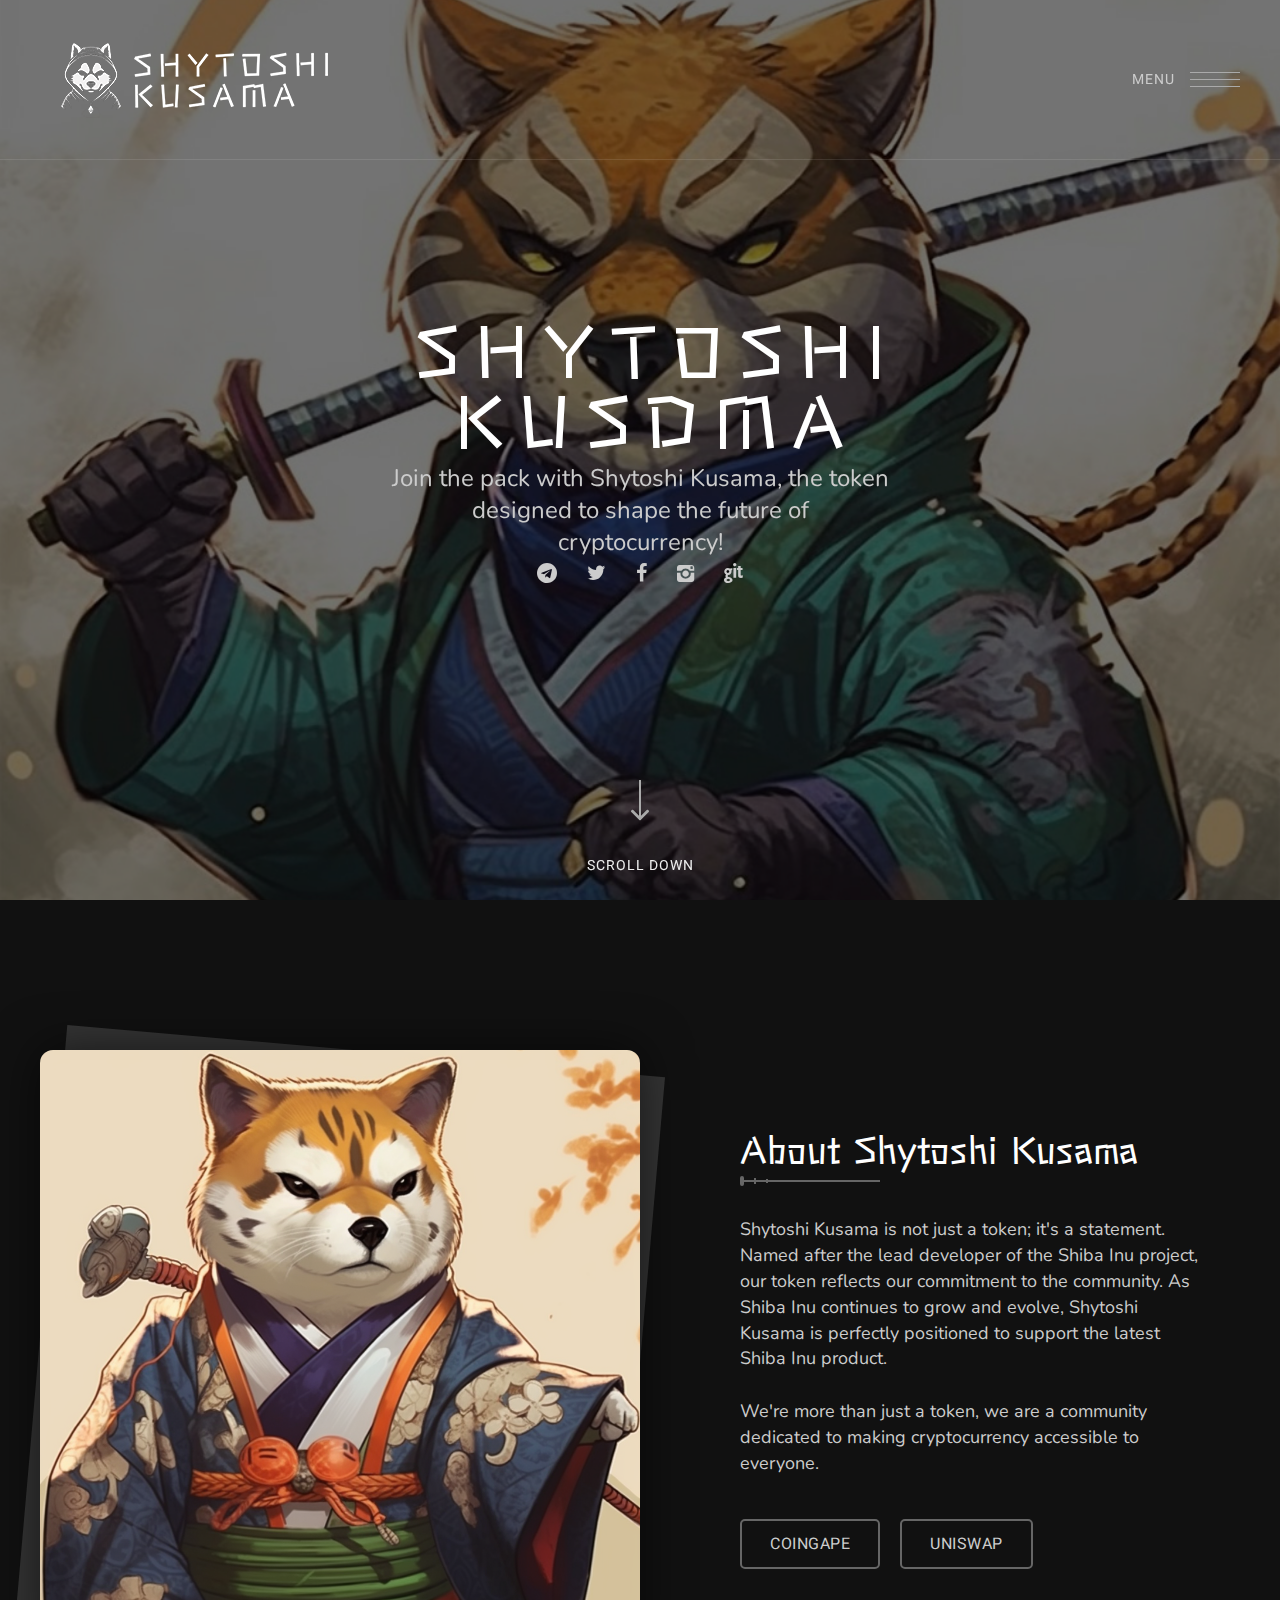
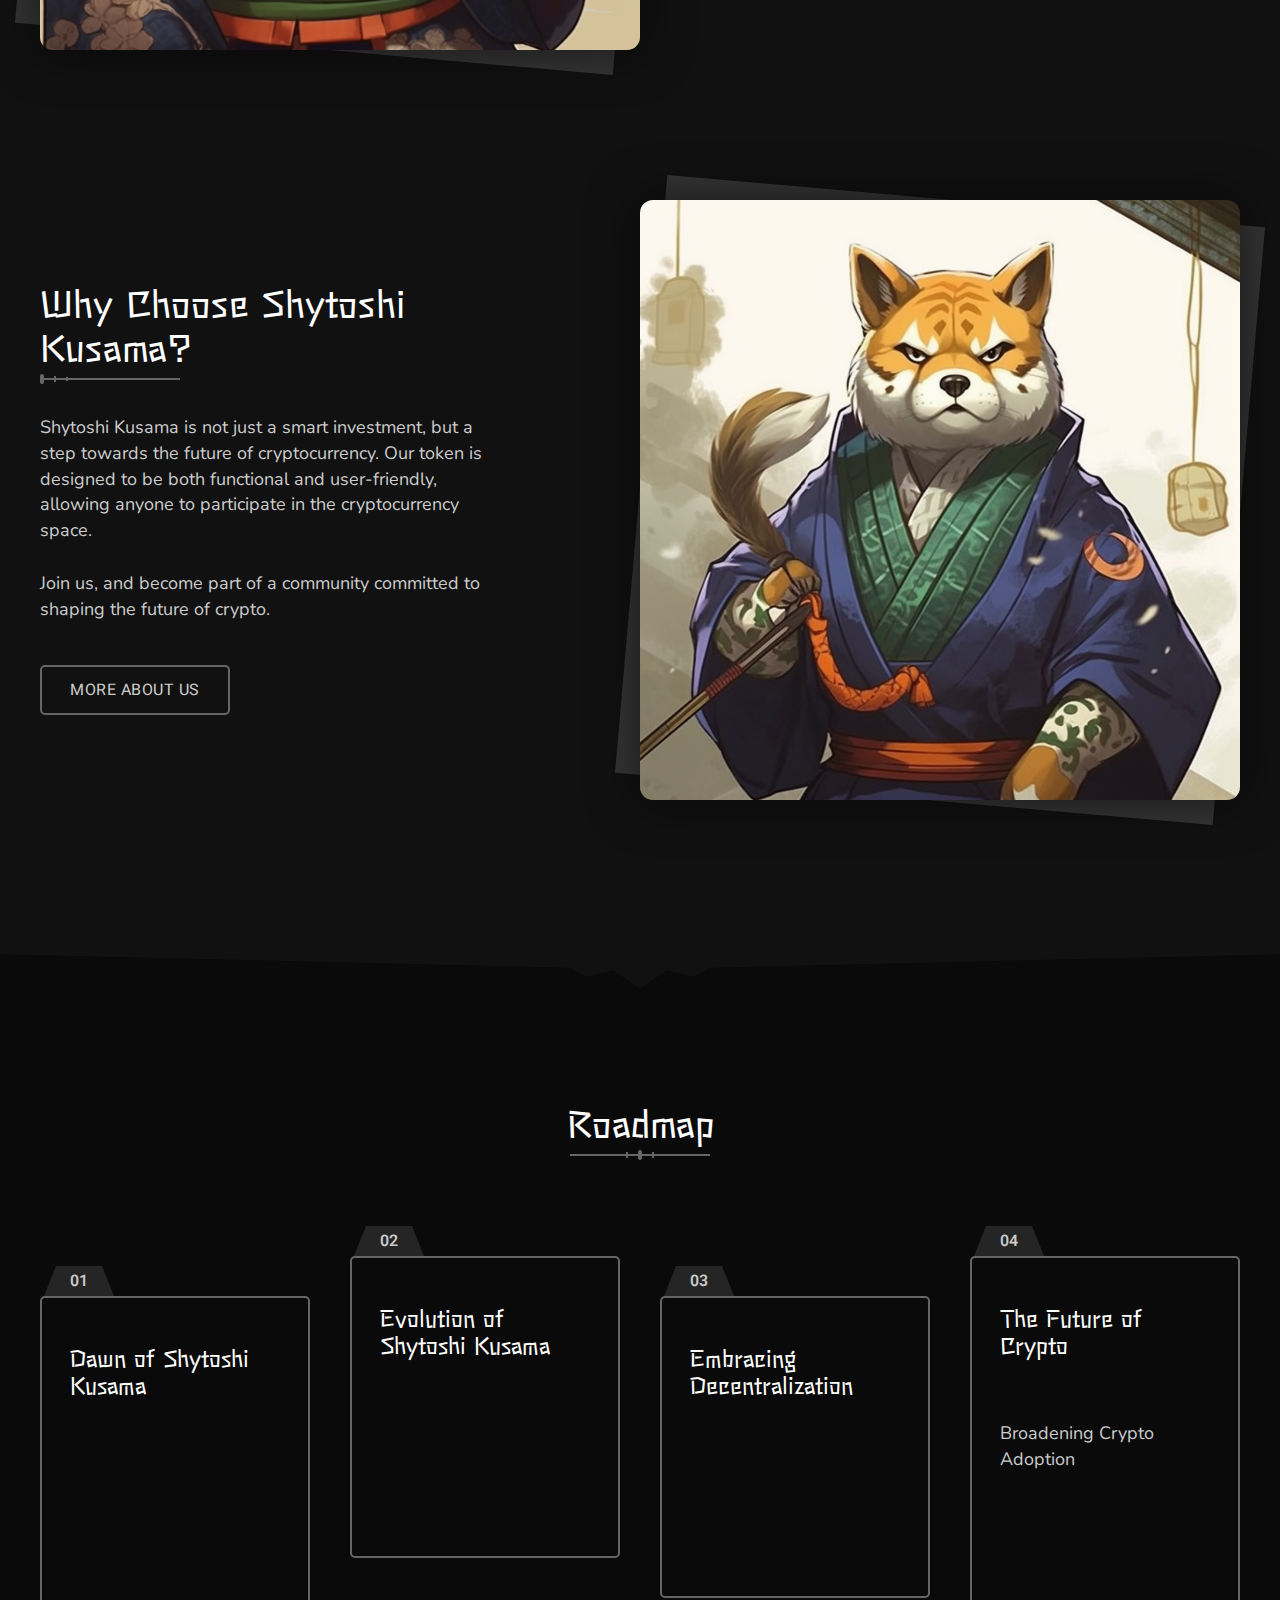
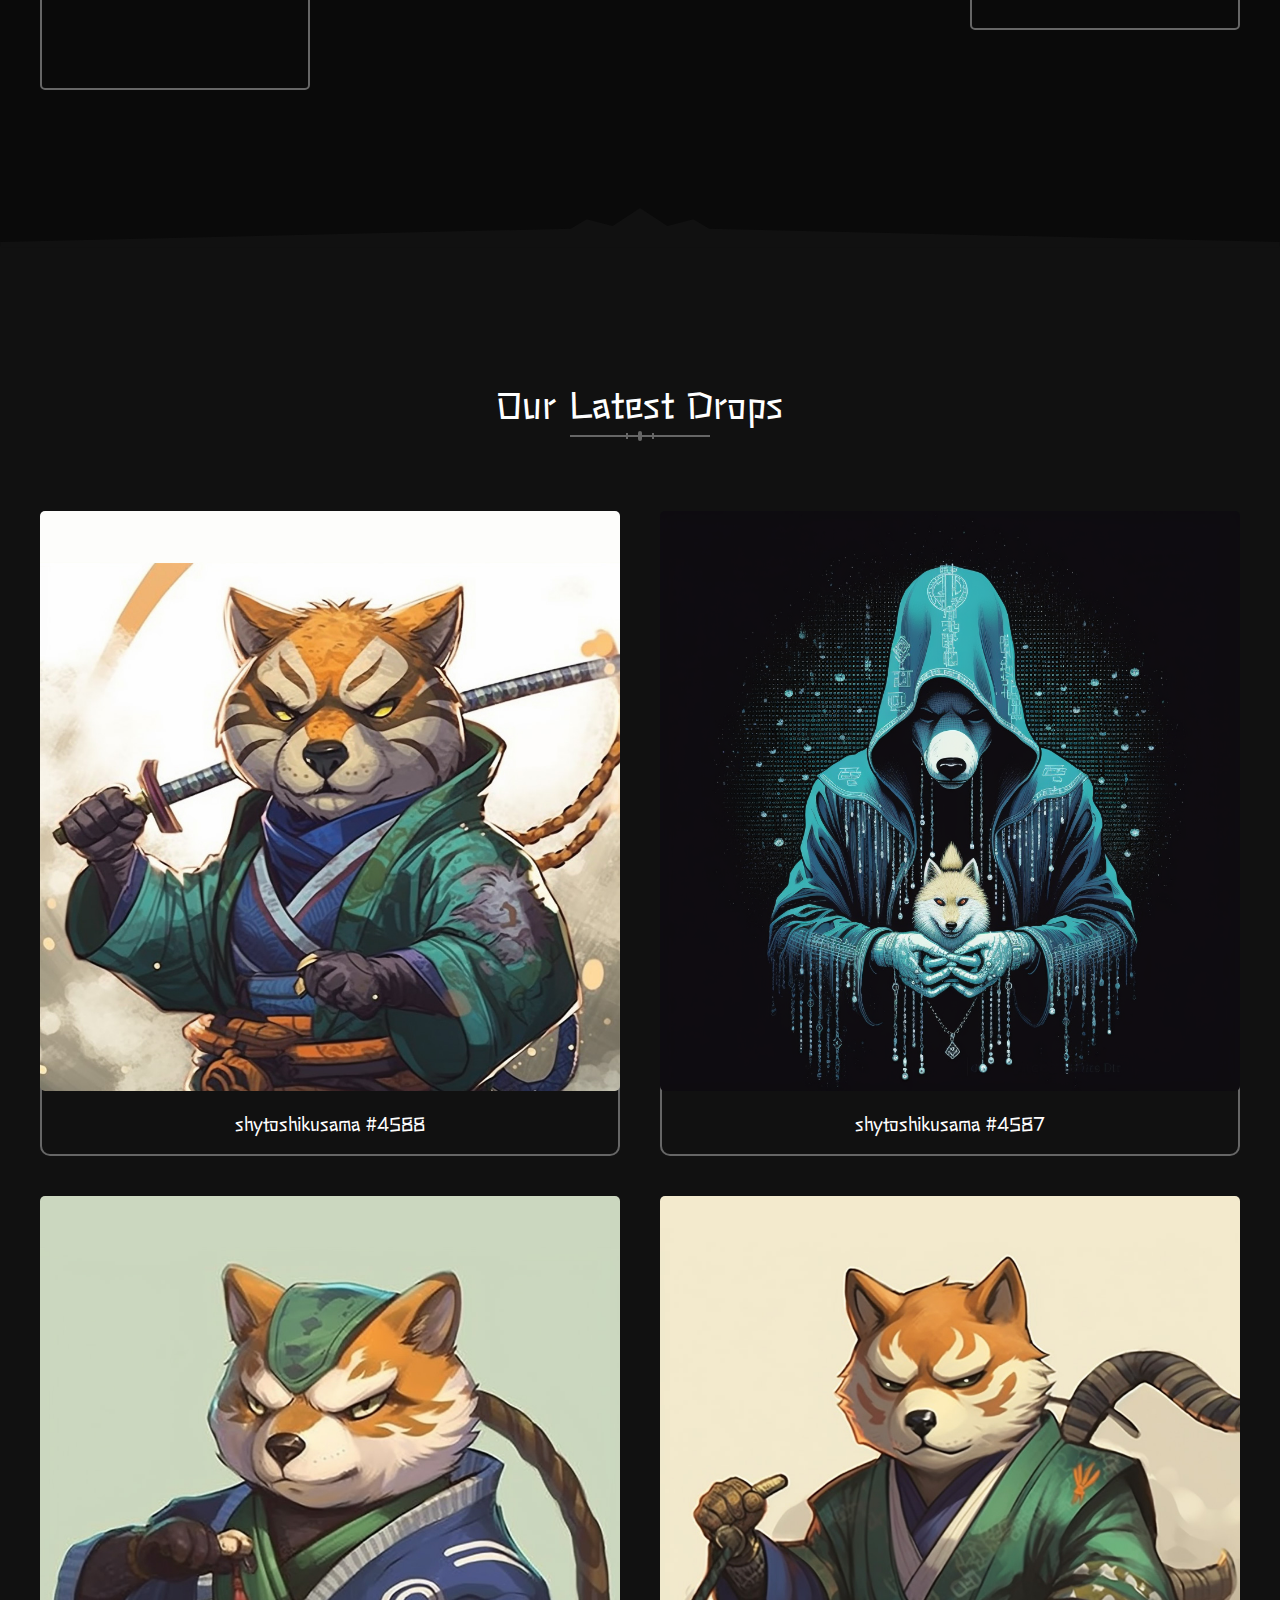
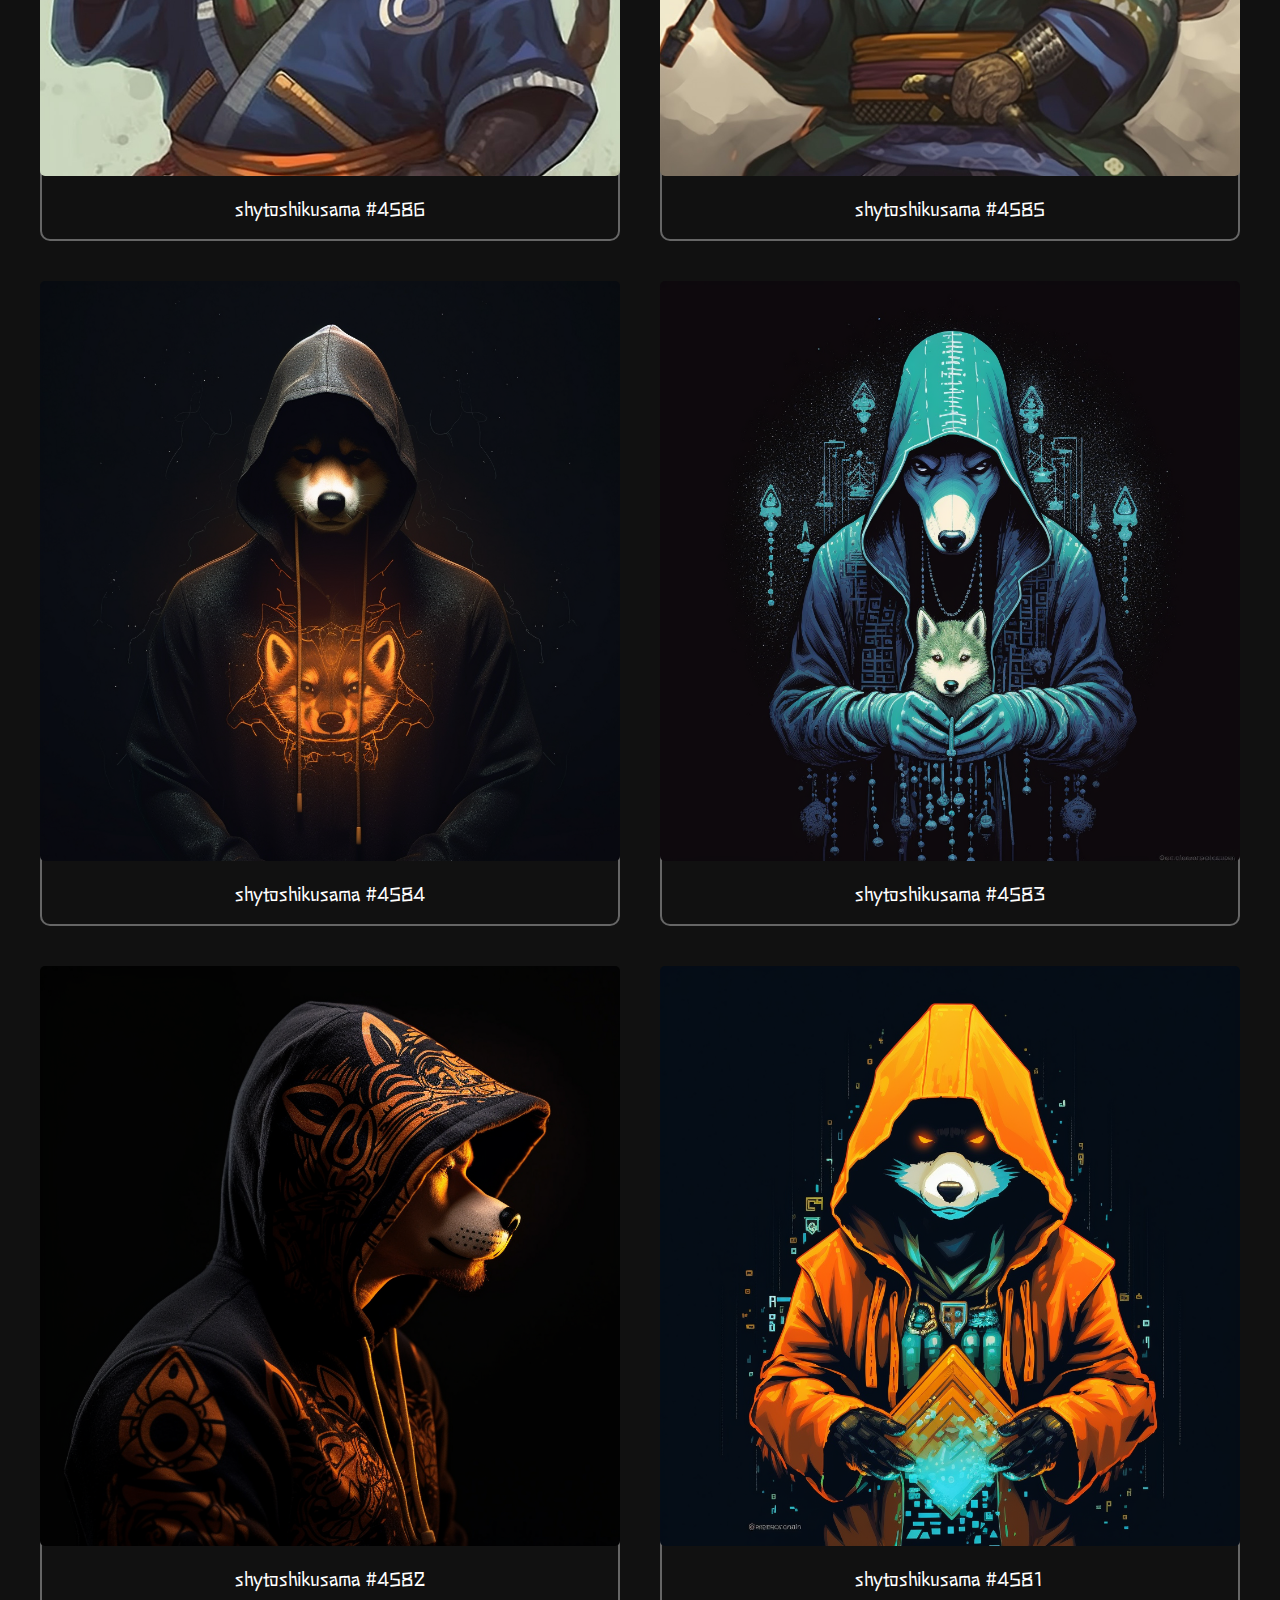
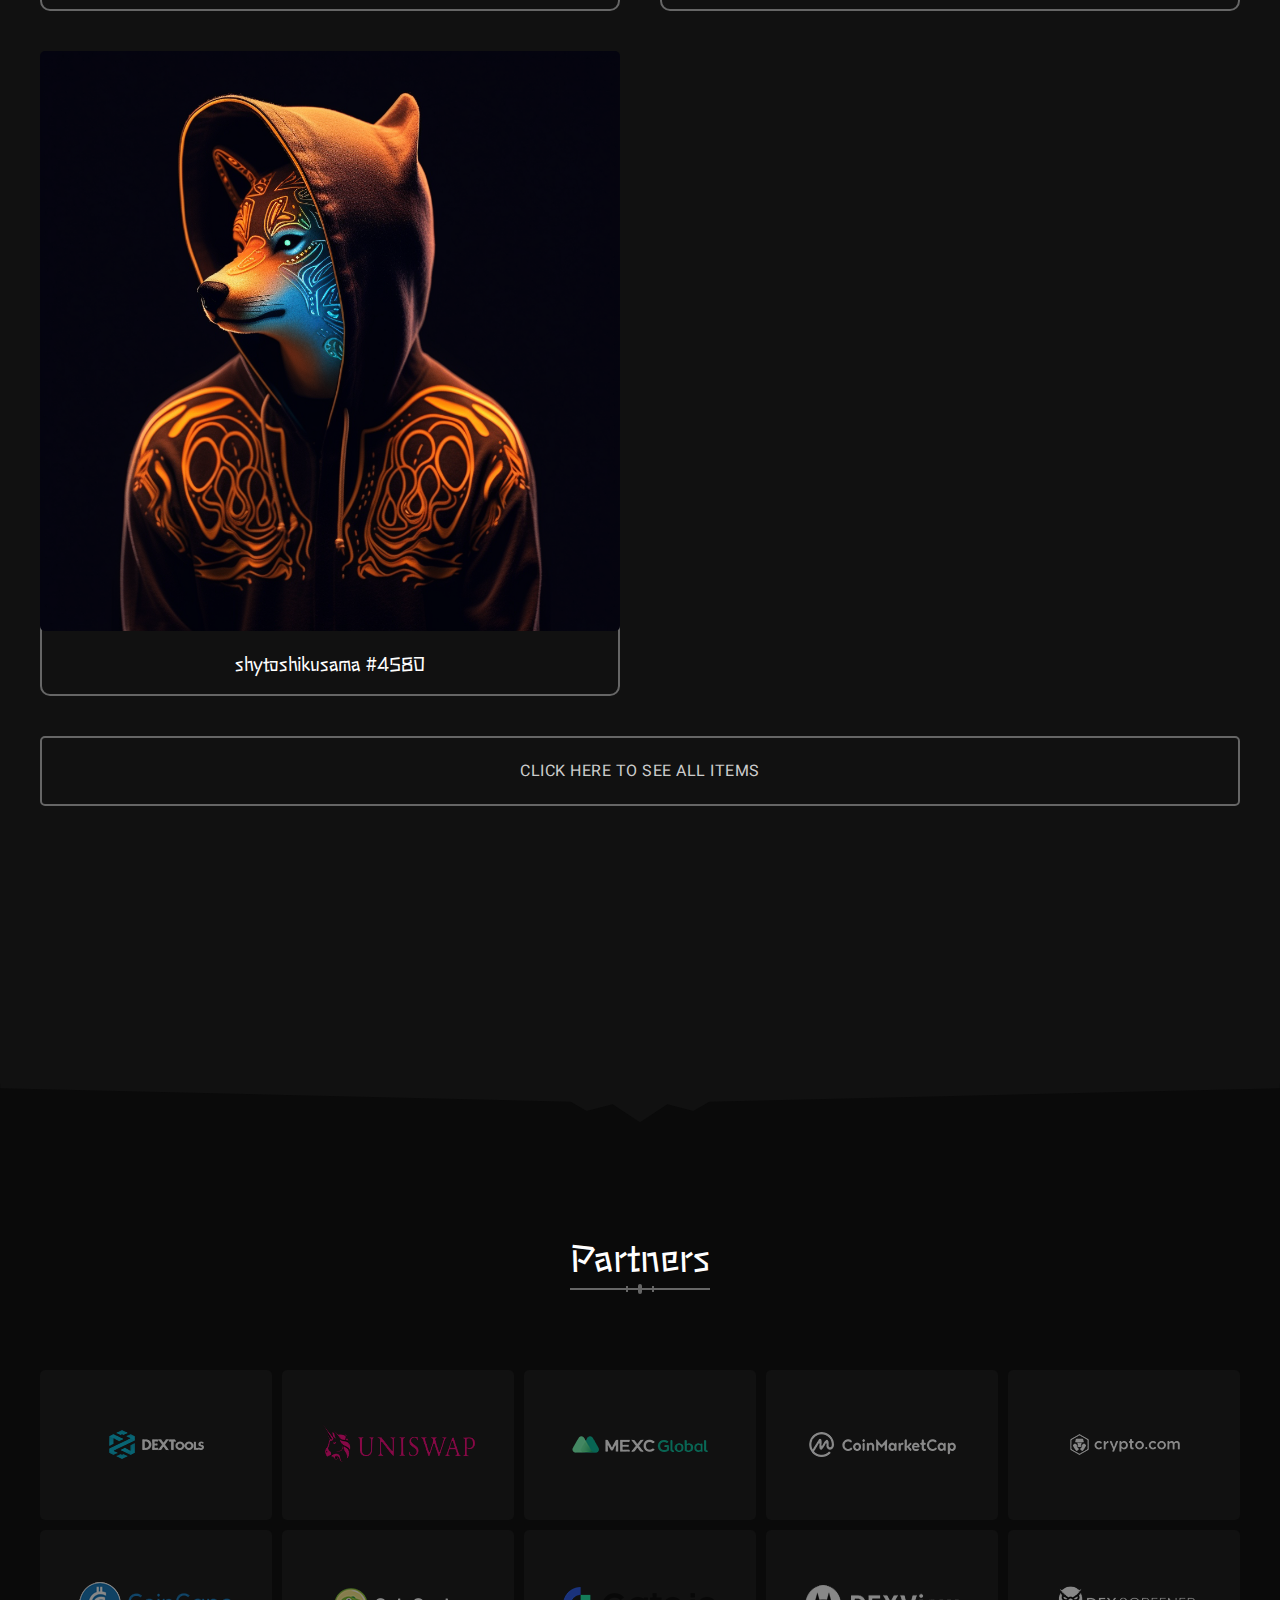
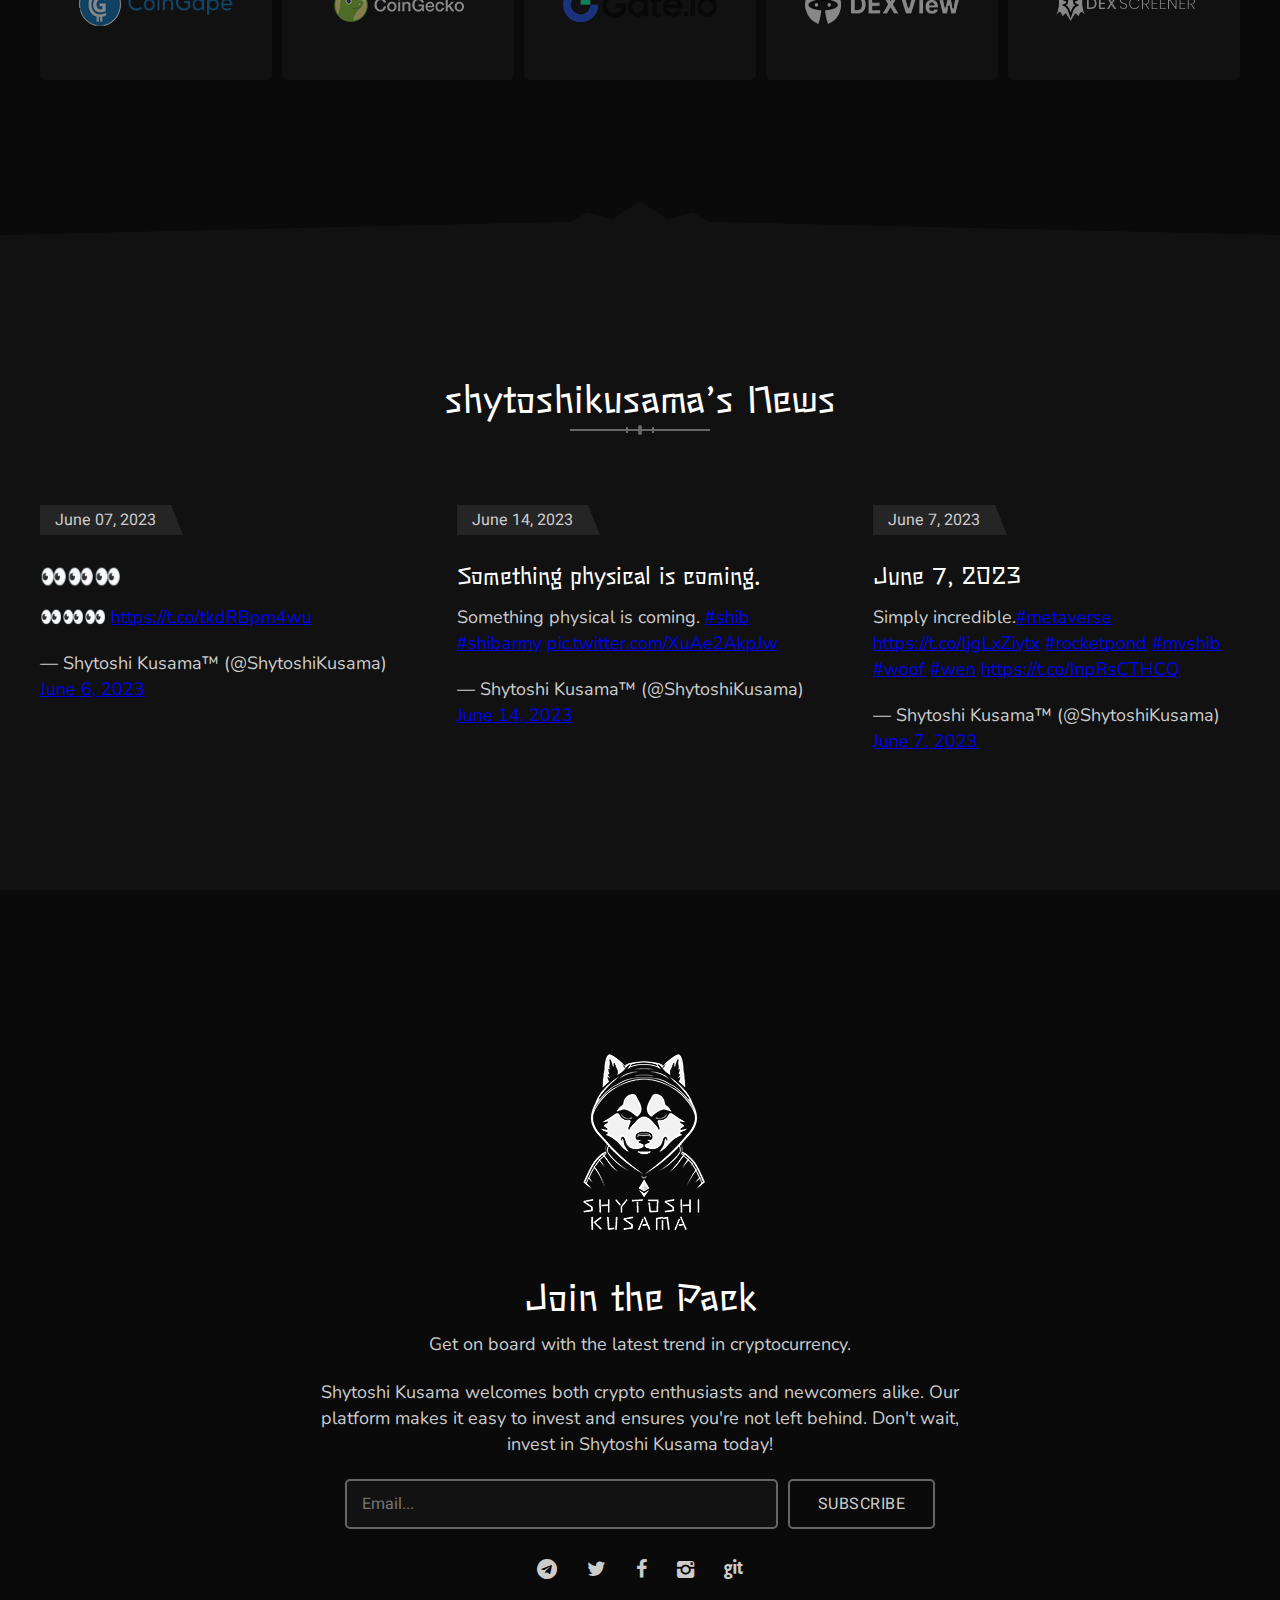
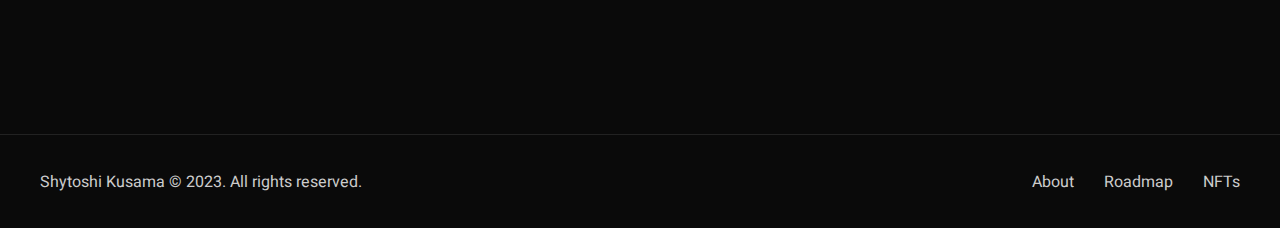
==== index.html @ 029bd9e8 "Add files via upload" ====
<!DOCTYPE html>
	<!--[if lt IE 7 ]><html class="ie ie6" lang="en"> <![endif]-->
	<!--[if IE 7 ]><html class="ie ie7" lang="en"> <![endif]-->
	<!--[if IE 8 ]><html class="ie ie8" lang="en"> <![endif]-->
	<!--[if (gte IE 9)|!(IE)]><!--><html lang="en"> <!--<![endif]-->
	<head>

	<meta http-equiv="Content-Type" content="text/html; charset=utf-8" />

	<meta name="description" content="shytoshikusama">
	<meta name="author" content="Kusama">

	<meta name="viewport" content="width=device-width, initial-scale=1, maximum-scale=1">

	<title>Shytoshi Kusama | Home</title>

	<!-- Google Fonts -->
	<link rel="preconnect" href="https://fonts.googleapis.com/">
	<link rel="preconnect" href="https://fonts.gstatic.com/" crossorigin>
	<link href="https://fonts.googleapis.com/css2?family=Heebo:wght@100;200;300;400;500;600;700;800;900&amp;family=Nunito:ital,wght@0,200;0,300;0,400;0,500;0,600;0,700;0,800;0,900;1,200;1,300;1,400;1,500;1,600;1,700;1,800;1,900&amp;display=swap" rel="stylesheet">
	<!-- !Google Fonts -->

	<!-- Styles -->
	<link rel="icon" href="LOGOC.png" type="image/x-icon">
	<link type="text/css" rel="stylesheet" href="css/plugins.css" />
	<link type="text/css" rel="stylesheet" href="css/stylef9b8.css?ver=4.0" />
	<!--[if lt IE 9]> <script type="text/javascript" src="js/modernizr.custom.js"></script> <![endif]-->
	<!-- !Styles -->

	</head>

	<body class="home-kenburns">


	<!-- Main -->
	<div class="shytoshikusama_fn_main" data-footer-sticky="">

		<!-- Right Navigation -->
		<div class="nav_overlay"></div>
		<div class="shytoshikusama_fn_nav">
			<div class="trigger is-active">
				<div class="trigger_in">
					<span class="text">Close</span>
					<span class="hamb">
						<span class="hamb_a"></span>
						<span class="hamb_b"></span>
						<span class="hamb_c"></span>
					</span>
				</div>
			</div>
			<div class="nav_content">
				<div class="nav_menu">
					<ul>
						<li class="menu-item menu-item-has-children">
							<a href="#">Home</a>
						</li>
						<li class="menu-item"><a href="#about">About</a></li>
						<li class="menu-item"><a href="#roadmap">Roadmap</a></li>
						<li class="menu-item"><a href="#nft">NFT</a></li>
						<li class="menu-item"><a href="whitepaper.pdf">Whitepaper</a></li>
						<li class="menu-item"><a href="#contact">Contact</a></li>
					</ul>
				</div>
				<div class="nav_buttons">
					<a href="https://coingape.com/shiba-inu-lead-developer-teases-new-product-is-enroute/?utm_source=cgtelegram" class="shytoshikusama_fn_button" target="_blank">
						<span class="text">CoinGape</span>
					</a>
					<a onclick="showToastUniswap()" class="shytoshikusama_fn_button only_text">
						<span class="text">Uniswap</span>
					</a>
				</div>
			</div>
			
			<!-- Nav Footer -->
			<div class="nav_footer">
				<div class="nf_left">
					<p>Shytoshi Kusama © 2023. All rights reserved.</p>
				</div>
				<div class="nf_right">
					<div class="shytoshikusama_fn_social_list">
						<ul>
							<li><a href="#"><i class="fn-icon-telegram"></i></a></li>
							<li><a href="#"><i class="fn-icon-twitter"></i></a></li>
							<li><a href="#"><i class="fn-icon-facebook"></i></a></li>
							<li><a href="#"><i class="fn-icon-instagram"></i></a></li>
							<li><a href="#"><i class="fn-icon-github"></i></a></li>
						</ul>
					</div>
				</div>
			</div>
			<!-- !Nav Footer -->
			
		</div>
		<!-- !Right Navigation -->

		<!-- Header -->
		<header class="shytoshikusama_fn_header">
			<div class="container">
				<div class="header_in">
				
					<div class="logo">
						<a href="index.html"><img src="img/TRANS.png" alt=""></a>
					</div>
					
					<div class="trigger">
						<div class="trigger_in">
							<span class="text">Menu</span>
							<span class="hamb">
								<span class="hamb_a"></span>
								<span class="hamb_b"></span>
								<span class="hamb_c"></span>
							</span>
						</div>
					</div>
					
				</div>
			</div>
		</header>
		<!-- !Header -->
		

		<!-- Content -->
		<div class="shytoshikusama_fn_content">

			<!-- Hero Header -->
			<div class="shytoshikusama_fn_hero">
				
				<!-- Overlay (of hero header) -->
				<div class="bg_overlay">
					
					<!-- Overlay Color -->
					<div class="bg_color"></div>
					<!-- !Overlay Color -->
					
					<!-- Overlay Slider -->
					<div class="overlay_slider vegas-slide">
						<input type="hidden" value="img/drops/1.jpg" />
						<input type="hidden" value="img/drops/2.jpg" />
						<input type="hidden" value="img/drops/3.jpg" />
						<input type="hidden" value="img/drops/4.jpg" />
						<input type="hidden" value="img/drops/5.jpg" />
					</div>
					<!-- !Overlay Slider -->
					
				</div>
				<!-- Overlay (of hero header) -->
				
				<div class="hero_content">
					<div class="container">
						<div class="content">
							<div id="magic"></div>
							<h2 class="fn_title" title="shytoshikusama">Shytoshi Kusdma</h2>
							<p class="fn_desc fn_animated_text">Join the pack with Shytoshi Kusama, the token designed to shape the future of cryptocurrency!</p>
						</div>
					</div>
					
				<div class="shytoshikusama_fn_social_list">
								<ul>
									<li><a href="#"><i class="fn-icon-telegram"></i></a></li>
									<li><a href="#"><i class="fn-icon-twitter"></i></a></li>
									<li><a href="#"><i class="fn-icon-facebook"></i></a></li>
									<li><a href="#"><i class="fn-icon-instagram"></i></a></li>
									<li><a href="#"><i class="fn-icon-github"></i></a></li>
								</ul>
							</div>
				</div>
				<a href="#about" class="shytoshikusama_fn_down magic-hover magic-hover__square">
					<span class="text">Scroll Down</span>
					<span class="icon"><img src="svg/right-arr.svg" alt="" class="fn__svg"></span>
				</a>

				
			</div>
			<!-- !Hero Header -->
			
			
			<!-- About Section -->
			<section id="about">
				<div class="container">
					
					<!-- About Item #1 -->
					<div class="shytoshikusama_fn_about_item">
						<div class="img_item">
							<img src="img/about/1.jpg" alt="">
						</div>
						<div class="content_item">
							
							<div class="shytoshikusama_fn_title" data-align="left">
								<h3 class="fn_title">About Shytoshi Kusama</h3>
								<div class="line"><span></span></div>
							</div>
							
							<div class="desc">
								<p>Shytoshi Kusama is not just a token; it's a statement. Named after the lead developer of the Shiba Inu project, our token reflects our commitment to the community. As Shiba Inu continues to grow and evolve, Shytoshi Kusama is perfectly positioned to support the latest Shiba Inu product. </p>
								<p>We're more than just a token, we are a community dedicated to making cryptocurrency accessible to everyone.</p>
							</div>
							
							<div class="buttons">
								<a href="https://coingape.com/shiba-inu-lead-developer-teases-new-product-is-enroute/?utm_source=cgtelegram" target="_blank" class="shytoshikusama_fn_button only_text">
									<span class="text">CoinGape</span>
								</a>
								<a onclick="showToastUniswap()"  class="shytoshikusama_fn_button only_text">
									<span class="text">Uniswap</span>
								</a>
							</div>
							<div id="toast" style="display: none; position: fixed; bottom: 10px; right: 10px; background-color: #4CAF50; color: white; padding: 16px;">
							    This is a toast message!
							</div>
						</div>
					</div>
					<!-- !About Item #1 -->
					
					<!-- About Item #2 -->
					<div class="shytoshikusama_fn_about_item reverse">
						<div class="img_item">
							<img src="img/about/2.jpg" alt="">
						</div>
						<div class="content_item">
							
							<div class="shytoshikusama_fn_title" data-align="left">
								<h3 class="fn_title">Why Choose Shytoshi Kusama?</h3>
								<div class="line"><span></span></div>
							</div>
							
							<div class="desc">
								<p> Shytoshi Kusama is not just a smart investment, but a step towards the future of cryptocurrency. Our token is designed to be both functional and user-friendly, allowing anyone to participate in the cryptocurrency space.</p>
								<p>Join us, and become part of a community committed to shaping the future of crypto.</p>
							</div>
							
							<div class="buttons">
								<a href="about.html" class="shytoshikusama_fn_button only_text">
									<span class="text">More About US</span>
								</a>
							</div>
							
						</div>
					</div>
					<!-- !About Item #2 -->
					
					
				</div>
			</section>
			<!-- !About Section -->
			
			<!-- Services Section -->
			<section id="services">
				
				<!-- Dividers -->
				<img src="svg/divider.svg" alt="" class="fn__svg fn__divider top_divider">
				<img src="svg/divider.svg" alt="" class="fn__svg fn__divider bottom_divider">
				<!-- !Dividers -->
				
				
				<div class="container">
					
					<!-- Main Title -->
					<div class="shytoshikusama_fn_title">
						<h3 class="fn_title">Roadmap</h3>
						<div class="line"><span></span></div>
					</div>
					<!-- !Main Title -->
					
					<!-- Services -->
					<div class="shytoshikusama_fn_services">
						<ul>
							<li>
								<div class="item">
									<div class="item_num"><span>01</span></div>
									<div class="item_content">
										<h3 class="fn_title">Dawn of Shytoshi Kusama</h3>
										<p class="fn_desc fn_animated_text">* Conceptualization</p>
										<p class="fn_desc fn_animated_text">* Token Launch</p>
										<p class="fn_desc fn_animated_text">* DeFi Integration</p>
										<p class="fn_desc fn_animated_text">* Community Building</p>
										<p class="fn_desc fn_animated_text">* Audits and Security</p>
									</div>
								</div>
							</li>
							<li>
								<div class="item">
									<div class="item_num"><span>02</span></div>
									<div class="item_content">
										<h3 class="fn_title"> Evolution of Shytoshi Kusama</h3>
										<p class="fn_desc fn_animated_text">* Expansion to Decentralized Exchanges</p>
										<p class="fn_desc fn_animated_text">* Staking & Yield Farming</p>
										<p class="fn_desc fn_animated_text">* Token Distribution</p>
									</div>
								</div>
							</li>
							<li>
								<div class="item">
									<div class="item_num"><span>03</span></div>
									<div class="item_content">
										<h3 class="fn_title">Embracing Decentralization</h3>
										<p class="fn_desc fn_animated_text">
										DeFi Platform Integration</p>
										<p class="fn_desc fn_animated_text">
											Community Support</p>
										<p class="fn_desc fn_animated_text">
											Continued Security Measures</p>
									</div>
								</div>
							</li>
							<li>
								<div class="item">
									<div class="item_num"><span>04</span></div>
									<div class="item_content">
										<h3 class="fn_title">The Future of Crypto</h3>
										<p class="fn_desc fn_animated_text">Governance System Rollout</p>
											Broadening Crypto Adoption</p>
										<p class="fn_desc fn_animated_text">
											Constant Evolution</p>
										<p class="fn_desc fn_animated_text">
											Celebrating Community Growth</p>
									</div>
								</div>
							</li>
						</ul>
					</div>
					<!-- !Services -->
					
				</div>
			</section>
			<!-- !Services Section -->
			
			
			<!-- Drops Section -->
			<section id="drop">
				<div class="container">
					
					<!-- Main Title -->
					<div class="shytoshikusama_fn_title">
						<h3 class="fn_title">Our Latest Drops</h3>
						<div class="line"><span></span></div>
					</div>
					<!-- !Main Title -->
					
					
					<!-- Drops List -->
					<div class="shytoshikusama_fn_drops">
						<ul>
							<li>
								<div class="item" data-included="on">
									<div class="img_holder">
										<img src="img/drops/1.jpg" alt="">
										<a href="#" class="full_link"></a>
									</div>
									<div class="title_holder">
										<h3 class="fn_title"><a href="#">shytoshikusama #4588</a></h3>
									</div>

									<!-- Modal Information -->
									<div class="hidden_info">
										<div class="img_item"><img src="img/drops/1.jpg"></div>
										<div class="content_item">
											<div class="shytoshikusama_fn_title" data-align="left">
												<h3 class="fn_title">shytoshikusama #4588</h3>
												<div class="line"><span></span></div>
											</div>

											<div class="desc">
												<p>Coming Soon!<a href="">Read More</a></p>
											</div>

											<div class="buttons">
												<a href="#" target="_blank" class="shytoshikusama_fn_button">
													<span class="icon"><img src="svg/opensea.svg" alt="" class="fn__svg"></span>
													<span class="text">View on OpenSea</span>
												</a>
											</div>
										</div>
									</div>
									<!-- !Modal Information -->

								</div>
							</li>
							<li>
								<div class="item" data-included="on">
									<div class="img_holder">
										<img src="img/drops/2.jpg" alt="">
										<a href="#" class="full_link"></a>
									</div>
									<div class="title_holder">
										<h3 class="fn_title"><a href="#">shytoshikusama #4587</a></h3>
									</div>

									<!-- Modal Information -->
									<div class="hidden_info">
										<div class="img_item"><img src="img/drops/2.jpg"></div>
										<div class="content_item">
											<div class="shytoshikusama_fn_title" data-align="left">
												<h3 class="fn_title">shytoshikusama #4587</h3>
												<div class="line"><span></span></div>
											</div>

											<div class="desc">
												<p>Coming Soon!<a href="nft-single-2.html">Read More</a></p>
											</div>

											<div class="buttons">
												<a href="#" target="_blank" class="shytoshikusama_fn_button">
													<span class="icon"><img src="svg/opensea.svg" alt="" class="fn__svg"></span>
													<span class="text">View on OpenSea</span>
												</a>
											</div>
										</div>
									</div>
									<!-- !Modal Information -->

								</div>
							</li>
							<li>
								<div class="item" data-included="on">
									<div class="img_holder">
										<img src="img/drops/3.jpg" alt="">
										<a href="#" class="full_link"></a>
									</div>
									<div class="title_holder">
										<h3 class="fn_title"><a href="#">shytoshikusama #4586</a></h3>
									</div>

									<!-- Modal Information -->
									<div class="hidden_info">
										<div class="img_item"><img src="img/drops/3.jpg"></div>
										<div class="content_item">
											<div class="shytoshikusama_fn_title" data-align="left">
												<h3 class="fn_title">shytoshikusama #4586</h3>
												<div class="line"><span></span></div>
											</div>

											<div class="desc">
												<p>Coming Soon!<a href="">Read More</a></p>
											</div>

											<div class="buttons">
												<a href="#" target="_blank" class="shytoshikusama_fn_button">
													<span class="icon"><img src="svg/discord.svg" alt="" class="fn__svg"></span>
													<span class="text">View on Discord</span>
												</a>
											</div>
										</div>
									</div>
									<!-- !Modal Information -->

								</div>
							</li>
							<li>
								<div class="item" data-included="on">
									<div class="img_holder">
										<img src="img/drops/4.jpg" alt="">
										<a href="#" class="full_link"></a>
									</div>
									<div class="title_holder">
										<h3 class="fn_title"><a href="#">shytoshikusama #4585</a></h3>
									</div>

									<!-- Modal Information -->
									<div class="hidden_info">
										<div class="img_item"><img src="img/drops/4.jpg"></div>
										<div class="content_item">
											<div class="shytoshikusama_fn_title" data-align="left">
												<h3 class="fn_title">shytoshikusama #4585</h3>
												<div class="line"><span></span></div>
											</div>

											<div class="desc">
												<p>Coming Soon!<a href="">Read More</a></p>
											</div>

											<div class="buttons">
												<a href="#" target="_blank" class="shytoshikusama_fn_button">
													<span class="icon"><img src="svg/discord.svg" alt="" class="fn__svg"></span>
													<span class="text">View on Discord</span>
												</a>
											</div>
										</div>
									</div>
									<!-- !Modal Information -->

								</div>
							</li>
							<li>
								<div class="item" data-included="on">
									<div class="img_holder">
										<img src="img/drops/5.jpg" alt="">
										<a href="#" class="full_link"></a>
									</div>
									<div class="title_holder">
										<h3 class="fn_title"><a href="#">shytoshikusama #4584</a></h3>
									</div>

									<!-- Modal Information -->
									<div class="hidden_info">
										<div class="img_item"><img src="img/drops/5.jpg"></div>
										<div class="content_item">
											<div class="shytoshikusama_fn_title" data-align="left">
												<h3 class="fn_title">shytoshikusama #4584</h3>
												<div class="line"><span></span></div>
											</div>

											<div class="desc">
												<p>Coming Soon!<a href="">Read More</a></p>
											</div>

											<div class="buttons">
												<a href="#" target="_blank" class="shytoshikusama_fn_button">
													<span class="icon"><img src="svg/discord.svg" alt="" class="fn__svg"></span>
													<span class="text">View on Discord</span>
												</a>
											</div>
										</div>
									</div>
									<!-- !Modal Information -->

								</div>
							</li>
							<li>
								<div class="item" data-included="on">
									<div class="img_holder">
										<img src="img/drops/6.jpg" alt="">
										<a href="#" class="full_link"></a>
									</div>
									<div class="title_holder">
										<h3 class="fn_title"><a href="#">shytoshikusama #4583</a></h3>
									</div>

									<!-- Modal Information -->
									<div class="hidden_info">
										<div class="img_item"><img src="img/drops/6.jpg"></div>
										<div class="content_item">
											<div class="shytoshikusama_fn_title" data-align="left">
												<h3 class="fn_title">shytoshikusama #4583</h3>
												<div class="line"><span></span></div>
											</div>

											<div class="desc">
												<p>Coming Soon!<a href="">Read More</a></p>
											</div>

											<div class="buttons">
												<a href="#" target="_blank" class="shytoshikusama_fn_button">
													<span class="icon"><img src="svg/opensea.svg" alt="" class="fn__svg"></span>
													<span class="text">View on OpenSea</span>
												</a>
											</div>
										</div>
									</div>
									<!-- !Modal Information -->

								</div>
							</li>
							<li>
								<div class="item" data-included="on">
									<div class="img_holder">
										<img src="img/drops/8.jpg" alt="">
										<a href="#" class="full_link"></a>
									</div>
									<div class="title_holder">
										<h3 class="fn_title"><a href="#">shytoshikusama #4582</a></h3>
									</div>

									<!-- Modal Information -->
									<div class="hidden_info">
										<div class="img_item"><img src="img/drops/8.jpg"></div>
										<div class="content_item">
											<div class="shytoshikusama_fn_title" data-align="left">
												<h3 class="fn_title">shytoshikusama #4582</h3>
												<div class="line"><span></span></div>
											</div>

											<div class="desc">
												<p>Coming Soon!<a href="">Read More</a></p>
											</div>

											<div class="buttons">
												<a href="#" target="_blank" class="shytoshikusama_fn_button">
													<span class="icon"><img src="svg/discord.svg" alt="" class="fn__svg"></span>
													<span class="text">View on Discord</span>
												</a>
											</div>
										</div>
									</div>
									<!-- !Modal Information -->

								</div>
							</li>
							<li>
								<div class="item" data-included="on">
									<div class="img_holder">
										<img src="img/drops/9.jpg" alt="">
										<a href="#" class="full_link"></a>
									</div>
									<div class="title_holder">
										<h3 class="fn_title"><a href="#">shytoshikusama #4581</a></h3>
									</div>

									<!-- Modal Information -->
									<div class="hidden_info">
										<div class="img_item"><img src="img/drops/9.jpg"></div>
										<div class="content_item">
											<div class="shytoshikusama_fn_title" data-align="left">
												<h3 class="fn_title">shytoshikusama #4581</h3>
												<div class="line"><span></span></div>
											</div>

											<div class="desc">
												<p>Coming Soon!<a href="">Read More</a></p>
											</div>

											<div class="buttons">
												<a href="#" target="_blank" class="shytoshikusama_fn_button">
													<span class="icon"><img src="svg/discord.svg" alt="" class="fn__svg"></span>
													<span class="text">View on Discord</span>
												</a>
											</div>
										</div>
									</div>
									<!-- !Modal Information -->

								</div>
							</li>
							<li>
								<div class="item" data-included="on">
									<div class="img_holder">
										<img src="img/drops/10.jpg" alt="">
										<a href="#" class="full_link"></a>
									</div>
									<div class="title_holder">
										<h3 class="fn_title"><a href="#">shytoshikusama #4580</a></h3>
									</div>

									<!-- Modal Information -->
									<div class="hidden_info">
										<div class="img_item"><img src="img/drops/10.jpg"></div>
										<div class="content_item">
											<div class="shytoshikusama_fn_title" data-align="left">
												<h3 class="fn_title">shytoshikusama #4580</h3>
												<div class="line"><span></span></div>
											</div>

											<div class="desc">
												<p>Coming Soon!<a href="">Read More</a></p>
											</div>

											<div class="buttons">
												<a href="#" target="_blank" class="shytoshikusama_fn_button">
													<span class="icon"><img src="svg/opensea.svg" alt="" class="fn__svg"></span>
													<span class="text">View on OpenSea</span>
												</a>
											</div>
										</div>
									</div>
									<!-- !Modal Information -->

								</div>
							</li>
						</ul>
						
						<!-- Clearfix -->
						<div class="clearfix"></div>
						
						<!-- Main Button -->
						<a href="collection.html" class="shytoshikusama_fn_button only_text full">
							<span class="text">Click here to See all ITEMS</span>
						</a>
						<!-- !Main Button -->
						
					</div>
					<!-- !Drops List -->
					
				</div>
			</section>
			<!-- !Drops Section -->
			
			
			<!-- Investor Section -->
			<section id="investor">
				
				<!-- Dividers -->
				<img src="svg/divider.svg" alt="" class="fn__svg fn__divider top_divider">
				<img src="svg/divider.svg" alt="" class="fn__svg fn__divider bottom_divider">
				<!-- !Dividers -->
			
				<div class="container">
					
					<!-- Main Title -->
					<div class="shytoshikusama_fn_title">
						<h3 class="fn_title">Partners</h3>
						<div class="line"><span></span></div>
					</div>
					<!-- !Main Title -->
					
					<!-- Investor List Shortcode -->
					<div class="shytoshikusama_fn_investor">
						<ul>
							<li>
								<div class="item">
									<img src="img/partners/1.png" alt="">
									<a href="#" class="full_link"></a>
								</div>
							</li>
							<li>
								<div class="item">
									<img src="img/partners/2.png" alt="">
									<a href="#" class="full_link"></a>
								</div>
							</li>
							<li>
								<div class="item">
									<img src="img/partners/3.png" alt="">
									<a href="#" class="full_link"></a>
								</div>
							</li>
							<li>
								<div class="item">
									<img src="img/partners/4.png" alt="">
									<a href="#" class="full_link"></a>
								</div>
							</li>
							<li>
								<div class="item">
									<img src="img/partners/5.png" alt="">
									<a href="#" class="full_link"></a>
								</div>
							</li>
							<li>
								<div class="item">
									<img src="img/partners/6.png" alt="">
									<a href="#" class="full_link"></a>
								</div>
							</li>
							<li>
								<div class="item">
									<img src="img/partners/7.png" alt="">
									<a href="#" class="full_link"></a>
								</div>
							</li>
							<li>
								<div class="item">
									<img src="img/partners/8.png" alt="">
									<a href="#" class="full_link"></a>
								</div>
							</li>
							<li>
								<div class="item">
									<img src="img/partners/9.png" alt="">
									<a href="#" class="full_link"></a>
								</div>
							</li>
							<li>
								<div class="item">
									<img src="img/partners/10.png" alt="">
									<a href="#" class="full_link"></a>
								</div>
							</li>
						</ul>
					</div>
					<!-- !Investor List Shortcode -->
					
				</div>
			</section>
			<!-- !Investor Section -->
			
			
			
			<!-- Blog Section -->
			<section id="blog">
				<div class="container">
					
					<!-- Main Title -->
					<div class="shytoshikusama_fn_title">
						<h3 class="fn_title">shytoshikusama’s News</h3>
						<div class="line"><span></span></div>
					</div>
					<!-- !Main Title -->
					
					
					<!-- Moving Blog List Shortcode -->
					<div class="shytoshikusama_fn_moving_blog">
						<ul>
							<li>
								<div class="item">
									<p class="fn_date">
										<span>June 07, 2023</span>
									</p>
									<h3 class="fn_title">
										<a href="blog-single.html">👀👀👀 </a>
									</h3>
									<blockquote class="twitter-tweet"><p lang="art" dir="ltr">👀👀👀 <a href="https://t.co/tkdRBpm4wu">https://t.co/tkdRBpm4wu</a></p>&mdash; Shytoshi Kusama™ (@ShytoshiKusama) <a href="https://twitter.com/ShytoshiKusama/status/1666191459249270785?ref_src=twsrc%5Etfw">June 6, 2023</a></blockquote> <script async src="https://platform.twitter.com/widgets.js" charset="utf-8"></script>
								</div>
							</li>
							<li>
								<div class="item">
									<p class="fn_date">
										<span>June 14, 2023</span>
									</p>
									<h3 class="fn_title">
										<a href="blog-single.html">Something physical is coming.</a>
									</h3>
									<blockquote class="twitter-tweet"><p lang="en" dir="ltr">Something physical is coming. <a href="https://twitter.com/hashtag/shib?src=hash&amp;ref_src=twsrc%5Etfw">#shib</a> <a href="https://twitter.com/hashtag/shibarmy?src=hash&amp;ref_src=twsrc%5Etfw">#shibarmy</a> <a href="https://t.co/XuAe2AkpJw">pic.twitter.com/XuAe2AkpJw</a></p>&mdash; Shytoshi Kusama™ (@ShytoshiKusama) <a href="https://twitter.com/ShytoshiKusama/status/1669033030151995393?ref_src=twsrc%5Etfw">June 14, 2023</a></blockquote> <script async src="https://platform.twitter.com/widgets.js" charset="utf-8"></script>
								</div>
							</li>
							<li>
								<div class="item">
									<p class="fn_date">
										<span>June 7, 2023</span>
									</p>
									<h3 class="fn_title">
										<a href="blog-single.html">June 7, 2023</a>
									</h3>
									<blockquote class="twitter-tweet"><p lang="en" dir="ltr">Simply incredible.<a href="https://twitter.com/hashtag/metaverse?src=hash&amp;ref_src=twsrc%5Etfw">#metaverse</a> <a href="https://t.co/ljgLxZiytx">https://t.co/ljgLxZiytx</a> <a href="https://twitter.com/hashtag/rocketpond?src=hash&amp;ref_src=twsrc%5Etfw">#rocketpond</a> <a href="https://twitter.com/hashtag/mvshib?src=hash&amp;ref_src=twsrc%5Etfw">#mvshib</a> <a href="https://twitter.com/hashtag/woof?src=hash&amp;ref_src=twsrc%5Etfw">#woof</a> <a href="https://twitter.com/hashtag/wen?src=hash&amp;ref_src=twsrc%5Etfw">#wen</a> <a href="https://t.co/InpRsCTHCQ">https://t.co/InpRsCTHCQ</a></p>&mdash; Shytoshi Kusama™ (@ShytoshiKusama) <a href="https://twitter.com/ShytoshiKusama/status/1666580322816004096?ref_src=twsrc%5Etfw">June 7, 2023</a></blockquote> <script async src="https://platform.twitter.com/widgets.js" charset="utf-8"></script>
								</div>
							</li>
						</ul>
					</div>
					<!-- !Moving Blog List Shortcode -->
					
					
				</div>
			</section>
			<!-- !Blog Section -->
		
		</div>
		<!-- Content -->
		
		<!-- Footer -->
		<footer id="footer">
			<div class="shytoshikusama_fn_footer">
			
				<!-- Footer Top -->
				<div class="footer_top">
					<div class="container">
						<div class="ft_in">
						
							<div class="desc">
								<div class="img">
									<img src="img/footer-logo.png" alt="">
								</div>
								<h3 class="fn_title">Join the Pack</h3>
								<p class="fn_desc">Get on board with the latest trend in cryptocurrency.</p>
								 <p class="fn_desc">Shytoshi Kusama welcomes both crypto enthusiasts and newcomers alike. 
								Our platform makes it easy to invest and ensures you're not left behind. 
							Don't wait, invest in Shytoshi Kusama today!</p>
							</div>
							
							<div class="subscribe_form">
								<div class="subscribe_in">
									<input type="text" placeholder="Email...">
									<a href="#" class="shytoshikusama_fn_button only_text">
										<span class="text">Subscribe</span>
									</a>
								</div>
								<div class="returnmessage" data-success="Your message has been received, We will contact you soon." data-message="You have subscribed to our updates. Thank you" data-invalid-email="Please enter valid email!"></div>
								<div class="empty_notice"><span>Please enter your Email</span></div>
							</div>
							
							<div class="shytoshikusama_fn_social_list">
								<ul>
									<li><a href="#"><i class="fn-icon-telegram"></i></a></li>
									<li><a href="#"><i class="fn-icon-twitter"></i></a></li>
									<li><a href="#"><i class="fn-icon-facebook"></i></a></li>
									<li><a href="#"><i class="fn-icon-instagram"></i></a></li>
									<li><a href="#"><i class="fn-icon-github"></i></a></li>
								</ul>
							</div>
							
						</div>
					</div>
				</div>
				<!-- !Footer Top -->
				
				<!-- Footer Bottom -->
				<div class="footer_bottom">
					<div class="container">
						<div class="fb_in">
							
							<div class="fb_left">
								<p>Shytoshi Kusama © 2023. All rights reserved.</p>
							</div>
							
							<div class="fb_right">
								<ul>
									<li><a href="#about">About</a></li>
									<li><a href="#roadmap">Roadmap</a></li>
									<li><a href="#nft">NFTs</a></li>
								</ul>
							</div>
							
						</div>
					</div>
				</div>
				<!-- !Footer Bottom -->
				
			</div>
		</footer>
		<!-- !Footer -->
		
		<!-- Totop -->
		<a href="#" class="shytoshikusama_fn_totop">
			<span class="arrow"><img src="svg/right-arr.svg" alt="" class="fn__svg"></span>
			<span class="circle"><img src="svg/circle.svg" alt="" class="fn__svg"></span>
		</a>
		<!-- !Totop -->
		 
		
	</div>
	<!-- !Main -->

	<!-- Scripts -->
	<script type="text/javascript" src="js/jquery.js"></script>
	<script type="text/javascript" src="js/plugins.js"></script>
	<!--[if lt IE 10]> <script type="text/javascript" src="js/ie8.js"></script> <![endif]-->
	<script type="text/javascript" src="js/initf9b8.js?ver=4.0">
	</script>
	<!-- !Scripts -->

<script>
function showToastCoinGape() {
    var toast = document.getElementById("toast");
    toast.innerHTML = "You clicked on CoinGape!";
    toast.style.display = "block";
    setTimeout(function() {
        toast.style.display = "none";
    }, 3000); 
}

function showToastUniswap() {
    var toast = document.getElementById("toast");
    toast.innerHTML = "Not yet deployed!";
    toast.style.display = "block";
    setTimeout(function() {
        toast.style.display = "none";
    }, 3000); 
}
</script>
	</body>
	</html>
---- css/stylef9b8.css ----
@charset "utf-8";
.bg_overlay,
.bg_overlay .bg_color,
.bg_overlay .bg_image,
.shytoshikusama_fn_single .single_bg,
a.full_link {
  z-index: 1;
  top: 0;
  left: 0;
  position: absolute;
  right: 0;
  bottom: 0;
}
.shytoshikusama_fn_down,
.trigger_in {
  font-size: 14px;
  letter-spacing: 1px;
  text-transform: uppercase;
}
#about,
#drop,
.shytoshikusama_fn_header.fixer {
  background-color: #111;
}
.bg_overlay,
.bg_overlay .bg_color,
.bg_overlay .bg_image,
.shytoshikusama_fn_hero .overlay_slider .swiper-container .main_image,
.shytoshikusama_fn_moving_box {
  background-size: cover;
  background-repeat: no-repeat;
  background-position: center center;
}
.shytoshikusama_fn_content,
.shytoshikusama_fn_footer,
body {
  background-color: var(--sbc);
}
.shytoshikusama_fn_button .text,
.shytoshikusama_fn_pnb .item .fn_title,
.wid-title .text {
  white-space: nowrap;
  text-overflow: ellipsis;
}
:root {
  --sbc: #0a0a0a;
  --mc: #ff9800;
  --hc: #fff;
  --bc: #ccc;
  --hff: "Heebo", sans-serif;
  --bff: "Nunito", sans-serif;
  --eff: "Open Sans", sans-serif;
  --extra-color: #666;
}
html {
  overflow-x: hidden;
  padding: 0;
  margin: 0;
}
*,
.shytoshikusama_fn_main,
.shytoshikusama_fn_main *,
.shytoshikusama_fn_modal,
.shytoshikusama_fn_modal *,
:after,
:before {
  box-sizing: border-box;
}
body {
  font-family: var(--bff);
  font-size: 18px;
  letter-spacing: 0;
  line-height: 1.44;
  font-weight: 400;
  color: var(--bc);
  position: relative;
  word-break: break-word;
}
input[type="text"],
textarea {
  font-size: 16px;
  letter-spacing: 0;
  background-color: #181818;
}
.fn__svg {
  fill: currentcolor;
  width: 18px;
  height: 18px;
  opacity: 0;
}
.fn_animated_text.ready,
.shytoshikusama_fn_investor .item:hover img,
.shytoshikusama_fn_nav .nav_buttons.ready,
.shytoshikusama_fn_nav .nav_footer.ready,
.replaced-svg {
  opacity: 1;
}
p {
  letter-spacing: 0;
  margin-bottom: 20px;
}
h1,
h2,
h3,
h4,
h5,
h6 {
  color: var(--hc);
  font-family: Stick;
  line-height: 1.22;
  letter-spacing: 0;
}
h1 > a,
h2 > a,
h3 > a,
h4 > a,
h5 > a,
h6 > a {
  text-decoration: none;
  color: var(--hc);
}
.shytoshikusama_fn_breadcrumbs a:hover,
.shytoshikusama_fn_button.mint .text,
.shytoshikusama_fn_down:hover,
.shytoshikusama_fn_down:hover .icon,
.shytoshikusama_fn_mintbox .mint_desc a:hover,
.shytoshikusama_fn_nav .nav_menu .active a,
.shytoshikusama_fn_pagetitle .fn_desc a:hover,
.shytoshikusama_fn_pnb .item:hover .fn_title,
.shytoshikusama_fn_result_box .clear_all:hover,
.shytoshikusama_fn_totop:hover,
.qnt .decrease:hover,
.qnt .increase:hover,
.trigger.is-active,
.trigger:hover .trigger_in,
h1 > a:hover,
h2 > a:hover,
h3 > a:hover,
h4 > a:hover,
h5 > a:hover,
h6 > a:hover {
  color: var(--mc);
}
input[type="text"] {
  border-radius: 5px;
  border: 2px solid var(--extra-color);
  line-height: 46px;
  height: 50px;
  padding: 0 15px;
}
textarea {
  border-radius: 5px;
  border: 2px solid var(--extra-color);
  padding: 13px 15px;
  height: 250px;
}
input[type="text"]:focus,
textarea:focus {
  outline: 0;
  background-color: #181818;
  border-color: #777;
}
.container {
  width: 100%;
  max-width: 1360px;
  padding: 0 80px;
  margin: 0 auto;
}
.container.wide {
  max-width: 1760px;
}
.container.small {
  max-width: 900px;
}
.clearfix:after,
.clearfix:before,
.container:after {
  content: "";
  clear: both;
  display: table;
}
.shytoshikusama_fn_footer .fb_in,
.shytoshikusama_fn_header .header_in,
.shytoshikusama_fn_main,
.trigger_in {
  display: -webkit-flex;
  display: -moz-flex;
  display: -ms-flex;
  display: -o-flex;
}
@media (max-width: 1400px) {
  .container {
    padding: 0 40px;
  }
}
.bg_overlay .bg_color {
  z-index: 2;
}
[class*="mw_"] {
  margin-left: auto;
  margin-right: auto;
}
.mw_650 {
  max-width: 650px;
}
.mw_500 {
  max-width: 500px;
}
.shytoshikusama_fn_main {
  position: relative;
  z-index: 2;
  display: flex;
  -webkit-flex-direction: column;
  -moz-flex-direction: column;
  -ms-flex-direction: column;
  -o-flex-direction: column;
  flex-direction: column;
  min-height: 100vh;
}
.shytoshikusama_fn_header {
  padding: 30px 0;
  border-bottom: 1px solid rgba(255, 255, 255, 0.1);
  position: fixed;
  z-index: 99;
  top: 0;
  left: 0;
  right: 0;
  transition: 0.3s;
}
.shytoshikusama_fn_header.fixer {
  padding: 20px 0;
}
.shytoshikusama_fn_footer .fb_in,
.shytoshikusama_fn_header .header_in {
  display: flex;
  justify-content: space-between;
  -ms-align-items: center;
  align-items: center;
}
.trigger_in {
  cursor: pointer;
  font-family: var(--hff);
  display: flex;
  -ms-align-items: center;
  align-items: center;
  padding: 10px 65px 10px 10px;
  position: relative;
  user-select: none;
  -moz-user-select: none;
  -webkit-user-select: none;
  -ms-user-select: none;
  transition: 0.3s;
}
.shytoshikusama_fn_about_item,
.shytoshikusama_fn_hero,
.shytoshikusama_fn_hero .hero_content {
  display: -webkit-flex;
  display: -moz-flex;
  display: -ms-flex;
  display: -o-flex;
}
.trigger.is-active .hamb_a {
  top: 6px;
  transform: rotate(45deg);
}
.trigger.is-active .hamb_c {
  top: 6px;
  transform: rotate(-45deg);
}
.trigger.is-active .hamb_b {
  transform: translateX(100%);
  opacity: 0;
}
.trigger.is-active .hamb_a,
.trigger.is-active .hamb_b,
.trigger.is-active .hamb_c {
  background-color: #eee;
}
.trigger_in .hamb {
  width: 50px;
  height: 15px;
  position: absolute;
  right: 0;
  top: 50%;
  margin-top: -7.5px;
}
.trigger_in .hamb_a,
.trigger_in .hamb_b,
.trigger_in .hamb_c {
  position: absolute;
  width: 50px;
  height: 1px;
  background-color: #aaa;
  left: 0;
  transition: 0.3s;
}
.trigger_in .hamb_a {
  top: 0;
}
.trigger_in .hamb_b {
  top: 7px;
}
.trigger_in .hamb_c {
  top: 14px;
}
.trigger_in .text {
  line-height: 1;
}
.shytoshikusama_fn_hero {
  width: 100%;
  position: relative;
  z-index: 1;
  display: flex;
  -webkit-flex-direction: column;
  -moz-flex-direction: column;
  -ms-flex-direction: column;
  -o-flex-direction: column;
  flex-direction: column;
  -ms-align-items: center;
  align-items: center;
}
.shytoshikusama_fn_hero .overlay_slider {
  position: absolute;
  z-index: 1;
  top: 0;
  left: 0;
  right: 0;
  bottom: 0;
}
.shytoshikusama_fn_hero .overlay_slider .swiper-container .main_image {
  position: absolute;
  left: 0;
  right: 0;
  top: 0;
  bottom: 0;
}
.shytoshikusama_fn_hero .overlay_slider .swiper-slide {
  overflow: hidden;
}
.shytoshikusama_fn_hero .overlay_slider .swiper-container,
.shytoshikusama_fn_hero .overlay_slider .swiper-slide,
.shytoshikusama_fn_result_box .result_item a:hover:before {
  height: 100%;
}
.shytoshikusama_fn_hero .overlay_slider .swiper-container {
  cursor: e-resize;
}
.shytoshikusama_fn_hero iframe {
  position: absolute;
  top: 50%;
  left: 50%;
  width: 100vw;
  height: 100vh;
  transform: translate(-50%, -50%);
  z-index: 10;
}
.shytoshikusama_fn_hero .bg_color,
.shytoshikusama_fn_pagetitle .bg_color,
.shytoshikusama_fn_video .bg_color {
  background-color: rgba(0, 0, 0, 0.85);
}
.home-kenburns .shytoshikusama_fn_hero .bg_color {
  background-color: rgba(0, 0, 0, 0.55);
}
.shytoshikusama_fn_hero.half,
.shytoshikusama_fn_title[data-align="left"] {
  -ms-align-items: flex-start;
  align-items: flex-start;
}
.shytoshikusama_fn_hero.half .hero_content {
  width: 50%;
  background-color: #0a0a0a;
}
.shytoshikusama_fn_hero.half .bg_overlay {
  left: 50%;
}
.shytoshikusama_fn_hero .hero_content {
  position: relative;
  z-index: 15;
  height: 100%;
  display: flex;
  -webkit-flex-direction: column;
  -moz-flex-direction: column;
  -ms-flex-direction: column;
  -o-flex-direction: column;
  flex-direction: column;
  min-height: 100vh;
  padding: 150px 0;
  justify-content: center;
  -ms-align-items: center;
  align-items: center;
}
.shytoshikusama_fn_footer .footer_top .desc,
.shytoshikusama_fn_hero .content {
  text-align: center;
}
@font-face {
  font-family: Stick;
  src: url(font/Stick-Regular.ttf);
}
.shytoshikusama_fn_hero .fn_title {
  max-width: 500px;
  margin: 0 auto 10px;
  padding: 0;
  font-size: 70px;
  text-transform: uppercase;
  letter-spacing: 15px;
  line-height: 1;
  font-family: Stick;
  transform: translateZ(0);
  overflow: hidden;
  position: relative;
  left: 17px;
}
.shytoshikusama_fn_hero .fn_desc {
  padding: 0;
  font-size: 24px;
  line-height: 1.3333;
  max-width: 500px;
  margin: 0 auto;
}
.shytoshikusama_fn_down .fn__svg,
.shytoshikusama_fn_down .icon {
  display: block;
  left: 50%;
  margin-left: -9px;
  position: absolute;
}
.shytoshikusama_fn_down {
  position: absolute;
  bottom: 24px;
  z-index: 15;
  text-decoration: none;
  color: #eee;
  font-family: var(--hff);
  padding-top: 60px;
}
.shytoshikusama_fn_button,
.shytoshikusama_fn_services .item_num span {
  font-size: 16px;
  text-align: center;
  font-family: var(--hff);
}
.shytoshikusama_fn_down:hover .icon:after,
.shytoshikusama_fn_gualist .item:hover .line,
.shytoshikusama_fn_timeline .progress_line li.active .circle,
.shytoshikusama_fn_totop:hover .arrow:after {
  background-color: var(--mc);
}
.shytoshikusama_fn_down .icon {
  top: -16px;
  width: 18px;
  height: 40px;
  color: #aaa;
  -webkit-animation: 1.5s infinite bottomArrow;
  animation: 1.5s infinite bottomArrow;
  transition: 0.3s;
}
.shytoshikusama_fn_down .icon:after {
  content: "";
  position: absolute;
  width: 2px;
  height: 40px;
  background-color: #aaa;
  left: 50%;
  margin-left: -1px;
  transition: 0.3s;
}
.shytoshikusama_fn_down .fn__svg {
  bottom: -4px;
  transform: rotate(90deg);
  z-index: 3;
}
@keyframes bottomArrow {
  0% {
    transform: translate(0, 0);
    opacity: 0;
  }
  50% {
    opacity: 1;
  }
  100% {
    transform: translate(0, 20px);
    opacity: 0;
  }
}
@keyframes topArrow {
  0% {
    transform: translate(0, 0);
    opacity: 0;
  }
  50% {
    opacity: 1;
  }
  100% {
    transform: translate(0, -20px);
    opacity: 0;
  }
}
.fn_animated_text,
.fn_animated_text em,
.shytoshikusama_fn_button:hover .icon:after,
.shytoshikusama_fn_result_box .result_item a:hover:after {
  opacity: 0;
}
.fn_animated_text span {
  animation: 0.8s both fn_animated_text;
}
@keyframes fn_animated_text {
  0% {
    opacity: 0;
  }
  65% {
    opacity: 1;
    text-shadow: 0 0 25px #fff;
  }
  75% {
    opacity: 1;
  }
  100% {
    opacity: 0.7;
  }
}
#about {
  padding: 150px 0;
  position: relative;
}
.shytoshikusama_fn_about_item {
  display: flex;
  -ms-align-items: center;
  align-items: center;
  margin-bottom: 150px;
}
#nft-single-content .shytoshikusama_fn_breadcrumbs,
#nft-single-content .nft_content > :last-child,
.contact_form .input_list li:last-child,
.shytoshikusama_fn_about_item .desc p:last-child,
.shytoshikusama_fn_about_item:last-child,
.shytoshikusama_fn_comments .comment-text p:last-child,
.shytoshikusama_fn_comments .comment:last-child,
.shytoshikusama_fn_contact_page .desc_holder p:last-child,
.shytoshikusama_fn_contact_page .info_list li:last-child,
.shytoshikusama_fn_filters .filter_item:last-child,
.shytoshikusama_fn_filters .items > li:last-child,
.shytoshikusama_fn_mintbox .mint_checked p:last-child,
.shytoshikusama_fn_moving_blog .fn_read,
.shytoshikusama_fn_nav .nav_menu li:last-child,
.shytoshikusama_fn_nav .nav_menu ul.sub-menu li:last-child,
.shytoshikusama_fn_product_modal .desc p:last-child,
.shytoshikusama_fn_single .single_desc p:last-child,
.shytoshikusama_fn_timeline .fn_read,
.shytoshikusama_fn_widget_articles li:last-child,
.widget:last-child {
  margin-bottom: 0;
}
.shytoshikusama_fn_about_item.reverse,
.shytoshikusama_fn_pnb .next .item_in,
.shytoshikusama_fn_product_modal.reverse {
  -webkit-flex-direction: row-reverse;
  -moz-flex-direction: row-reverse;
  -ms-flex-direction: row-reverse;
  -o-flex-direction: row-reverse;
  flex-direction: row-reverse;
}
.shytoshikusama_fn_about_item.reverse .content_item {
  padding: 40px 140px 40px 0;
}
.shytoshikusama_fn_about_item .img_item {
  width: 50%;
  position: relative;
}
.shytoshikusama_fn_about_item .img_item:after {
  content: "";
  position: absolute;
  width: 100%;
  height: 100%;
  background-color: #353535;
  left: 0;
  top: 0;
  transform: rotate(5deg);
}
.shytoshikusama_fn_about_item .img_item img,
.shytoshikusama_fn_product_modal .img_item img {
  width: 100%;
  height: 100%;
  object-fit: cover;
  border-radius: 13px;
  position: relative;
  z-index: 3;
  box-shadow: 0 0 50px rgba(0, 0, 0, 0.6);
}
.shytoshikusama_fn_title .line span,
.shytoshikusama_fn_title .line:after {
  position: absolute;
  background-color: var(--extra-color);
}
.shytoshikusama_fn_about_item .content_item {
  width: 50%;
  padding: 40px 40px 40px 100px;
}
#team .shytoshikusama_fn_title,
.shytoshikusama_fn_about_item .shytoshikusama_fn_title,
.shytoshikusama_fn_product_modal .shytoshikusama_fn_title {
  margin-bottom: 31px;
}
#nft-single-content .nft_content > *,
.shytoshikusama_fn_about_item .desc p,
.shytoshikusama_fn_contact_page .desc_holder p,
.shytoshikusama_fn_nav .nav_menu ul.sub-menu li,
.shytoshikusama_fn_product_modal .desc p,
.shytoshikusama_fn_roadmaplist .fn_desc,
.shytoshikusama_fn_timeline .fn_desc {
  margin-bottom: 27px;
}
.shytoshikusama_fn_about_item .desc,
.shytoshikusama_fn_contact_page .info_list li,
.shytoshikusama_fn_mintbox .mint_checked,
.shytoshikusama_fn_product_modal .desc {
  margin-bottom: 37px;
}
.shytoshikusama_fn_about_item .buttons,
.shytoshikusama_fn_product_modal .buttons {
  display: -webkit-flex;
  display: -moz-flex;
  display: -ms-flex;
  display: -o-flex;
  display: flex;
  -webkit-flex-direction: row;
  -moz-flex-direction: row;
  -ms-flex-direction: row;
  -o-flex-direction: row;
  flex-direction: row;
  flex-wrap: wrap;
}
.shytoshikusama_fn_about_item .buttons a,
.shytoshikusama_fn_nav .nav_buttons a,
.shytoshikusama_fn_product_modal .buttons a {
  margin: 5px 20px 5px 0;
}
.shytoshikusama_fn_about_item .buttons a:last-child,
.shytoshikusama_fn_nav .nav_buttons a:last-child,
.shytoshikusama_fn_product_modal .buttons a:last-child {
  margin-right: 0;
}
.shytoshikusama_fn_title {
  position: relative;
  display: -webkit-flex;
  display: -moz-flex;
  display: -ms-flex;
  display: -o-flex;
  display: flex;
  -webkit-flex-direction: column;
  -moz-flex-direction: column;
  -ms-flex-direction: column;
  -o-flex-direction: column;
  flex-direction: column;
  -ms-align-items: center;
  align-items: center;
}
.shytoshikusama_fn_title .fn_title {
  margin: 0 0 6px;
  padding: 0;
  font-size: 36px;
}
.shytoshikusama_fn_title .line {
  position: relative;
  width: 140px;
  height: 10px;
}
.shytoshikusama_fn_title .line span {
  width: 140px;
  display: block;
  height: 2px;
  top: 4px;
}
.shytoshikusama_fn_title .line:after {
  content: "";
  width: 4px;
  height: 10px;
  left: 50%;
  margin-left: -2px;
  border-radius: 10px;
}
.shytoshikusama_fn_title .line span:after,
.shytoshikusama_fn_title .line span:before {
  width: 2px;
  background-color: var(--extra-color);
  position: absolute;
  content: "";
  z-index: 3;
  margin-top: -3px;
  height: 6px;
  top: 50%;
}
.shytoshikusama_fn_title .line span:before {
  right: 50%;
  margin-right: 12px;
}
.shytoshikusama_fn_title .line span:after {
  left: 50%;
  margin-left: 12px;
}
.shytoshikusama_fn_title[data-align="left"] .line:after {
  left: 0;
  margin-left: 0;
}
.shytoshikusama_fn_title[data-align="left"] .line span:before {
  left: 14px;
  right: auto;
  margin-right: 0;
}
.shytoshikusama_fn_title[data-align="left"] .line span:after {
  left: 26px;
  right: auto;
  margin-left: 0;
  margin-top: -2px;
  height: 4px;
}
.shytoshikusama_fn_title[data-align="right"] {
  -ms-align-items: flex-end;
  align-items: flex-end;
}
.shytoshikusama_fn_title[data-align="right"] .line:after {
  left: auto;
  margin-left: 0;
  right: 0;
}
.shytoshikusama_fn_title[data-align="right"] .line span:before {
  left: auto;
  right: 14px;
  margin-right: 0;
}
.shytoshikusama_fn_title[data-align="right"] .line span:after {
  left: auto;
  right: 26px;
  margin-left: 0;
  margin-top: -2px;
  height: 4px;
}
.shytoshikusama_fn_button {
  display: block;
  width: fit-content;
  max-width: 100%;
  text-decoration: none;
  color: var(--bc);
  text-transform: uppercase;
  border: 2px solid var(--extra-color);
  border-radius: 5px;
  line-height: 46px;
  padding: 0 20px 0 73px;
  position: relative;
  letter-spacing: 0.5px;
}
.shytoshikusama_fn_button .text {
  overflow: hidden;
  display: block;
}
.shytoshikusama_fn_button.only_text {
  padding: 0 28px;
}
.shytoshikusama_fn_button.full {
  width: 100%;
  line-height: 66px;
}
.shytoshikusama_fn_button .icon {
  display: block;
  position: absolute;
  left: 14px;
  top: 50%;
  margin-top: -11px;
}
.shytoshikusama_fn_button .icon:after {
  content: "";
  width: 2px;
  height: 26px;
  background-color: var(--extra-color);
  left: 100%;
  margin-left: 14px;
  top: 50%;
  margin-top: -13px;
  position: absolute;
}
.shytoshikusama_fn_button .icon:before {
  content: "";
  width: 2px;
  height: 0;
  background-color: var(--mc);
  left: 100%;
  margin-left: 14px;
  top: -2px;
  position: absolute;
  z-index: 3;
  transition: 0.3s;
}
.shytoshikusama_fn_button .fn__svg {
  width: 22px;
  height: 22px;
  display: block;
}
.shytoshikusama_fn_drops ul,
.shytoshikusama_fn_roadmaplist .t_item,
.shytoshikusama_fn_services .item_num,
.shytoshikusama_fn_services ul,
.shytoshikusama_fn_timeline .t_item {
  display: -webkit-flex;
  display: -moz-flex;
  display: -ms-flex;
  display: -o-flex;
}
.shytoshikusama_fn_button:hover {
  border-color: var(--mc);
  color: #eee;
}
.shytoshikusama_fn_button:hover .icon:before {
  height: 26px;
}
.fn__divider {
  position: absolute;
  left: 0;
  right: 0;
  width: 100%;
  height: auto;
  display: block;
  z-index: 6;
  color: #111;
}
.top_divider {
  top: -1px;
}
.bottom_divider {
  bottom: -1px;
  transform: rotate(180deg);
}
#services {
  padding: 150px 0 116px;
  position: relative;
}
#services .shytoshikusama_fn_title {
  margin-bottom: 66px;
}
.shytoshikusama_fn_drops ul,
.shytoshikusama_fn_services ul {
  display: flex;
  -webkit-flex-direction: row;
  -moz-flex-direction: row;
  -ms-flex-direction: row;
  -o-flex-direction: row;
  flex-direction: row;
  flex-wrap: wrap;
  margin: 0 0 0 -40px;
  padding: 0;
  list-style-type: none;
}
.shytoshikusama_fn_services li {
  padding-left: 40px;
  width: 25%;
  margin-bottom: 40px;
}
#send_message,
.shytoshikusama_fn_clist,
.shytoshikusama_fn_mintbox .mint_list .item:hover:after,
.shytoshikusama_fn_mintbox .mint_time:hover:after,
.shytoshikusama_fn_moving_blog .item,
.shytoshikusama_fn_nav .nav_footer.ready:after,
.shytoshikusama_fn_nav .nav_menu a:hover::before,
.shytoshikusama_fn_nft_cats .item:hover:after,
.shytoshikusama_fn_services .item,
.shytoshikusama_fn_timeline .timeline_content,
.shytoshikusama_fn_widget_about,
.shytoshikusama_fn_widget_about > *,
.shytoshikusama_fn_widget_subscribe .form a {
  width: 100%;
}
.shytoshikusama_fn_services .item_num {
  position: relative;
  padding-left: 16px;
  display: flex;
}
.shytoshikusama_fn_services .item_num span {
  background-color: #252525;
  min-width: 46px;
  line-height: 30px;
  display: block;
  position: relative;
  transition: 0.3s;
  font-weight: 600;
  letter-spacing: 0.5px;
}
.shytoshikusama_fn_services .item_num span:after,
.shytoshikusama_fn_services .item_num span:before,
.shytoshikusama_fn_team .person_social ul:after,
.shytoshikusama_fn_team .person_social ul:before {
  content: "";
  position: absolute;
  width: 0;
  height: 0;
  border-style: solid;
  border-color: transparent;
  transition: 0.3s;
}
.shytoshikusama_fn_services .item_num span:before {
  border-width: 0 0 30px 12px;
  border-bottom-color: #252525;
  right: 100%;
  top: 0;
}
.shytoshikusama_fn_services .item_num span:after {
  border-width: 30px 0 0 12px;
  border-left-color: #252525;
  left: 100%;
  top: 0;
}
.shytoshikusama_fn_services .item_content {
  padding: 46px 28px 43px;
  border: 2px solid var(--extra-color);
  border-radius: 5px;
  transition: 0.3s;
}
.shytoshikusama_fn_drops .item:hover:after,
.shytoshikusama_fn_filters .checkbox input:checked ~ .checkmark,
.shytoshikusama_fn_gualist .item:hover,
.shytoshikusama_fn_services .item:hover .item_content,
.shytoshikusama_fn_team .t_item:hover {
  border-color: var(--mc);
}
.shytoshikusama_fn_services .item:hover .item_num span {
  background-color: var(--mc);
  color: #fff;
}
.shytoshikusama_fn_services .item:hover .item_num span:after {
  border-left-color: var(--mc);
}
.shytoshikusama_fn_product_modal .desc p a:hover,
.shytoshikusama_fn_services .item:hover .item_num span:before {
  border-bottom-color: var(--mc);
}
.shytoshikusama_fn_gualist .fn_title,
.shytoshikusama_fn_moving_blog .fn_title,
.shytoshikusama_fn_services .fn_title {
  margin: 0 0 18px;
  padding: 0;
  font-size: 22px;
  font-weight: 500;
}
.shytoshikusama_fn_services li:nth-of-type(odd) {
  margin-top: 40px;
}
#drop {
  padding: 135px 0;
  position: relative;
}
#blog .shytoshikusama_fn_title,
#drop .shytoshikusama_fn_title,
.widget_shytoshikusama_about.widget_block {
  margin-bottom: 70px;
}
#drop .shytoshikusama_fn_drops {
  margin-bottom: 143px;
}
.shytoshikusama_fn_drops li,
.shytoshikusama_fn_gualist li {
  width: 33.3333%;
  padding-left: 40px;
  margin-bottom: 40px;
}
.shytoshikusama_fn_drops .item {
  width: 100%;
  position: relative;
}
.shytoshikusama_fn_drops .item:after {
  content: "";
  position: absolute;
  z-index: 1;
  top: 0;
  left: 0;
  right: 0;
  bottom: 0;
  border: 2px solid var(--extra-color);
  border-radius: 10px;
  transition: 0.3s;
}
.shytoshikusama_fn_drops .img_holder,
.shytoshikusama_fn_gallery_1_2 .item,
.shytoshikusama_fn_widget_about .img_inner {
  border-radius: 5px;
  position: relative;
  overflow: hidden;
}
.shytoshikusama_fn_drops .img_holder {
  z-index: 5;
}
.shytoshikusama_fn_drops .img_holder img {
  width: 100%;
  height: 100%;
  object-fit: cover;
  transition: 1s;
}
.shytoshikusama_fn_drops .item:hover .img_holder img {
  transform: scale(1.2) rotate(-5deg) translateZ(0);
}
.shytoshikusama_fn_drops .title_holder {
  text-align: center;
  padding: 22px 20px 21px;
  position: relative;
  z-index: 5;
}
.shytoshikusama_fn_drops .fn_title,
.shytoshikusama_fn_team .fn_desc {
  margin: 0;
  padding: 0;
  font-size: 18px;
}
.shytoshikusama_fn_gallery_1_2 .gallery_in {
  --gap: 20px;
  display: grid;
  grid-template-columns: 2.1fr 1fr;
  grid-column-gap: var(--gap);
  grid-row-gap: var(--gap);
}
.shytoshikusama_fn_gallery_1_2 img {
  width: 100%;
  height: 100%;
  object-fit: cover;
  transition: 1s;
  transform: translateZ(0);
}
.shytoshikusama_fn_gallery_1_2 .row2 {
  grid-row: span 2;
}
.shytoshikusama_fn_gallery_1_2 .item:hover img {
  transform: scale(1.1) rotate(-5deg) translateZ(0);
}
.shytoshikusama_fn_timeline .timeline_list {
  padding: 0;
  margin: 0;
  list-style-type: none;
  position: relative;
  overflow: hidden;
}
.shytoshikusama_fn_timeline .timeline_item {
  margin: 0;
  padding: 0;
  width: 100%;
  position: absolute;
  left: 0;
  top: 0;
  -webkit-transform: translateX(100%);
  -moz-transform: translateX(100%);
  transform: translateX(100%);
  opacity: 0;
  transition: 0.4s ease-in-out;
}
.shytoshikusama_fn_timeline .timeline_item.previous {
  -webkit-transform: translateX(-100%);
  -moz-transform: translateX(-100%);
  transform: translateX(-100%);
}
.shytoshikusama_fn_timeline .timeline_item.active {
  position: relative;
  z-index: 5;
  opacity: 1;
  -webkit-transform: translateX(0);
  -moz-transform: translateX(0);
  transform: translateX(0);
}
.shytoshikusama_fn_roadmaplist .t_item,
.shytoshikusama_fn_timeline .t_item {
  padding: 40px;
  width: 100%;
  border: 2px solid var(--extra-color);
  border-radius: 5px;
  display: flex;
  -webkit-flex-direction: row;
  -moz-flex-direction: row;
  -ms-flex-direction: row;
  -o-flex-direction: row;
  flex-direction: row;
  -ms-align-items: center;
  align-items: center;
}
#nft-single-content .nft_single_desc > *,
#nft-single-content .single_top_left,
#nft-single-content .single_top_right,
.shytoshikusama_fn_comments .input-item.half-item,
.shytoshikusama_fn_mosaic li:nth-of-type(9n + 4),
.shytoshikusama_fn_mosaic li:nth-of-type(9n + 5),
.shytoshikusama_fn_roadmaplist .t_item_img,
.shytoshikusama_fn_timeline .t_item_img {
  width: 50%;
}
.shytoshikusama_fn_roadmaplist .t_item_info,
.shytoshikusama_fn_timeline .t_item_info {
  width: 50%;
  padding: 0 0 0 70px;
}
.shytoshikusama_fn_roadmaplist .fn_date,
.shytoshikusama_fn_timeline .fn_date {
  display: -webkit-flex;
  display: -moz-flex;
  display: -ms-flex;
  display: -o-flex;
  display: flex;
  margin-bottom: 26px;
  overflow: hidden;
}
.shytoshikusama_fn_moving_blog .fn_date span,
.shytoshikusama_fn_roadmaplist .fn_date span,
.shytoshikusama_fn_timeline .fn_date span {
  background-color: #252525;
  line-height: 30px;
  text-align: center;
  display: block;
  position: relative;
  transition: 0.3s;
  font-size: 16px;
  font-weight: 400;
  font-family: var(--hff);
  letter-spacing: 0;
  padding: 0 15px;
}
.shytoshikusama_fn_moving_blog .fn_date span:after,
.shytoshikusama_fn_roadmaplist .fn_date span:after,
.shytoshikusama_fn_timeline .fn_date span:after {
  content: "";
  position: absolute;
  width: 0;
  height: 0;
  border-style: solid;
  border-color: transparent transparent transparent #252525;
  transition: 0.3s;
  border-width: 30px 0 0 12px;
  left: 100%;
  top: 0;
}
.shytoshikusama_fn_roadmaplist .fn_title,
.shytoshikusama_fn_timeline .fn_title {
  font-size: 22px;
  font-weight: 500;
  margin: 0 0 18px;
  padding: 0;
}
.shytoshikusama_fn_timeline .timeline_progress {
  padding: 0 20px;
  position: relative;
  height: 62px;
  width: 100%;
  margin-top: 20px;
}
.shytoshikusama_fn_timeline .progress_line_wrapper {
  width: 100%;
  position: relative;
  height: 100%;
  overflow: hidden;
}
.shytoshikusama_fn_timeline .progress_line {
  position: absolute;
  left: 0;
  top: 30px;
  background-color: #252525;
  width: 100%;
  height: 2px;
  -webkit-transition: transform 0.4s;
  -moz-transition: transform 0.4s;
  transition: transform 0.4s;
}
.shytoshikusama_fn_timeline .progress_line .active_line {
  position: absolute;
  z-index: 2;
  left: 0;
  top: 0;
  width: 0;
  height: 100%;
  background-color: var(--extra-color);
  -webkit-transition: width 0.3s;
  -moz-transition: width 0.3s;
  transition: width 0.3s;
}
.shytoshikusama_fn_timeline .progress_line ul {
  list-style-type: none;
  margin: 0;
  padding: 0;
  position: relative;
  z-index: 7;
}
.shytoshikusama_fn_timeline .progress_line li,
.shytoshikusama_fn_widget_about img {
  margin: 0;
  padding: 0;
}
.shytoshikusama_fn_timeline .progress_line li.previous .circle {
  background-color: #aaa;
  background-color: var(--mc);
}
.shytoshikusama_fn_timeline .nav_next:hover,
.shytoshikusama_fn_timeline .nav_prev:hover,
.shytoshikusama_fn_timeline .progress_line li.active a {
  color: #eee;
}
.shytoshikusama_fn_timeline .progress_line a {
  display: block;
  text-decoration: none;
  font-size: 14px;
  text-transform: uppercase;
  font-family: var(--hff);
  color: #666;
  letter-spacing: 0;
  position: absolute;
  white-space: nowrap;
  line-height: 1;
  top: 100%;
  padding: 10px 0;
  left: 100%;
}
.shytoshikusama_fn_timeline .progress_line a:after {
  content: "";
  position: absolute;
  bottom: 100%;
  width: 100%;
  height: 100%;
  left: 0;
}
.shytoshikusama_fn_timeline .progress_line .circle {
  width: 10px;
  height: 10px;
  border-radius: 100%;
  position: absolute;
  display: block;
  bottom: 100%;
  background-color: #252525;
  left: 50%;
  margin-left: -5px;
  margin-bottom: -6px;
}
.shytoshikusama_fn_timeline .progress_line li:first-child a {
  left: 115px;
}
.shytoshikusama_fn_timeline .progress_line li:nth-child(2) a {
  left: 350px;
}
.shytoshikusama_fn_timeline .progress_line li:nth-child(3) a {
  left: 580px;
}
.shytoshikusama_fn_timeline .progress_line li:nth-child(4) a {
  left: 810px;
}
.shytoshikusama_fn_timeline .progress_line li:nth-child(5) a {
  left: 1040px;
}
.shytoshikusama_fn_timeline .progress_line li:nth-child(6) a {
  left: 1270px;
}
.shytoshikusama_fn_timeline .progress_line li:nth-child(7) a {
  left: 1500px;
}
.shytoshikusama_fn_timeline .nav_next,
.shytoshikusama_fn_timeline .nav_prev {
  position: absolute;
  display: block;
  width: 20px;
  height: 16px;
  text-decoration: none;
  color: var(--extra-color);
  top: 50%;
  margin-top: -8px;
}
.shytoshikusama_fn_timeline .nav_next.inactive,
.shytoshikusama_fn_timeline .nav_prev.inactive {
  cursor: default;
  opacity: 0.3;
}
.shytoshikusama_fn_timeline .nav_next .fn__svg,
.shytoshikusama_fn_timeline .nav_prev .fn__svg {
  display: block;
  width: 12px;
  height: 12px;
  position: absolute;
  top: 50%;
  margin-top: -6px;
}
.shytoshikusama_fn_timeline .nav_prev .fn__svg {
  left: -3px;
  transform: rotate(180deg);
}
.shytoshikusama_fn_timeline .nav_next .fn__svg {
  right: -3px;
}
.shytoshikusama_fn_timeline .nav_prev {
  left: 0;
}
.shytoshikusama_fn_timeline .nav_next {
  right: 0;
}
@media (max-width: 768px) {
  .shytoshikusama_fn_timeline .progress_line {
    background-color: transparent;
    height: 50px;
    width: 100% !important;
    top: 23px;
  }
  .shytoshikusama_fn_timeline .progress_line .active_line,
  .shytoshikusama_fn_timeline .progress_line .circle {
    display: none;
  }
  .shytoshikusama_fn_timeline .progress_line a {
    top: 10px;
    -webkit-transition: 0.5s;
    -o-transition: 0.5s;
    transition: 0.5s;
  }
  .shytoshikusama_fn_timeline .progress_line .next a {
    left: 150% !important;
  }
  .shytoshikusama_fn_timeline .progress_line .previous a {
    left: -150% !important;
  }
  .shytoshikusama_fn_timeline .nav_next,
  .shytoshikusama_fn_timeline .nav_prev {
    width: 50px;
    height: 50px;
    border: 2px solid var(--mc);
    color: #eee;
    border-radius: 100%;
    z-index: 10;
  }
  .shytoshikusama_fn_timeline .nav_next .fn__svg {
    right: 14px;
  }
  .shytoshikusama_fn_timeline .nav_prev .fn__svg {
    left: 14px;
  }
  .shytoshikusama_fn_timeline .progress_line .active a {
    left: 50% !important;
    transform: translateX(-50%);
  }
  .shytoshikusama_fn_timeline .t_item {
    padding: 20px !important;
  }
}
#blog,
.shytoshikusama_fn_investor .item {
  position: relative;
  background-color: #111;
}
#investor {
  position: relative;
  padding: 150px 0;
}
#investor .shytoshikusama_fn_title {
  margin-bottom: 76px;
}
.shytoshikusama_fn_investor ul {
  display: -webkit-flex;
  display: -moz-flex;
  display: -ms-flex;
  display: -o-flex;
  display: flex;
  -webkit-flex-direction: row;
  -moz-flex-direction: row;
  -ms-flex-direction: row;
  -o-flex-direction: row;
  flex-direction: row;
  flex-wrap: wrap;
  margin: 0 0 0 -10px;
  padding: 0;
  list-style-type: none;
}
.shytoshikusama_fn_investor .item,
.shytoshikusama_fn_moving_blog .fn_date,
.shytoshikusama_fn_moving_blog ul {
  display: -webkit-flex;
  display: -moz-flex;
  display: -ms-flex;
  display: -o-flex;
}
.shytoshikusama_fn_investor li {
  width: 20%;
  padding-left: 10px;
  margin-bottom: 10px;
}
.shytoshikusama_fn_investor .item {
  width: 100%;
  border-radius: 5px;
  overflow: hidden;
  display: flex;
  -ms-align-items: center;
  align-items: center;
  justify-content: center;
  text-align: center;
  min-height: 150px;
  padding: 20px;
}
.shytoshikusama_fn_investor .item img {
  -webkit-transition: 0.3s;
  -o-transition: 0.3s;
  transition: 0.3s;
  opacity: 0.5;
}
#blog {
  padding: 135px 0 85px;
}
.shytoshikusama_fn_moving_text {
  position: fixed;
  opacity: 0;
  visibility: hidden;
  color: #fff;
  z-index: 102;
}
.shytoshikusama_fn_moving_box.active,
.shytoshikusama_fn_moving_text.active {
  opacity: 1;
  visibility: visible;
}
.shytoshikusama_fn_moving_box {
  position: fixed;
  width: 370px;
  height: 270px;
  z-index: 999;
  right: 100%;
  margin-right: 60px;
  opacity: 0;
  visibility: hidden;
  overflow: hidden;
  border-radius: 5px;
}
.shytoshikusama_fn_moving_blog .moving_img {
  opacity: 0;
  height: 0;
  width: 0;
  overflow: hidden;
  z-index: -2;
  position: absolute;
  margin: 0;
  padding: 0;
  outline: 0;
  visibility: hidden;
}
.shytoshikusama_fn_moving_blog ul {
  display: flex;
  -webkit-flex-direction: row;
  -moz-flex-direction: row;
  -ms-flex-direction: row;
  -o-flex-direction: row;
  flex-direction: row;
  flex-wrap: wrap;
  margin: 0 0 0 -50px;
  padding: 0;
  list-style-type: none;
}
.shytoshikusama_fn_moving_blog li {
  padding-left: 50px;
  margin-bottom: 50px;
  width: 33.3333%;
}
.shytoshikusama_fn_moving_blog .fn_date {
  display: flex;
  margin-bottom: 26px;
}
.shytoshikusama_fn_moving_blog .fn_desc {
  margin-bottom: 23px;
}
.shytoshikusama_fn_content {
  position: relative;
  z-index: 2;
}
.nav_overlay,
.shytoshikusama_fn_nav {
  position: fixed;
  height: 100vh;
  top: 0;
}
.shytoshikusama_fn_main[data-footer-sticky="on"] #footer {
  position: sticky;
  bottom: 0;
  z-index: 0;
}
.shytoshikusama_fn_footer .footer_top {
  padding: 150px 0;
}
.shytoshikusama_fn_footer .ft_in {
  max-width: 670px;
  margin: 0 auto;
}
.shytoshikusama_fn_coming_soon .soon_countdown,
.shytoshikusama_fn_footer .footer_top .img {
  margin-bottom: 33px;
}
.shytoshikusama_fn_footer .footer_top .fn_title {
  font-size: 36px;
  margin: 0 0 15px;
  padding: 0;
}
.shytoshikusama_fn_footer .footer_top .fn_desc {
  margin: 0 0 22px;
  padding: 0;
}
.shytoshikusama_fn_footer .subscribe_form {
  width: 100%;
  padding: 0 40px;
  margin-bottom: 25px;
}
.shytoshikusama_fn_footer .subscribe_in,
.shytoshikusama_fn_nav.active {
  display: -webkit-flex;
  display: -moz-flex;
  display: -ms-flex;
  display: -o-flex;
  display: flex;
}
.shytoshikusama_fn_footer .subscribe_form input[type="text"] {
  width: 100%;
  margin-right: 10px;
  height: 50px;
  min-width: inherit;
  background-color: #121212;
  border: 2px solid var(--extra-color);
  border-radius: 5px;
  outline: 0;
  font-size: 16px;
  font-family: var(--hff);
  padding: 0 15px;
  line-height: 46px;
  color: #eee;
}
.shytoshikusama_fn_footer .subscribe_form input[type="text"]:focus {
  background-color: #121212;
  border-color: #777;
}
.shytoshikusama_fn_footer .subscribe_form a {
  flex: none;
}
.shytoshikusama_fn_footer .shytoshikusama_fn_social_list ul {
  justify-content: center;
}
.shytoshikusama_fn_footer .footer_bottom {
  border-top: 1px solid rgba(255, 255, 255, 0.1);
  padding: 31px 0 28px;
}
.shytoshikusama_fn_footer .fb_left p,
.shytoshikusama_fn_nav .nav_footer .nf_left p {
  margin: 0;
  padding: 0;
  font-size: 16px;
  font-family: var(--hff);
}
.shytoshikusama_fn_footer .fb_right ul,
.shytoshikusama_fn_social_list ul {
  margin: 0 0 0 -30px;
  display: -webkit-flex;
  display: -moz-flex;
  display: -ms-flex;
  display: -o-flex;
  padding: 0;
  list-style-type: none;
}
.shytoshikusama_fn_footer .fb_left p a,
.shytoshikusama_fn_nav .nav_footer .nf_left p a {
  text-decoration: none;
  color: #eee;
}
.shytoshikusama_fn_footer .fb_left p a:hover,
.shytoshikusama_fn_nav .nav_footer .nf_left p a:hover,
.shytoshikusama_fn_share a:hover {
  color: #fff;
}
.shytoshikusama_fn_footer .fb_right ul {
  display: flex;
  flex-wrap: wrap;
}
.shytoshikusama_fn_footer .fb_right li {
  padding-left: 30px;
  margin: 5px 0;
}
.shytoshikusama_fn_footer .fb_right a {
  display: block;
  text-decoration: none;
  font-size: 16px;
  color: var(--bc);
  font-family: var(--hff);
}
.shytoshikusama_fn_footer .fb_right a:hover,
.shytoshikusama_fn_single .categories a:hover,
.shytoshikusama_fn_social_list a:hover,
.shytoshikusama_fn_tags a:hover {
  color: var(--hc);
}
.shytoshikusama_fn_social_list ul {
  display: flex;
  flex-wrap: wrap;
  -ms-align-items: center;
  align-items: center;
}
.shytoshikusama_fn_social_list li {
  margin: 5px 0 5px 30px;
  padding: 0;
}
.shytoshikusama_fn_social_list a {
  color: var(--bc);
  font-size: 20px;
  display: block;
  text-decoration: none;
  text-align: center;
  line-height: 30px;
}
.shytoshikusama_fn_author_info .social a i,
.shytoshikusama_fn_share a i,
.shytoshikusama_fn_social_list a i,
.shytoshikusama_fn_widget_social ul a i {
  transition: none;
}
.shytoshikusama_fn_author_info .social a i:before,
.shytoshikusama_fn_share a i:before,
.shytoshikusama_fn_social_list a i:before,
.shytoshikusama_fn_widget_social ul a i:before {
  margin: 0;
  padding: 0;
  display: block;
  width: inherit;
}
.nav_overlay.active,
.shytoshikusama_fn_filters .checkbox input:checked ~ .checkmark .fn__svg {
  display: block;
}
.hidden_info,
.nav_overlay,
.shytoshikusama_fn_nav,
.shytoshikusama_fn_product_modal .buttons .disable {
  display: none;
}
.shytoshikusama_fn_nav {
  transition: 1s cubic-bezier(0.02, 0.19, 0, 0.96) 0.3s;
  transform: translateX(102%);
  width: 50%;
  min-width: 850px;
  z-index: 999;
  background-color: #111;
  right: 0;
  -webkit-flex-direction: column;
  -moz-flex-direction: column;
  -ms-flex-direction: column;
  -o-flex-direction: column;
  flex-direction: column;
  justify-content: space-between;
}
.shytoshikusama_fn_nav .nav_buttons,
.shytoshikusama_fn_nav .nav_footer {
  opacity: 0;
  transition: opacity 0.3s;
}
.shytoshikusama_fn_nav .trigger {
  position: absolute;
  top: 30px;
  right: 73px;
}
.shytoshikusama_fn_nav .nav_content {
  display: -webkit-flex;
  display: -moz-flex;
  display: -ms-flex;
  display: -o-flex;
  display: flex;
  justify-content: space-between;
  -webkit-flex-direction: column;
  -moz-flex-direction: column;
  -ms-flex-direction: column;
  -o-flex-direction: column;
  flex-direction: column;
  padding-left: 4.16vw;
  padding-left: calc(20px + 3.1vw);
  padding-right: 4.16vw;
  padding-right: calc(20px + 3.1vw);
  padding-top: 7.81vw;
  padding-top: calc(50px + 5.2vw);
  padding-bottom: 35px;
  overflow-y: scroll;
  overflow-x: hidden;
  scrollbar-width: thin;
  scrollbar-color: #999 #fff;
}
.shytoshikusama_fn_nav .nav_content::-webkit-scrollbar {
  width: 4px;
}
.shytoshikusama_fn_nav .nav_content:-webkit-scrollbar-track {
  background: #444;
}
.shytoshikusama_fn_nav .nav_content::-webkit-scrollbar-thumb {
  background-color: #999;
  border-radius: 10px;
  border: 3px solid #444;
}
.shytoshikusama_fn_comments .respond-title,
.shytoshikusama_fn_contact_page .desc_holder,
.shytoshikusama_fn_nav .nav_menu {
  margin-bottom: 38px;
}
.contact_form .input_list ul,
.shytoshikusama_fn_comments .list,
.shytoshikusama_fn_contact_page .info_list ul,
.shytoshikusama_fn_nav .nav_menu ul,
.shytoshikusama_fn_roadmaplist .roadlist,
.shytoshikusama_fn_widget_articles ul {
  margin: 0;
  padding: 0;
  list-style-type: none;
}
.shytoshikusama_fn_nav ul.sub-menu {
  display: none;
  margin: 25px 0 4px 30px;
}
.shytoshikusama_fn_nav ul.sub-menu a {
  font-size: 20px;
}
.shytoshikusama_fn_nav .nav_menu ul.sub-menu a:before {
  height: 1px;
}
.shytoshikusama_fn_nav .nav_menu li {
  margin-bottom: 30px;
  transition: 0.5s;
  display: -webkit-flex;
  display: -moz-flex;
  display: -ms-flex;
  display: -o-flex;
  display: flex;
  -webkit-flex-direction: column;
  -moz-flex-direction: column;
  -ms-flex-direction: column;
  -o-flex-direction: column;
  flex-direction: column;
  -ms-align-items: flex-start;
  align-items: flex-start;
}
.shytoshikusama_fn_nav .nav_menu a {
  font-size: 36px;
  display: block;
  text-decoration: none;
  font-family: Stick;
  color: var(--hc);
  line-height: 1;
  background-image: linear-gradient(
    to right,
    var(--mc),
    var(--mc) 50%,
    var(--hc) 50%
  );
  background-size: 200% 100%;
  background-position: -100%;
  -webkit-background-clip: text;
  -webkit-text-fill-color: transparent;
  transition: 0.5s ease-in-out;
  position: relative;
}
.shytoshikusama_fn_nav .nav_menu a:before {
  content: "";
  background: var(--mc);
  display: block;
  position: absolute;
  bottom: -3px;
  left: 0;
  width: 0;
  height: 3px;
  transition: 0.5s ease-in-out;
}
.shytoshikusama_fn_nav .nav_menu .menu-item-has-children > a:after {
  content: "";
  position: absolute;
  left: 100%;
  margin-left: 10px;
  width: 4px;
  height: 4px;
  background-color: var(--mc);
  border-radius: 100%;
  top: 50%;
  margin-top: -2px;
}
.shytoshikusama_fn_nav .nav_menu a:hover {
  background-position: 0;
  background-image: linear-gradient(
    to right,
    var(--mc),
    var(--mc) 50%,
    transparent 50%
  );
}
.shytoshikusama_fn_comments .fn_reply,
.shytoshikusama_fn_nav .nav_buttons {
  display: -webkit-flex;
  display: -moz-flex;
  display: -ms-flex;
  display: -o-flex;
  display: flex;
  flex-wrap: wrap;
}
.shytoshikusama_fn_nav .nav_footer,
.shytoshikusama_fn_pagetitle .fn_desc {
  display: -webkit-flex;
  display: -moz-flex;
  display: -ms-flex;
  display: -o-flex;
}
.shytoshikusama_fn_nav .nav_footer {
  display: flex;
  position: relative;
  justify-content: space-between;
  padding: 32px 4.16vw 28px;
  padding-left: calc(20px + 3.1vw);
  padding-right: calc(20px + 3.1vw);
}
.shytoshikusama_fn_nav .nav_footer .nf_left,
.shytoshikusama_fn_pnb .prev .img {
  margin-right: 30px;
}
.shytoshikusama_fn_nav .nav_footer:after {
  content: "";
  position: absolute;
  width: 0;
  height: 1px;
  background-color: rgba(255, 255, 255, 0.1);
  left: 0;
  top: 0;
  transition: 0.5s 0.3s;
}
.shytoshikusama_fn_nav .shytoshikusama_fn_social_list ul {
  justify-content: flex-end;
}
.nav_overlay {
  width: 100%;
  z-index: 100;
  background-color: rgba(0, 0, 0, 0.8);
  left: 0;
  transition: 1s cubic-bezier(0.02, 0.19, 0, 0.96) 0.7s;
  transform: translateX(-102%);
  cursor: pointer;
}
.nav_overlay.go {
  transition: 1s cubic-bezier(0.02, 0.19, 0, 0.96) 0.3s;
  transform: translateX(0);
}
.shytoshikusama_fn_nav.go {
  transition: 1s cubic-bezier(0.02, 0.19, 0, 0.96) 1.3s;
  transform: translateX(0);
}
.shytoshikusama_fn_pagetitle {
  width: 100%;
  position: relative;
  padding: 244px 0 143px;
}
#information,
.shytoshikusama_fn_collectionpage {
  padding: 150px 0;
  background-color: #111;
}
.shytoshikusama_fn_pagetitle .pt_content {
  position: relative;
  z-index: 3;
  text-align: center;
}
.shytoshikusama_fn_pagetitle .fn_title {
  margin: 0 0 11px;
  padding: 0;
  font-size: 72px;
  text-transform: uppercase;
  letter-spacing: 3px;
  line-height: 1;
  font-weight: 300;
}
.shytoshikusama_fn_pagetitle .fn_desc {
  margin: 0;
  padding: 0;
  color: #aaa;
  display: flex;
  -webkit-flex-direction: row;
  -moz-flex-direction: row;
  -ms-flex-direction: row;
  -o-flex-direction: row;
  flex-direction: row;
  flex-wrap: wrap;
  -ms-align-items: center;
  align-items: center;
  justify-content: center;
}
.shytoshikusama_fn_collection,
.shytoshikusama_fn_filters .items {
  display: -webkit-flex;
  display: -moz-flex;
  display: -ms-flex;
  display: -o-flex;
  -webkit-flex-direction: row;
}
.shytoshikusama_fn_pagetitle .fn_desc a {
  color: #aaa;
  text-decoration: none;
}
.shytoshikusama_fn_breadcrumbs .separator,
.shytoshikusama_fn_pagetitle .separator {
  margin: 0 9px;
}
.shytoshikusama_fn_collection {
  display: flex;
  -moz-flex-direction: row;
  -ms-flex-direction: row;
  -o-flex-direction: row;
  flex-direction: row;
  -ms-align-items: flex-start;
  align-items: flex-start;
}
#nft-single-content .shytoshikusama_fn_title,
.shytoshikusama_fn_clist .shytoshikusama_fn_title {
  margin-bottom: 50px;
}
[data-filter-sticky="on"] .shytoshikusama_fn_filters {
  position: sticky;
  top: 100px;
}
.shytoshikusama_fn_filters {
  width: 350px;
  min-width: 350px;
  margin-right: 50px;
}
.shytoshikusama_fn_filters .filter_item {
  margin-bottom: 10px;
  background-color: #0a0a0a;
  border-radius: 5px;
  overflow: hidden;
}
.shytoshikusama_fn_filters .filter_item__header {
  position: relative;
  padding: 20px 30px;
  border-bottom: 1px solid rgba(255, 255, 255, 0.05);
}
.shytoshikusama_fn_filters .filter_item__header .text {
  line-height: 30px;
  font-weight: 500;
  font-size: 18px;
  letter-spacing: 0.5px;
  text-transform: uppercase;
  color: #ccc;
  font-family: var(--hff);
}
.shytoshikusama_fn_filters .closed .filter_item__header .fn__svg {
  transform: rotate(180deg);
}
.shytoshikusama_fn_filters .filter_item__header .fn__svg {
  width: 14px;
  height: 14px;
  position: absolute;
  color: var(--extra-color);
  display: block;
  top: 50%;
  margin-top: -7px;
  right: 20px;
  transition: transform 0.1s;
}
.shytoshikusama_fn_filters .filter_item__content {
  width: 100%;
  height: initial;
  overflow: visible;
  transition: height 0.1s;
}
.shytoshikusama_fn_filters .items,
.shytoshikusama_fn_modal .modal_content {
  overflow-y: scroll;
  scrollbar-width: thin;
  scrollbar-color: #999 #fff;
}
.shytoshikusama_fn_filters .closed .filter_item__content {
  height: 0;
  overflow: hidden;
}
.shytoshikusama_fn_filters .ic_in {
  padding: 23px 20px 21px 30px;
}
.shytoshikusama_fn_filters .items,
.shytoshikusama_fn_pagination ul {
  margin: 0 0 0 -10px;
  padding: 0;
  list-style-type: none;
}
.shytoshikusama_fn_filters .items {
  display: flex;
  -moz-flex-direction: row;
  -ms-flex-direction: row;
  -o-flex-direction: row;
  flex-direction: row;
  flex-wrap: wrap;
  max-height: 200px;
}
.shytoshikusama_fn_filters .items::-webkit-scrollbar {
  width: 2px;
}
.shytoshikusama_fn_filters .items:-webkit-scrollbar-track {
  background: var(--extra-color);
}
.shytoshikusama_fn_filters .items::-webkit-scrollbar-thumb {
  background-color: var(--extra-color);
}
.shytoshikusama_fn_filters .items > li {
  margin: 0;
  padding: 0 0 0 10px;
  margin-bottom: 3 px;
  width: 100%;
}
.shytoshikusama_fn_filters .checkbox {
  width: 100%;
  display: block;
  position: relative;
  padding: 5px 0 5px 26px;
  cursor: pointer;
  font-size: 16px;
  color: #aaa;
  font-family: var(--hff);
}
.shytoshikusama_fn_pagination ul,
.shytoshikusama_fn_result_box,
.shytoshikusama_fn_result_box .filter_count {
  display: -webkit-flex;
  display: -moz-flex;
  display: -ms-flex;
  display: -o-flex;
}
.shytoshikusama_fn_filters .checkbox .amount {
  color: #666;
}
.shytoshikusama_fn_filters .checkbox .checkmark .fn__svg {
  width: 12px;
  height: 12px;
  position: relative;
  top: 1px;
  left: 1px;
  display: none;
  color: var(--mc);
}
.shytoshikusama_fn_filters .checkbox input {
  position: absolute;
  opacity: 0;
  cursor: pointer;
  height: 0;
  width: 0;
}
.shytoshikusama_fn_filters .checkbox .checkmark {
  width: 16px;
  height: 16px;
  display: block;
  position: absolute;
  top: 50%;
  margin-top: -9px;
  left: 0;
  border: 1px solid var(--extra-color);
  border-radius: 3px;
  background-color: #121212;
}
.shytoshikusama_fn_filters .checkbox .checkmark:after {
  content: "";
  position: absolute;
  display: none;
}
.shytoshikusama_fn_result_box {
  width: 100%;
  background-color: #0a0a0a;
  min-height: 70px;
  display: flex;
  -webkit-flex-direction: row;
  -moz-flex-direction: row;
  -ms-flex-direction: row;
  -o-flex-direction: row;
  flex-direction: row;
  flex-wrap: wrap;
  -ms-align-items: center;
  align-items: center;
  padding: 15px 20px 5px;
  border-radius: 5px;
  margin-bottom: 50px;
}
.shytoshikusama_fn_result_box > * {
  margin: 0 10px 10px 0;
}
.shytoshikusama_fn_result_box .filter_count {
  display: flex;
  -ms-align-items: center;
  align-items: center;
  font-size: 14px;
  font-family: var(--hff);
  font-weight: 300;
  height: 40px;
  line-height: 36px;
  text-align: center;
  border: 2px solid #333;
  border-radius: 5px;
  padding: 0 0 0 20px;
  position: relative;
}
.shytoshikusama_fn_result_box .filter_count span {
  position: relative;
  min-width: 34px;
  padding: 0 8px;
  display: block;
  right: 0;
  text-align: center;
  white-space: nowrap;
  margin-left: 20px;
}
.shytoshikusama_fn_result_box .filter_count span:after {
  right: 100%;
  width: 2px;
  content: "";
  position: absolute;
  top: 0;
  bottom: 0;
  background-color: #333;
}
.shytoshikusama_fn_result_box .result_item a {
  position: relative;
  border-radius: 5px;
  display: block;
  text-decoration: none;
  padding: 0 56px 0 20px;
  line-height: 36px;
  white-space: nowrap;
  font-size: 14px;
  color: #666;
  font-family: var(--hff);
  border: 2px solid #333;
}
.shytoshikusama_fn_pnb .item:hover .fn_desc,
.shytoshikusama_fn_result_box .result_item a:hover .fn__svg,
.shytoshikusama_fn_result_box .result_item span {
  color: #aaa;
}
.shytoshikusama_fn_result_box .result_item a:after {
  width: 2px;
  content: "";
  position: absolute;
  top: 0;
  bottom: 0;
  right: 34px;
  background-color: #333;
  transition: 0.3s;
}
.shytoshikusama_fn_result_box .result_item .fn__svg {
  width: 10px;
  height: 10px;
  display: block;
  position: absolute;
  right: 12px;
  top: 13px;
  color: var(--extra-color);
}
.shytoshikusama_fn_result_box .result_item a:before {
  width: 2px;
  content: "";
  position: absolute;
  top: 0;
  height: 0;
  right: 34px;
  background-color: var(--extra-color);
  transition: 0.3s;
}
.shytoshikusama_fn_result_box .result_item a:hover {
  border-color: var(--extra-color);
}
.shytoshikusama_fn_result_box .clear_all {
  font-size: 14px;
  color: #666;
  letter-spacing: 0;
  font-family: var(--hff);
  text-decoration: none;
  line-height: 40px;
  padding: 0 10px;
  margin-right: 0;
}
.shytoshikusama_fn_pagination ul {
  display: flex;
  -webkit-flex-direction: row;
  -moz-flex-direction: row;
  -ms-flex-direction: row;
  -o-flex-direction: row;
  flex-direction: row;
  flex-wrap: wrap;
  -ms-align-items: center;
  align-items: center;
}
.shytoshikusama_fn_pagination li {
  margin: 0 0 5px;
  padding: 0 0 0 10px;
}
.shytoshikusama_fn_pagination a,
.shytoshikusama_fn_pagination span {
  text-decoration: none;
  width: 60px;
  height: 50px;
  display: block;
  text-align: center;
  line-height: 46px;
  border: 2px solid var(--extra-color);
  color: #aaa;
  font-size: 18px;
  font-weight: 400;
  border-radius: 5px;
  transition: 0.3s;
  font-family: var(--hff);
}
.shytoshikusama_fn_pagination .current {
  border-color: #333;
  color: #666;
}
.shytoshikusama_fn_pagination a:hover,
.shytoshikusama_fn_pagination span:hover {
  border-color: #777;
  transform: translateY(-3px);
}
.shytoshikusama_fn_pagination.multiple a,
.shytoshikusama_fn_pagination.multiple span {
  min-width: 80px;
  width: auto;
  padding: 0 10px;
}
.shytoshikusama_fn_gualist {
  margin-bottom: 105px;
}
.shytoshikusama_fn_gualist ul,
.shytoshikusama_fn_team .team_list {
  display: -webkit-flex;
  display: -moz-flex;
  display: -ms-flex;
  display: -o-flex;
  display: flex;
  -webkit-flex-direction: row;
  -moz-flex-direction: row;
  -ms-flex-direction: row;
  -o-flex-direction: row;
  flex-direction: row;
  flex-wrap: wrap;
  margin: 0 0 0 -45px;
  padding: 0;
  list-style-type: none;
}
.shytoshikusama_fn_gualist .item {
  width: 100%;
  border: 2px solid var(--extra-color);
  border-radius: 5px;
  padding: 50px 40px 52px;
  position: relative;
  text-align: center;
  height: 100%;
  transition: 0.3s;
}
.shytoshikusama_fn_gualist .fn__svg {
  width: 60px;
  height: 60px;
  display: inline-block;
  color: var(--extra-color);
  margin-bottom: 18px;
}
.shytoshikusama_fn_gualist .line {
  display: block;
  width: 150px;
  height: 10px;
  position: absolute;
  background-color: #252525;
  top: 0;
  left: 50%;
  margin-left: -75px;
  transition: 0.3s;
}
.shytoshikusama_fn_team .person_social ul,
.shytoshikusama_fn_video .v_content {
  display: -webkit-flex;
  display: -moz-flex;
  display: -ms-flex;
  display: -o-flex;
}
.shytoshikusama_fn_gualist .line:after,
.shytoshikusama_fn_gualist .line:before {
  content: "";
  position: absolute;
  width: 0;
  height: 0;
  border-style: solid;
  border-color: transparent;
  transition: 0.3s;
  top: 0;
}
.shytoshikusama_fn_gualist .line:before {
  border-width: 0 10px 10px 0;
  border-right-color: #252525;
  right: 100%;
}
.shytoshikusama_fn_gualist .line:after {
  border-width: 10px 10px 0 0;
  border-top-color: #252525;
  left: 100%;
}
.shytoshikusama_fn_gualist .item:hover .line:before {
  border-right-color: var(--mc);
}
.shytoshikusama_fn_gualist .item:hover .line:after {
  border-top-color: var(--mc);
}
#video {
  position: relative;
}
.shytoshikusama_fn_video {
  padding: 250px 0;
  position: relative;
}
.shytoshikusama_fn_modal,
.shytoshikusama_fn_totop {
  position: fixed;
  visibility: hidden;
  opacity: 0;
}
.shytoshikusama_fn_video .v_content {
  position: relative;
  z-index: 5;
  display: flex;
  -webkit-flex-direction: row;
  -moz-flex-direction: row;
  -ms-flex-direction: row;
  -o-flex-direction: row;
  flex-direction: row;
  -ms-align-items: center;
  align-items: center;
  justify-content: center;
}
.shytoshikusama_fn_video a {
  position: relative;
  z-index: 5;
}
.shytoshikusama_fn_video a .fn__svg {
  width: 120px;
  height: 120px;
  display: block;
  transition: 1s;
  border-radius: 50%;
}
.shytoshikusama_fn_video a .stroke-solid {
  stroke-width: 6px;
  stroke: rgba(85, 85, 85, 0.7);
  stroke-dashoffset: 0;
  stroke-dasharray: 300;
  stroke-width: 4px;
  transition: stroke-dashoffset 1s, opacity 1s;
}
.shytoshikusama_fn_video a .icon {
  color: var(--bc);
  transform: scale(0.7);
  transform-origin: 50% 50%;
  transition: transform 0.2s ease-out;
}
.shytoshikusama_fn_video a:hover .stroke-solid {
  opacity: 1;
  stroke-dashoffset: 300;
}
.shytoshikusama_fn_video a:hover .icon {
  transform: scale(0.8);
}
.shytoshikusama_fn_video a:hover .fn__svg {
  background-color: rgba(255, 255, 255, 0.05);
}
#team {
  background-color: #111;
  position: relative;
  padding: 150px 0 105px;
}
#team .fn_description {
  text-align: center;
  margin-bottom: 62px;
}
.shytoshikusama_fn_team .team_item {
  padding-left: 45px;
  margin-bottom: 45px;
  width: 33.3333%;
}
.shytoshikusama_fn_team .t_item {
  widows: 100%;
  border: 2px solid var(--extra-color);
  border-radius: 5px;
  transition: 0.3s;
}
.shytoshikusama_fn_team .person_info {
  padding: 40px 40px 22px;
  text-align: center;
}
.shytoshikusama_fn_team .img_holder {
  width: 100%;
  max-width: 240px;
  margin: 0 auto 26px;
}
.shytoshikusama_fn_team .img_holder img {
  width: 100%;
  height: 100%;
  object-fit: cover;
  border-radius: 100%;
}
.shytoshikusama_fn_team .fn_title {
  margin: 0 0 8px;
  padding: 0;
  font-size: 22px;
  font-weight: 500;
}
.shytoshikusama_fn_team .person_social {
  width: 100%;
  padding: 0 40px;
}
.shytoshikusama_fn_team .person_social ul {
  margin: 0 0 0 -8px;
  padding: 6px 0;
  list-style-type: none;
  display: flex;
  justify-content: center;
  -ms-align-items: center;
  align-items: center;
  background-color: #252525;
  position: relative;
  transition: 0.3s;
}
.shytoshikusama_fn_team .person_social li {
  margin: 5px 0 5px 8px;
  padding: 0;
}
.shytoshikusama_fn_team .person_social a {
  color: #777;
  font-size: 18px;
  display: -webkit-flex;
  display: -moz-flex;
  display: -ms-flex;
  display: -o-flex;
  display: flex;
  -ms-align-items: center;
  align-items: center;
  justify-content: center;
  text-decoration: none;
  text-align: center;
  padding: 0 2px;
}
.shytoshikusama_fn_categories .more:hover,
.shytoshikusama_fn_minis .m_item a:hover,
.shytoshikusama_fn_team .person_social a:hover {
  color: #ccc;
}
.shytoshikusama_fn_team .person_social .fn-icon-facebook,
.shytoshikusama_fn_team .person_social .fn-icon-pinterest {
  top: 1px;
}
.shytoshikusama_fn_team .person_social i {
  position: relative;
  transition: none;
}
.shytoshikusama_fn_team .person_social i:before {
  display: block;
  margin: 0;
}
.shytoshikusama_fn_team .person_social ul:before {
  border-width: 0 0 40px 12px;
  border-bottom-color: #252525;
  right: 100%;
  top: 0;
}
.shytoshikusama_fn_team .person_social ul:after {
  border-width: 40px 0 0 12px;
  border-left-color: #252525;
  left: 100%;
  top: 0;
}
.shytoshikusama_fn_totop {
  bottom: 30px;
  right: 30px;
  display: block;
  width: 80px;
  height: 80px;
  border-radius: 100%;
  z-index: 990;
  color: #aaa;
  transition: 0.3s;
  transform: translateY(30px);
}
.shytoshikusama_fn_totop.active {
  opacity: 1;
  transform: translateY(0);
  visibility: visible;
}
.shytoshikusama_fn_totop .circle {
  left: -2px;
  right: -2px;
  top: -2px;
  bottom: -2px;
  display: block;
  position: absolute;
  z-index: 55;
}
.shytoshikusama_fn_totop .circle .fn__svg {
  display: block;
  width: 100%;
  height: 100%;
  transform: rotateY(180deg);
}
.shytoshikusama_fn_totop .circle .stroke-solid {
  fill: none;
  stroke-width: 2px;
  stroke-dashoffset: 300;
  stroke-dasharray: 300;
  stroke: var(--mc);
  transition: 0.1s;
}
.shytoshikusama_fn_totop .arrow {
  position: absolute;
  top: 15px;
  left: 50%;
  display: block;
  transition: 0.3s;
}
.shytoshikusama_fn_totop .arrow:after {
  content: "";
  position: absolute;
  width: 2px;
  height: 40px;
  background-color: #aaa;
  left: 50%;
  margin-left: -1px;
  transition: 0.3s;
  top: 7px;
}
.shytoshikusama_fn_totop .arrow .fn__svg {
  position: absolute;
  display: block;
  top: 0;
  transform: rotate(-90deg);
  left: 50%;
  margin-left: -9px;
  z-index: 3;
}
.shytoshikusama_fn_totop:hover .arrow {
  top: 30px;
  -webkit-animation: 1.5s infinite topArrow;
  animation: 1.5s infinite topArrow;
}
.shytoshikusama_fn_product_modal {
  display: -webkit-flex;
  display: -moz-flex;
  display: -ms-flex;
  display: -o-flex;
  display: flex;
  -ms-align-items: center;
  align-items: center;
  padding: 6.7%;
}
.shytoshikusama_fn_product_modal.reverse .content_item {
  padding-left: 0;
  padding-right: 20px;
}
.shytoshikusama_fn_product_modal .img_item {
  width: 50%;
  position: relative;
  padding-right: 20px;
}
.shytoshikusama_fn_product_modal .content_item {
  width: 50%;
  padding-left: 20px;
}
.shytoshikusama_fn_product_modal .desc p a {
  text-decoration: none;
  color: var(--mc);
  border-bottom: 1px solid transparent;
  margin-left: 5px;
}
.shytoshikusama_fn_modal {
  top: 0;
  width: 100%;
  height: 100%;
  background-color: rgba(45, 47, 56, 0.8);
  display: -webkit-flex;
  display: -ms-flexbox;
  display: flex;
  align-items: center;
  justify-content: center;
  z-index: -9;
  transition: 0.3s;
  transform: scale(0.9) translateY(-250px);
  padding: 40px;
}
.shytoshikusama_fn_modal.opened {
  opacity: 1;
  visibility: visible;
  z-index: 99999;
  transform: scale(1) translateY(0);
}
.shytoshikusama_fn_modal .modal_closer {
  position: absolute;
  bottom: 100%;
  right: 10px;
  width: 50px;
  height: 24px;
}
.shytoshikusama_fn_modal .modal_closer .fn__svg {
  width: 7px;
  height: 7px;
  display: block;
  position: absolute;
  top: 50%;
  left: 50%;
  margin: -3.5px 0 0 -3.5px;
}
.shytoshikusama_fn_modal .modal_closer a {
  display: block;
  width: 100%;
  height: 100%;
  background-color: #525252;
  border-radius: 5px 5px 0 0;
  color: #aaa;
}
.shytoshikusama_fn_modal .modal_closer a:hover {
  background-color: #333;
  color: #eee;
}
.shytoshikusama_fn_modal .modal_in {
  position: relative;
  width: 900px;
  max-width: 100%;
  height: auto;
  background: #111;
  border-radius: 10px;
}
#nft-single-content .single_desc_left .image,
.abs_img,
.shytoshikusama_fn_mosaic .item,
.shytoshikusama_fn_pnb .img {
  background-size: cover;
  background-repeat: no-repeat;
  background-position: center center;
}
.shytoshikusama_fn_modal .modal_content {
  float: left;
  width: 100%;
  clear: both;
  position: relative;
  overflow-x: hidden;
  max-height: 90vh;
  max-height: calc(100vh - 80px);
}
.shytoshikusama_fn_modal .modal_content::-webkit-scrollbar {
  width: 0;
}
.shytoshikusama_fn_blog_page {
  background-color: #111;
  padding: 150px 0 145px;
}
.shytoshikusama_fn_blog_page .shytoshikusama_fn_moving_blog li {
  margin-bottom: 100px;
}
.shytoshikusama_fn_contact_page {
  background-color: #111;
  padding: 145px 0 147px;
}
.contact_form {
  margin-bottom: 45px;
}
.empty_notice,
.returnmessage {
  margin: 7px 0;
  display: none;
  font-weight: 500;
  text-align: center;
}
.contact_form .input_list li {
  margin: 0 0 26px;
  padding: 0;
}
.contact_form .input_list li:nth-last-child(2),
.shytoshikusama_fn_comments .comment {
  margin-bottom: 30px;
}
.contact_form .input_list label {
  display: block;
  width: 100%;
  font-size: 16px;
  color: var(--heading-color);
  margin-bottom: 4px;
}
.contact_form .input_list input,
.contact_form .input_list textarea {
  display: block;
  width: 100%;
  min-width: 100%;
  min-width: inherit;
  height: 50px;
  line-height: 46px;
  border: 2px solid var(--extra-color);
  border-radius: 5px;
  outline: 0;
  padding: 0 15px;
  font-size: 16px;
  color: #ccc;
  background-color: #181818;
}
.contact_form .input_list input:focus,
.contact_form .input_list textarea:focus {
  background-color: transparent;
  border-color: #777;
}
.contact_form .input_list textarea {
  height: 150px;
  padding: 10px;
  line-height: 1.5;
}
.empty_notice {
  color: #f52225;
}
.contact_error {
  color: #f52225;
  text-align: center;
  font-weight: 500;
}
.returnmessage {
  color: #3a00ff;
}
.shytoshikusama_fn_share,
.shytoshikusama_fn_share ul {
  display: -webkit-flex;
  display: -moz-flex;
  display: -ms-flex;
  display: -o-flex;
}
.shytoshikusama_fn_contact_page .info_list .label {
  font-size: 14px;
  font-family: var(--hff);
  letter-spacing: 0.5px;
  text-transform: uppercase;
  color: #777;
  margin-bottom: 8px;
}
.shytoshikusama_fn_contact_page .info_list .value {
  margin: 0;
  padding: 0;
  font-size: 30px;
}
.shytoshikusama_fn_contact_page .info_list .email {
  font-size: 18px;
  text-decoration: none;
  color: #aaa;
  border-bottom: 1px solid #414141;
  margin-top: 5px;
}
.shytoshikusama_fn_contact_page .info_list .email:hover {
  color: #ccc;
  border-bottom-color: #aaa;
}
.shytoshikusama_fn_single {
  width: 100%;
  position: relative;
  min-height: 500px;
}
.shytoshikusama_fn_single .single_bg:after,
.shytoshikusama_fn_single .single_bg:before {
  position: absolute;
  content: "";
  left: 0;
  right: 0;
}
.shytoshikusama_fn_single .single_bg:before {
  height: 500px;
  top: 0;
  background-color: #0a0a0a;
}
.shytoshikusama_fn_single .single_bg:after {
  top: 500px;
  background-color: #111;
  bottom: 0;
}
.shytoshikusama_fn_single .single_content {
  z-index: 3;
  position: relative;
  padding-top: 165px;
}
.shytoshikusama_fn_single .single_img {
  margin-bottom: 57px;
}
.shytoshikusama_fn_single .single_img img {
  border-radius: 10px;
  display: block;
}
.shytoshikusama_fn_single .shytoshikusama_fn_minis {
  margin-bottom: 19px;
}
.shytoshikusama_fn_single .single_title .fn_title {
  margin: 0 0 13px;
  padding: 0;
  font-size: 36px;
  font-weight: 500;
  line-height: 1.3333;
}
.shytoshikusama_fn_single .categories {
  color: var(--bc);
  font-family: var(--hff);
  font-size: 16px;
  font-weight: 500;
  text-transform: uppercase;
  margin-bottom: 38px;
}
.shytoshikusama_fn_single .categories a {
  color: inherit;
  text-decoration: none;
}
.shytoshikusama_fn_single .single_desc p {
  margin-bottom: 28px;
}
.shytoshikusama_fn_share {
  display: flex;
  -webkit-flex-direction: row;
  -moz-flex-direction: row;
  -ms-flex-direction: row;
  -o-flex-direction: row;
  flex-direction: row;
  -ms-align-items: center;
  align-items: center;
  flex-wrap: wrap;
  margin-bottom: 10px;
}
.shytoshikusama_fn_share .label {
  margin: 0 20px 0 0;
  padding: 0;
  color: var(--bc);
  font-family: var(--bff);
  font-size: 18px;
}
.shytoshikusama_fn_share ul {
  margin: 0 0 0 -25px;
  padding: 0;
  list-style-type: none;
  display: flex;
  flex-wrap: wrap;
  -ms-align-items: center;
  align-items: center;
}
.shytoshikusama_fn_minis .m_item > *,
.shytoshikusama_fn_share a {
  display: block;
  text-decoration: none;
  line-height: 30px;
}
.shytoshikusama_fn_share li {
  margin: 5px 0 5px 25px;
  padding: 0;
}
.shytoshikusama_fn_share a {
  color: #eee;
  font-size: 20px;
  text-align: center;
}
.shytoshikusama_fn_breadcrumbs p,
.shytoshikusama_fn_wsidebar {
  display: -webkit-flex;
  display: -moz-flex;
  display: -ms-flex;
  display: -o-flex;
}
.shytoshikusama_fn_breadcrumbs {
  margin-bottom: 42px;
}
.shytoshikusama_fn_breadcrumbs p {
  margin: 0;
  padding: 0;
  font-size: 18px;
  color: var(--bc);
  display: flex;
  -webkit-flex-direction: row;
  -moz-flex-direction: row;
  -ms-flex-direction: row;
  -o-flex-direction: row;
  flex-direction: row;
  flex-wrap: wrap;
}
.shytoshikusama_fn_minis,
.shytoshikusama_fn_wsidebar {
  -webkit-flex-direction: row;
  width: 100%;
}
.shytoshikusama_fn_breadcrumbs a {
  color: var(--bc);
  text-decoration: none;
}
.shytoshikusama_fn_wsidebar {
  display: flex;
  -moz-flex-direction: row;
  -ms-flex-direction: row;
  -o-flex-direction: row;
  flex-direction: row;
}
.shytoshikusama_fn_author_info,
.shytoshikusama_fn_minis {
  display: -webkit-flex;
  display: -moz-flex;
  display: -ms-flex;
  display: -o-flex;
}
.shytoshikusama_fn_wsidebar .sidebar_left {
  width: 100%;
  padding-right: 50px;
}
.shytoshikusama_fn_wsidebar .sidebar_right {
  width: 350px;
  min-width: 350px;
  padding-left: 48px;
  border-left: 2px solid #292929;
}
#blog-single-content .sidebar_left {
  padding-bottom: 93px;
}
#blog-single-content .sidebar_right {
  padding-bottom: 100px;
}
.shytoshikusama_fn_minis {
  display: flex;
  -moz-flex-direction: row;
  -ms-flex-direction: row;
  -o-flex-direction: row;
  flex-direction: row;
  -ms-align-items: center;
  align-items: center;
  flex-wrap: wrap;
  overflow: hidden;
}
.shytoshikusama_fn_minis .m_item {
  line-height: 30px;
}
.shytoshikusama_fn_minis .m_item > * {
  padding: 0 15px;
  background-color: #252525;
  color: #aaa;
  font-size: 16px;
  font-family: var(--hff);
  letter-spacing: 0;
  position: relative;
  margin: 3px 18px 3px 0;
}
.shytoshikusama_fn_minis .m_item > :after,
.shytoshikusama_fn_minis .m_item > :before {
  content: "";
  position: absolute;
  width: 0;
  height: 0;
  border-style: solid;
}
.shytoshikusama_fn_minis .m_item > :before {
  border-width: 0 12px 30px 0;
  border-color: transparent #252525 transparent transparent;
  right: 100%;
}
.shytoshikusama_fn_minis .m_item > :after {
  border-width: 30px 0 0 12px;
  border-color: transparent transparent transparent #252525;
  left: 100%;
}
.shytoshikusama_fn_minis .m_item:last-child > :after {
  content: none;
}
.shytoshikusama_fn_minis .m_item a {
  text-decoration: none;
  color: #aaa;
}
.shytoshikusama_fn_author_info {
  background-color: #252525;
  border-radius: 5px;
  padding: 40px;
  display: flex;
  -webkit-flex-direction: row;
  -moz-flex-direction: row;
  -ms-flex-direction: row;
  -o-flex-direction: row;
  flex-direction: row;
  -ms-align-items: center;
  align-items: center;
  margin: 52px 0 27px;
}
.shytoshikusama_fn_author_info .social,
.shytoshikusama_fn_tags {
  display: -webkit-flex;
  display: -moz-flex;
  display: -ms-flex;
  display: -o-flex;
}
.shytoshikusama_fn_author_info .info_img {
  border-radius: 5px;
  overflow: hidden;
  margin-right: 40px;
  width: 25%;
  min-width: 25%;
}
.shytoshikusama_fn_author_info .info_img img {
  width: 100%;
  height: 100%;
  object-fit: cover;
}
.shytoshikusama_fn_author_info .fn_title {
  margin: 0 0 17px;
  padding: 0;
  font-size: 20px;
}
.shytoshikusama_fn_author_info .fn_desc {
  margin: 0 0 18px;
  padding: 0;
  font-size: 18px;
  line-height: 26px;
  font-family: var(--extra-font-family);
}
.shytoshikusama_fn_tags,
.shytoshikusama_fn_tags .label {
  padding: 0;
  color: var(--bc);
  font-size: 16px;
  font-weight: 500;
  text-transform: uppercase;
}
.shytoshikusama_fn_author_info .social {
  margin: 0;
  padding: 0;
  list-style-type: none;
  display: flex;
  flex-wrap: wrap;
  -ms-align-items: center;
  align-items: center;
}
.shytoshikusama_fn_author_info .social li {
  margin: 5px 28px 5px 0;
  padding: 0;
}
.shytoshikusama_fn_author_info .social a {
  color: #777;
  font-size: 20px;
  display: block;
  text-decoration: none;
  text-align: center;
  line-height: 30px;
}
.shytoshikusama_fn_author_info .social a:hover,
.shytoshikusama_fn_widget_social ul a:hover {
  color: var(--heading-color);
}
.shytoshikusama_fn_comments .respond-log p a,
.shytoshikusama_fn_tags a {
  color: inherit;
  text-decoration: none;
}
.shytoshikusama_fn_tags {
  display: flex;
  width: 100%;
  -ms-align-items: center;
  align-items: center;
  flex-wrap: wrap;
  margin: 0 20px 0 0;
  font-family: var(--hff);
}
.shytoshikusama_fn_tags .label {
  margin: 0 10px 0 0;
  font-family: var(--hff);
}
.shytoshikusama_fn_tags span {
  margin-right: 5px;
}
.widget {
  margin-bottom: 60px;
}
.wid-title {
  padding: 0 10px;
  position: relative;
  margin-bottom: 30px;
}
.wid-title:after,
.wid-title:before {
  content: "";
  position: absolute;
  width: 0;
  height: 0;
  border-style: solid;
  top: 0;
}
.wid-title:before {
  border-width: 0 0 44px 10px;
  border-color: transparent transparent #252525;
  left: 0;
}
.wid-title:after {
  border-width: 44px 0 0 10px;
  border-color: transparent transparent transparent #252525;
  right: 0;
}
.wid-title .text {
  display: block;
  padding: 10px;
  line-height: 24px;
  letter-spacing: 0.5px;
  position: relative;
  text-transform: uppercase;
  color: #ccc;
  font-size: 14px;
  overflow: hidden;
  font-weight: 500;
  background-color: #252525;
  text-align: center;
  font-family: var(--hff);
}
.shytoshikusama_fn_widget_social ul,
.shytoshikusama_fn_widget_subscribe .desc {
  display: -webkit-flex;
  display: -moz-flex;
  display: -ms-flex;
  display: -o-flex;
}
.wid-title .icon {
  position: absolute;
  border: 6px solid transparent;
  border-top-color: #252525;
  border-left-width: 7px;
  border-right-width: 7px;
  top: 100%;
  left: 50%;
  margin-left: -7.5px;
}
.shytoshikusama_fn_widget_about {
  margin-bottom: 60px;
  text-align: center;
}
.abs_img {
  position: absolute;
  top: 0;
  left: 0;
  right: 0;
  bottom: 0;
  transition: 1s;
}
.shytoshikusama_fn_widget_about .abs_img {
  position: absolute;
  top: 0;
  left: 0;
  right: 0;
  bottom: 0;
  transition: 1s;
}
.shytoshikusama_fn_widget_about .about_img {
  width: 100%;
  position: relative;
  margin-bottom: 29px;
}
.shytoshikusama_fn_widget_about .img_inner:hover .abs_img {
  transform: scale(1.2) rotate(5deg);
}
.shytoshikusama_fn_widget_about .about_img img {
  min-width: 100%;
  border-top-left-radius: 5px;
  border-top-right-radius: 5px;
  opacity: 0;
  margin-top: -15%;
  max-height: 300px;
}
.shytoshikusama_fn_comments .comment-text .desc,
.shytoshikusama_fn_widget_about .afwa_title {
  margin-bottom: 22px;
}
.shytoshikusama_fn_widget_about .afwa_title h3 {
  margin: 0 0 8px;
  padding: 0;
  font-size: 18px;
  font-weight: 500;
  text-transform: uppercase;
  line-height: 1;
  letter-spacing: 0.5px;
}
.shytoshikusama_fn_widget_about .afwa_title p {
  margin: 0;
  padding: 0;
  font-size: 16px;
  line-height: 1.25;
  color: #777;
  font-family: var(--hff);
}
.shytoshikusama_fn_widget_about .afwa_title p a {
  color: inherit;
  text-decoration: none;
  border-bottom: 1px solid transparent;
}
.shytoshikusama_fn_comments .respond-log p a:hover,
.shytoshikusama_fn_widget_about .afwa_title p a:hover {
  border-bottom-color: inherit;
}
.shytoshikusama_fn_widget_about .afwa_desc {
  margin-bottom: 24px;
}
.shytoshikusama_fn_widget_about .afwa_desc p {
  margin: 0;
  padding: 0;
  font-size: 16px;
  line-height: 20px;
  font-family: var(--hff);
}
.shytoshikusama_fn_widget_social ul {
  margin: 0 0 0 -20px;
  padding: 0;
  list-style-type: none;
  display: flex;
  flex-wrap: wrap;
  -ms-align-items: center;
  align-items: center;
  justify-content: center;
}
.shytoshikusama_fn_mosaic,
.shytoshikusama_fn_widget_articles li {
  margin-bottom: 20px;
}
.shytoshikusama_fn_widget_social ul li {
  margin: 5px 0 5px 20px;
  padding: 0;
}
.shytoshikusama_fn_widget_social ul a {
  color: #777;
  font-size: 18px;
  display: block;
  text-decoration: none;
  text-align: center;
  line-height: 30px;
}
.widget-banner img {
  border-radius: 10px;
}
.shytoshikusama_fn_widget_subscribe {
  padding: 30px;
  background-color: #252525;
  border-radius: 10px;
  text-align: center;
}
.shytoshikusama_fn_widget_subscribe .desc {
  display: flex;
  -webkit-flex-direction: column;
  -moz-flex-direction: column;
  -ms-flex-direction: column;
  -o-flex-direction: column;
  flex-direction: column;
  -ms-align-items: center;
  align-items: center;
}
.shytoshikusama_fn_widget_subscribe .fn__svg {
  width: 40px;
  height: 40px;
  display: block;
  margin-bottom: 21px;
}
.shytoshikusama_fn_pnb .item_in,
.shytoshikusama_fn_pnb .pnb_wrapper {
  display: -webkit-flex;
  display: -moz-flex;
  display: -ms-flex;
  display: -o-flex;
}
.shytoshikusama_fn_widget_subscribe .fn_title {
  margin: 0 0 9px;
  padding: 0;
  font-size: 24px;
  font-weight: 400;
}
.shytoshikusama_fn_widget_subscribe .fn_desc {
  margin: 0 0 15px;
  padding: 0;
  font-size: 16px;
  line-height: 20px;
  font-weight: 400;
}
.shytoshikusama_fn_widget_subscribe input[type="text"] {
  background-color: #2c2c2c;
  width: 100%;
  min-width: 100%;
  margin-bottom: 10px;
  text-align: center;
}
.shytoshikusama_fn_pnb {
  width: 100%;
  background-color: #252525;
}
.shytoshikusama_fn_pnb .pnb_wrapper {
  width: 100%;
  max-width: 100%;
  display: flex;
  justify-content: space-between;
}
.shytoshikusama_fn_pnb .item {
  width: 46.55%;
  max-width: calc(50% - 42.5px);
  padding: 60px 0;
  position: relative;
}
.shytoshikusama_fn_pnb .next {
  text-align: right;
  padding-left: 90px;
}
.shytoshikusama_fn_pnb .item_in {
  display: flex;
  -ms-align-items: center;
  align-items: center;
}
.shytoshikusama_fn_comments .comment-body,
.shytoshikusama_fn_pnb .trigger,
.shytoshikusama_fn_pnb .trigger .icon {
  display: -webkit-flex;
  display: -moz-flex;
  display: -ms-flex;
  display: -o-flex;
}
.shytoshikusama_fn_pnb .img {
  width: 80px;
  min-width: 80px;
  height: 80px;
  border-radius: 5px;
}
.shytoshikusama_fn_pnb .prev {
  padding-right: 90px;
}
.shytoshikusama_fn_pnb .next .img {
  margin-left: 30px;
}
.shytoshikusama_fn_pnb .item .desc {
  width: 100%;
  max-width: calc(100% - 110px);
}
.shytoshikusama_fn_pnb .item .fn_desc {
  color: #777;
  margin: 0 0 6px;
  padding: 0;
  font-size: 16px;
  font-family: var(--hff);
  font-weight: 500;
  letter-spacing: 0.5px;
  text-transform: uppercase;
}
.shytoshikusama_fn_pnb .item .fn_title {
  margin: 0;
  padding: 0;
  font-size: 22px;
  font-weight: 500;
  letter-spacing: 0;
  overflow: hidden;
}
.shytoshikusama_fn_pnb .trigger {
  width: 85px;
  min-width: 85px;
  border-left: 2px solid #111;
  border-right: 2px solid #111;
  display: flex;
  -ms-align-items: center;
  align-items: center;
  justify-content: center;
  position: relative;
}
.shytoshikusama_fn_pnb .trigger .icon {
  display: flex;
  -webkit-flex-direction: row;
  -moz-flex-direction: row;
  -ms-flex-direction: row;
  -o-flex-direction: row;
  flex-direction: row;
  flex-wrap: wrap;
  gap: 3px;
  width: 21px;
  height: 21px;
}
.shytoshikusama_fn_pnb .trigger span {
  width: 3px;
  height: 3px;
  display: block;
  background-color: #ccc;
}
.shytoshikusama_fn_pnb .container,
.shytoshikusama_fn_pnb .fn_desc,
.shytoshikusama_fn_pnb .fn_title,
.shytoshikusama_fn_pnb .img,
.shytoshikusama_fn_pnb .item,
.shytoshikusama_fn_pnb .trigger span {
  transition: 0.5s;
}
.shytoshikusama_fn_pnb .trigger:hover span {
  background-color: #fff;
}
.shytoshikusama_fn_pnb .item:hover {
  padding-top: 50px;
  padding-bottom: 50px;
}
.shytoshikusama_fn_pnb .item:hover .img {
  min-width: 100px;
  height: 100px;
}
.shytoshikusama_fn_pnb:hover .container {
  max-width: 100%;
}
#comment-section .sidebar_left {
  padding: 100px 50px 150px 0;
}
#comment-section .sidebar_right {
  padding-top: 100px;
  padding-bottom: 100px;
}
.shytoshikusama_fn_comments .comment-title {
  margin-bottom: 55px;
}
.shytoshikusama_fn_comments .comment-title .fn_title,
.shytoshikusama_fn_comments .respond-title .fn_title {
  font-size: 22px;
  margin: 0;
  padding: 0;
  font-weight: 500;
  text-transform: uppercase;
  color: var(--hc);
}
.shytoshikusama_fn_comments .comment-body {
  width: 100%;
  display: flex;
}
.shytoshikusama_fn_comments .fn_reply a,
.shytoshikusama_fn_comments .input-items {
  display: -moz-flex;
  display: -ms-flex;
  display: -o-flex;
  display: -webkit-flex;
}
.shytoshikusama_fn_comments .comment-avatar {
  width: 80px;
  min-width: 80px;
  margin-right: 30px;
}
.shytoshikusama_fn_comments .comment-avatar img {
  border-radius: 100%;
}
.shytoshikusama_fn_comments .comment-data {
  margin-bottom: 19px;
  margin-top: 5px;
}
.shytoshikusama_fn_comments .comment-data .author {
  font-size: 20px;
  margin: 0 0 8px;
  padding: 0;
  font-weight: 500;
}
.shytoshikusama_fn_comments .comment-data .date {
  font-size: 13px;
  margin: 0;
  padding: 0;
  font-weight: 500;
  font-family: var(--hff);
  color: #999;
  text-transform: uppercase;
}
.shytoshikusama_fn_comments .comment-text p {
  margin: 0 0 36px;
  padding: 0;
}
.shytoshikusama_fn_comments .fn_reply .fn__svg {
  width: 14px;
  height: 14px;
  display: block;
  margin-right: 5px;
}
.shytoshikusama_fn_comments .fn_reply a {
  display: flex;
  -ms-align-items: center;
  align-items: center;
  background-color: #252525;
  line-height: 26px;
  padding: 0 10px;
  border-radius: 3px;
  text-decoration: none;
  margin: 0 5px 5px 0;
  font-size: 14px;
  font-family: var(--hff);
  color: #aaa;
}
.shytoshikusama_fn_comments .comment-text-wrap {
  padding-bottom: 35px;
  border-bottom: 1px solid #292929;
}
.shytoshikusama_fn_comments .comment-respond {
  padding-top: 96px;
}
.shytoshikusama_fn_comments .respond-log {
  margin-bottom: 17px;
}
.shytoshikusama_fn_comments .respond-log p {
  margin: 0;
  padding: 0;
  color: #ccc;
}
.shytoshikusama_fn_comments .respond-log p a {
  border-bottom: 1px solid transparent;
}
.shytoshikusama_fn_comments .input-items {
  margin: 0 0 0 -15px;
  padding: 0;
  list-style-type: none;
  display: flex;
  -webkit-flex-direction: row;
  -moz-flex-direction: row;
  -ms-flex-direction: row;
  -o-flex-direction: row;
  flex-direction: row;
  flex-wrap: wrap;
}
.shytoshikusama_fn_comments .input-item {
  width: 100%;
  padding-left: 15px;
  margin-bottom: 15px;
}
.shytoshikusama_fn_comments .comment-form input[type="text"],
.shytoshikusama_fn_comments .comment-form textarea {
  width: 100%;
  min-width: 100%;
  display: block;
}
.shytoshikusama_fn_comments .comment-respond .shytoshikusama_fn_button {
  margin-top: 20px;
}
.shytoshikusama_fn_widget_articles .item {
  position: relative;
  width: 100%;
  padding: 26px 20px 24px;
  border-radius: 5px;
  background-color: #252525;
  transition: 0.3s;
}
.shytoshikusama_fn_widget_articles .fn_title {
  margin: 0 0 9px;
  padding: 0;
  font-size: 18px;
  line-height: 1.3333;
}
.shytoshikusama_fn_widget_articles .fn_date {
  margin: 0;
  padding: 0;
  font-size: 14px;
  font-family: var(--hff);
  letter-spacing: 0;
  color: #aaa;
  overflow: hidden;
  position: relative;
}
.shytoshikusama_fn_widget_articles .fn_date span {
  position: relative;
  display: block;
  transition: 0.3s;
}
.shytoshikusama_fn_widget_articles .fn_date span:after {
  width: 4px;
  height: 4px;
  content: "";
  background-color: #777;
  border-radius: 100%;
  margin-left: 5px;
  display: inline-block;
  vertical-align: middle;
}
.shytoshikusama_fn_widget_articles .fn_date .comment_count {
  position: absolute;
  left: 0;
  width: 100%;
  top: 100%;
  color: var(--mc);
}
.shytoshikusama_fn_widget_articles .count {
  display: block;
  width: 40px;
  height: 40px;
  font-weight: 500;
  font-family: var(--hff);
  font-size: 18px;
  letter-spacing: 0;
  color: #ccc;
  background-color: #111;
  border-radius: 100%;
  text-align: center;
  line-height: 40px;
  bottom: -20px;
  right: 0;
  position: absolute;
  transition: 0.3s;
}
.shytoshikusama_fn_widget_articles .item:hover {
  background-color: #050505;
}
.shytoshikusama_fn_widget_articles .item:hover .fn_date .comment_count,
.shytoshikusama_fn_widget_articles .item:hover .fn_date .post_date {
  transform: translateY(-100%);
}
.shytoshikusama_fn_categories ul {
  list-style-type: none;
  margin: 0;
  padding: 0;
  overflow: hidden;
}
.shytoshikusama_fn_categories li {
  margin: 0 0 10px;
  width: 100%;
  float: left;
  display: -webkit-flex;
  display: -ms-flexbox;
  display: flex;
  flex-direction: row;
  -webkit-justify-content: space-between;
  justify-content: space-between;
  align-items: center;
  flex-wrap: wrap;
  -webkit-transform: translateZ(0);
  transform: translateZ(0);
  position: relative;
  overflow: hidden;
}
#nft-single-content .hidden_btns,
#nft-single-content .nft_single_top,
.shytoshikusama_fn_mosaic ul {
  display: -webkit-flex;
  display: -moz-flex;
  display: -ms-flex;
  display: -o-flex;
}
.shytoshikusama_fn_categories li a {
  position: relative;
  background-color: #111;
  padding-right: 20px;
  z-index: 5;
  font-size: 16px;
  font-weight: 500;
  -webkit-transform: translateZ(0);
  transform: translateZ(0);
  line-height: 30px;
  font-style: normal;
  color: #aaa;
  text-decoration: none;
  font-family: var(--hff);
  text-transform: uppercase;
}
.shytoshikusama_fn_categories li a:after {
  content: "";
  position: absolute;
  display: block;
  top: 0;
  bottom: 0;
  left: 100%;
  width: 2000px;
  z-index: 5;
}
.shytoshikusama_fn_categories li a:before {
  content: "";
  position: absolute;
  display: block;
  top: 0;
  bottom: 0;
  right: 100%;
  width: 40px;
  z-index: 5;
}
.shytoshikusama_fn_categories li:after {
  content: "";
  position: absolute;
  background-color: #272727;
  height: 1px;
  left: 0;
  right: 55px;
  top: 50%;
  margin-top: -0.5px;
}
.shytoshikusama_fn_categories .count {
  display: block;
  width: 30px;
  height: 30px;
  text-align: center;
  font-size: 11px;
  font-family: var(--hff);
  letter-spacing: 0;
  color: #aaa;
  background-color: #252525;
  border-radius: 100%;
  line-height: 30px;
  position: relative;
  z-index: 3;
}
.shytoshikusama_fn_categories li:hover a {
  transform: translateX(20px);
  padding-left: 20px;
}
.shytoshikusama_fn_categories .more {
  font-size: 13px;
  margin: 1px 0 0;
  padding: 0;
  font-weight: 500;
  font-family: var(--hff);
  color: #777;
  text-transform: uppercase;
  text-decoration: none;
  display: block;
  text-align: center;
}
.shytoshikusama_fn_mosaic {
  margin-top: 62px;
}
.shytoshikusama_fn_mosaic ul {
  margin: 0 0 0 -45px;
  padding: 0;
  list-style-type: none;
  display: flex;
  -webkit-flex-direction: row;
  -moz-flex-direction: row;
  -ms-flex-direction: row;
  -o-flex-direction: row;
  flex-direction: row;
  flex-wrap: wrap;
}
.shytoshikusama_fn_mosaic li {
  width: 33.3333%;
  padding-left: 45px;
  margin-bottom: 45px;
}
.shytoshikusama_fn_mosaic li:nth-of-type(9n),
.shytoshikusama_fn_mosaic li:nth-of-type(9n + 6),
.shytoshikusama_fn_mosaic li:nth-of-type(9n + 7),
.shytoshikusama_fn_mosaic li:nth-of-type(9n + 8) {
  width: 25%;
}
.shytoshikusama_fn_mosaic .item {
  overflow: hidden;
}
.shytoshikusama_fn_mosaic .item img {
  min-width: 100%;
  opacity: 0;
  margin-top: -20%;
}
#roadmap-single-content {
  padding-bottom: 82px;
}
#roadmap-desc {
  padding: 92px 0;
}
.shytoshikusama_fn_roadmappage {
  padding: 150px 0 110px;
  background-color: #111;
}
.shytoshikusama_fn_roadmaplist .road_item {
  margin-bottom: 40px;
}
#nft-single-content .nft_single_top {
  display: flex;
  justify-content: space-between;
  gap: 30px;
  margin-bottom: 25px;
}
#nft-single-content .hidden_btns {
  display: flex;
  -webkit-flex-direction: row;
  -moz-flex-direction: row;
  -ms-flex-direction: row;
  -o-flex-direction: row;
  flex-direction: row;
  flex-wrap: wrap;
  justify-content: flex-end;
}
#nft-single-content .nft_single_desc,
.shytoshikusama_fn_mintbox,
.shytoshikusama_fn_mintbox .mint_list ul,
.shytoshikusama_fn_nft_cats ul {
  display: -webkit-flex;
  display: -moz-flex;
  display: -ms-flex;
  display: -o-flex;
}
#nft-single-content .hidden_btns a {
  margin: 0 0 10px 10px;
}
#nft-single-content .nft_single_desc {
  display: flex;
  -webkit-flex-direction: row;
  -moz-flex-direction: row;
  -ms-flex-direction: row;
  -o-flex-direction: row;
  flex-direction: row;
  column-gap: 50px;
  margin-bottom: 75px;
}
#nft-single-content .single_desc_left {
  position: relative;
  border-radius: 5px;
  overflow: hidden;
}
#nft-single-content .single_desc_left .in {
  margin-top: 100%;
}
#nft-single-content .single_desc_left .image {
  position: absolute;
  top: 0;
  left: 0;
  right: 0;
  bottom: 0;
}
#nft-single-content .single_desc_right {
  background-color: #111;
  border-radius: 5px;
  border: 1px solid #252525;
  padding: 49px 50px 52px;
}
#nft-single-content .single_desc_right .fn__title {
  font-size: 36px;
  font-weight: 500;
  margin-bottom: 20px;
}
.shytoshikusama_fn_nft_cats {
  margin-bottom: 94px;
}
.shytoshikusama_fn_mintbox .mint_list ul,
.shytoshikusama_fn_nft_cats ul {
  margin: 0 0 0 -40px;
  padding: 0;
  list-style-type: none;
  display: flex;
  -webkit-flex-direction: row;
  -moz-flex-direction: row;
  -ms-flex-direction: row;
  -o-flex-direction: row;
  flex-direction: row;
  flex-wrap: wrap;
}
.shytoshikusama_fn_nft_cats li {
  width: 25%;
  padding-left: 40px;
  margin-bottom: 45px;
}
.shytoshikusama_fn_mintbox .mint_list .item,
.shytoshikusama_fn_nft_cats .item {
  height: 100%;
  border-bottom: 1px solid #252525;
  position: relative;
  padding-bottom: 10px;
}
.shytoshikusama_fn_mintbox .mint_list .item:after,
.shytoshikusama_fn_mintbox .mint_time:after,
.shytoshikusama_fn_nft_cats .item:after {
  content: "";
  position: absolute;
  left: 0;
  width: 0;
  bottom: 0;
  height: 1px;
  background-color: var(--mc);
  transition: 0.3s;
}
.shytoshikusama_fn_mintbox .mint_list h4,
.shytoshikusama_fn_mintbox .mint_time h4,
.shytoshikusama_fn_nft_cats .parent_category {
  font-size: 16px;
  color: #666;
  text-transform: uppercase;
  margin: 0 0 1px;
  padding: 0;
  letter-spacing: 0.5px;
  font-weight: 400;
}
.shytoshikusama_fn_mintbox .mint_list h3,
.shytoshikusama_fn_mintbox .mint_time h3,
.shytoshikusama_fn_nft_cats .child_category,
.qnt {
  margin: 0;
  padding: 0;
  font-size: 24px;
  font-weight: 400;
  color: #aaa;
  text-overflow: ellipsis;
  overflow: hidden;
  white-space: nowrap;
}
.shytoshikusama_fn_mintbox .mint_list h3,
.shytoshikusama_fn_mintbox .mint_time h3,
.shytoshikusama_fn_nft_cats .child_category {
  letter-spacing: 0;
}
#nft-single-content {
  padding-bottom: 110px;
}
.qnt {
  letter-spacing: 0;
  -webkit-user-select: none;
  -moz-user-select: none;
  -ms-user-select: none;
  -o-user-select: none;
  user-select: none;
}
.qnt .decrease,
.qnt .increase {
  cursor: pointer;
  color: #bbb;
  transition: 0.3s;
}
.shytoshikusama_fn_mintbox {
  display: flex;
  border-radius: 15px;
  overflow: hidden;
  border: 1px solid #252525;
  margin-bottom: 73px;
}
.shytoshikusama_fn_mintbox .mint_left {
  width: 60%;
  background-color: #0a0a0a;
  padding: 115px 50px 50px;
  position: relative;
}
.shytoshikusama_fn_mintbox .mint_right {
  width: 40%;
  padding: 115px 50px 50px;
  background-color: #080808;
}
.shytoshikusama_fn_mintbox .mint_title {
  position: absolute;
  top: 30px;
  left: 0;
}
.shytoshikusama_fn_mintbox .mint_title span {
  position: relative;
  font-size: 16px;
  text-transform: uppercase;
  color: var(--mc);
  letter-spacing: 0.5px;
  font-family: var(--hff);
  background-color: #202020;
  padding-right: 40px;
  padding-left: 50px;
  line-height: 48px;
  display: inline-block;
  white-space: nowrap;
}
.shytoshikusama_fn_mintbox .mint_checked .status,
.shytoshikusama_fn_mintbox .mint_checked p {
  display: -webkit-flex;
  display: -moz-flex;
  display: -ms-flex;
  display: -o-flex;
}
.shytoshikusama_fn_mintbox .mint_title span:before {
  content: "";
  position: absolute;
  left: 100%;
  width: 0;
  height: 0;
  border-style: solid;
  border-width: 48px 0 0 40px;
  border-color: transparent transparent transparent #202020;
}
.shytoshikusama_fn_mintbox .mint_list {
  margin-bottom: 5px;
}
.shytoshikusama_fn_mintbox .mint_list li {
  width: 50%;
  padding-left: 40px;
  margin-bottom: 45px;
}
.shytoshikusama_fn_mintbox .mint_desc p {
  max-width: 400px;
  font-size: 16px;
  margin: 25px 0 0;
  line-height: 1.5;
  color: #aaa;
}
.shytoshikusama_fn_mintbox .mint_desc a {
  text-decoration: none;
  color: #ccc;
}
.shytoshikusama_fn_mintbox .mint_time {
  position: relative;
  border-bottom: 1px solid #252525;
  padding-bottom: 10px;
  margin-bottom: 45px;
}
.shytoshikusama_fn_mintbox .mright {
  max-width: 275px;
  margin: 0 auto;
}
.shytoshikusama_fn_mintbox .mint_checked p {
  display: flex;
  flex-wrap: wrap;
  -ms-align-items: center;
  align-items: center;
  margin-bottom: 7px;
}
.shytoshikusama_fn_mintbox .mint_checked .text {
  margin-right: 5px;
  font-family: var(--hff);
  font-size: 18px;
  letter-spacing: 0;
  color: #666;
}
.shytoshikusama_fn_mintbox .mint_checked .status {
  display: flex;
  font-family: var(--hff);
  color: #aaa;
  letter-spacing: 0.5px;
  text-transform: uppercase;
  -ms-align-items: center;
  align-items: center;
}
.shytoshikusama_fn_boxed_countdown .item,
.shytoshikusama_fn_boxed_countdown ul,
.shytoshikusama_fn_mintbox .mint_checked .icon {
  display: -webkit-flex;
  display: -moz-flex;
  display: -ms-flex;
  display: -o-flex;
}
.shytoshikusama_fn_mintbox .mint_checked .icon {
  display: flex;
  -ms-align-items: center;
  align-items: center;
  justify-content: center;
  width: 14px;
  height: 14px;
  background-color: var(--mc);
  color: #000;
  border-radius: 100%;
  margin-left: 5px;
  position: relative;
  top: -2px;
}
.shytoshikusama_fn_mintbox .mint_checked .fn__svg {
  width: 8px;
  height: 8px;
  display: block;
}
.shytoshikusama_fn_mintbox .mint_info p {
  margin: 0;
  font-size: 16px;
  line-height: 1.5;
  color: #aaa;
}
.shytoshikusama_fn_coming_soon {
  padding: 250px 0 150px;
  background-color: #111;
  text-align: center;
}
.shytoshikusama_fn_coming_soon .soon_title {
  max-width: 600px;
  margin: 0 auto;
}
.shytoshikusama_fn_coming_soon .shytoshikusama_fn_countdown {
  color: var(--mc) !important;
  font-size: 60px !important;
  margin-bottom: 4px !important;
}
.shytoshikusama_fn_coming_soon .soon_title h3 {
  margin: 0 0 13px;
  font-size: 36px;
  color: #ccc;
}
.shytoshikusama_fn_coming_soon .soon_title p {
  margin: 0;
  font-size: 18px;
  line-height: 26px;
  color: #aaa;
}
.shytoshikusama_fn_boxed_countdown ul {
  display: flex;
  -webkit-flex-direction: row;
  -moz-flex-direction: row;
  -ms-flex-direction: row;
  -o-flex-direction: row;
  flex-direction: row;
  justify-content: center;
  margin: 0 0 0 -20px;
  list-style-type: none;
  flex-wrap: wrap;
}
.shytoshikusama_fn_boxed_countdown li {
  margin: 0 0 20px;
  padding-left: 20px;
}
.shytoshikusama_fn_boxed_countdown .item {
  min-width: 140px;
  min-height: 120px;
  text-align: center;
  border: 2px solid #555;
  border-radius: 5px;
  position: relative;
  display: flex;
  -ms-align-items: center;
  align-items: center;
  justify-content: center;
}
.shytoshikusama_fn_boxed_countdown h3 {
  margin: 0;
  font-size: 48px;
  font-weight: 600;
  letter-spacing: 0;
  color: #ccc;
}
.shytoshikusama_fn_boxed_countdown span {
  position: absolute;
  bottom: -5px;
  left: 12px;
  right: 12px;
  background-color: #111;
  display: block;
  line-height: 1;
  font-size: 16px;
  text-transform: uppercase;
  font-weight: 700;
  letter-spacing: 1px;
}
@media (max-width: 1500px) {
  .shytoshikusama_fn_drops li {
    width: 50%;
  }
}
@media (max-width: 1040px) {
  .container {
    padding: 0 20px;
  }
  .shytoshikusama_fn_mosaic li,
  .shytoshikusama_fn_nav .nav_menu li {
    margin-bottom: 20px;
  }
  .shytoshikusama_fn_hero.half .hero_content {
    width: 100%;
    background-color: rgba(0, 0, 0, 0.8);
  }
  .shytoshikusama_fn_hero.half .bg_overlay {
    left: 0;
  }
  .shytoshikusama_fn_mosaic ul {
    margin-left: -20px;
  }
  .shytoshikusama_fn_mosaic li {
    padding-left: 20px;
  }
  .shytoshikusama_fn_blog_page {
    padding: 100px 0 95px;
  }
  #about,
  #information,
  .shytoshikusama_fn_collectionpage {
    padding: 100px 0;
  }
  .shytoshikusama_fn_collection {
    -webkit-flex-direction: column;
    -moz-flex-direction: column;
    -ms-flex-direction: column;
    -o-flex-direction: column;
    flex-direction: column;
  }
  .shytoshikusama_fn_filters {
    width: 100%;
    min-width: 100%;
    margin-right: 0;
    margin-bottom: 50px;
  }
  [data-filter-sticky="on"] .shytoshikusama_fn_filters {
    position: relative;
    top: 0;
  }
  .shytoshikusama_fn_pagetitle .fn_title {
    font-size: 50px;
  }
  .shytoshikusama_fn_hero .fn_title {
    font-size: 90px;
  }
  .shytoshikusama_fn_about_item .img_item,
  .shytoshikusama_fn_timeline .t_item_img {
    width: 40%;
  }
  .shytoshikusama_fn_about_item .content_item {
    width: 60%;
    padding: 0 0 0 50px;
  }
  .shytoshikusama_fn_about_item.reverse .content_item {
    padding: 0 50px 0 0;
  }
  .shytoshikusama_fn_about_item {
    margin-bottom: 100px;
  }
  .shytoshikusama_fn_drops li,
  .shytoshikusama_fn_gualist li,
  .shytoshikusama_fn_moving_blog li,
  .shytoshikusama_fn_services li,
  .shytoshikusama_fn_team .team_item {
    width: 50%;
  }
  .shytoshikusama_fn_timeline .t_item_info {
    width: 60%;
    padding-left: 50px;
  }
  .shytoshikusama_fn_timeline .t_item {
    padding: 30px;
  }
  .shytoshikusama_fn_investor li {
    width: 33.3333%;
  }
  .shytoshikusama_fn_moving_blog .moving_img {
    opacity: 1;
    height: auto;
    width: 100%;
    position: relative;
    z-index: 1;
    visibility: visible;
    margin-bottom: 40px;
  }
  .shytoshikusama_fn_moving_box {
    display: none !important;
  }
  .shytoshikusama_fn_nav .trigger {
    right: 30px;
  }
  .shytoshikusama_fn_nav .nav_menu a {
    font-size: 30px;
  }
}
@media (max-width: 768px) {
  .shytoshikusama_fn_hero .fn_title {
    font-size: 45px;
  }
  .shytoshikusama_fn_mosaic ul {
    margin-left: -10px;
  }
  .shytoshikusama_fn_mosaic li {
    padding-left: 10px;
    margin-bottom: 10px;
  }
  .shytoshikusama_fn_footer .footer_top .fn_title,
  .shytoshikusama_fn_single .single_title .fn_title,
  .shytoshikusama_fn_title .fn_title {
    font-size: 30px;
  }
  .shytoshikusama_fn_author_info {
    padding: 30px;
    -webkit-flex-direction: column;
    -moz-flex-direction: column;
    -ms-flex-direction: column;
    -o-flex-direction: column;
    flex-direction: column;
    -ms-align-items: flex-start;
    align-items: flex-start;
  }
  .shytoshikusama_fn_author_info .info_img {
    margin-right: 0;
    margin-bottom: 26px;
    width: inherit;
  }
  .shytoshikusama_fn_pnb .item {
    padding: 30px 0;
  }
  .shytoshikusama_fn_pnb .item:hover {
    padding-top: 20px;
    padding-bottom: 20px;
  }
  .shytoshikusama_fn_pnb .item .fn_title {
    font-size: 20px;
  }
  .shytoshikusama_fn_about_item,
  .shytoshikusama_fn_about_item.reverse,
  .shytoshikusama_fn_product_modal,
  .shytoshikusama_fn_timeline .t_item {
    -webkit-flex-direction: column;
    -moz-flex-direction: column;
    -ms-flex-direction: column;
    -o-flex-direction: column;
    flex-direction: column;
  }
  .shytoshikusama_fn_about_item .img_item {
    width: 100%;
    margin-bottom: 50px;
  }
  .shytoshikusama_fn_about_item .content_item {
    width: 100%;
    padding: 0;
  }
  .shytoshikusama_fn_about_item.reverse .content_item {
    padding: 0;
  }
  .shytoshikusama_fn_timeline .t_item_img {
    width: 100%;
    margin-bottom: 30px;
  }
  .shytoshikusama_fn_product_modal .content_item,
  .shytoshikusama_fn_timeline .t_item_info {
    width: 100%;
    padding-left: 0;
  }
  .shytoshikusama_fn_investor li {
    width: 50%;
  }
  .shytoshikusama_fn_product_modal .img_item {
    width: 100%;
    padding-right: 0;
    margin-bottom: 30px;
  }
  .shytoshikusama_fn_modal {
    padding: 20px;
  }
  .shytoshikusama_fn_drops li,
  .shytoshikusama_fn_gualist li,
  .shytoshikusama_fn_team .team_item {
    width: 100%;
  }
}
@media (max-width: 600px) {
  .shytoshikusama_fn_comments .comment-body {
    -webkit-flex-direction: column;
    -moz-flex-direction: column;
    -ms-flex-direction: column;
    -o-flex-direction: column;
    flex-direction: column;
  }
  .shytoshikusama_fn_comments .comment-avatar {
    margin-right: 0;
    margin-bottom: 14px;
  }
  .shytoshikusama_fn_comments .input-item.half-item,
  .shytoshikusama_fn_drops li,
  .shytoshikusama_fn_moving_blog li,
  .shytoshikusama_fn_services li {
    width: 100%;
  }
  .shytoshikusama_fn_services li:nth-of-type(odd) {
    margin-top: 0;
  }
  .shytoshikusama_fn_title .fn_title {
    font-size: 26px;
  }
}
@media (max-width: 480px) {
  .container {
    padding: 0 10px;
  }
  .shytoshikusama_fn_footer .subscribe_form a,
  .shytoshikusama_fn_investor li {
    width: 100%;
  }
  .shytoshikusama_fn_footer .subscribe_in {
    padding: 0;
    -webkit-flex-direction: column;
    -moz-flex-direction: column;
    -ms-flex-direction: column;
    -o-flex-direction: column;
    flex-direction: column;
  }
  .shytoshikusama_fn_footer .subscribe_form input[type="text"] {
    margin-right: 0;
    margin-bottom: 10px;
    text-align: center;
  }
  .shytoshikusama_fn_footer .fb_in {
    -webkit-flex-direction: column;
    -moz-flex-direction: column;
    -ms-flex-direction: column;
    -o-flex-direction: column;
    flex-direction: column;
    justify-content: flex-start;
    -ms-align-items: flex-start;
    align-items: flex-start;
  }
  .shytoshikusama_fn_footer .fb_left {
    margin-bottom: 10px;
  }
}
@media (max-width: 320px) {
  .shytoshikusama_fn_timeline .t_item {
    padding: 15px;
  }
}
@media (max-width: 900px) {
  .shytoshikusama_fn_pnb .item,
  .shytoshikusama_fn_pnb .trigger {
    width: 100%;
    max-width: 100%;
  }
  #nft-single-content .nft_single_desc,
  #nft-single-content .nft_single_top,
  .shytoshikusama_fn_mintbox,
  .shytoshikusama_fn_nav .nav_footer,
  .shytoshikusama_fn_pnb .pnb_wrapper,
  .shytoshikusama_fn_wsidebar {
    -webkit-flex-direction: column;
    -moz-flex-direction: column;
    -ms-flex-direction: column;
    -o-flex-direction: column;
    flex-direction: column;
  }
  .shytoshikusama_fn_wsidebar .sidebar_left {
    padding-right: 0;
  }
  .shytoshikusama_fn_wsidebar .sidebar_right {
    padding-left: 0;
    width: 100%;
    min-width: 100%;
    border-left: none;
  }
  .shytoshikusama_fn_widget_about .about_img img {
    max-height: inherit;
  }
  #comment-section .sidebar_left {
    padding-right: 0;
    padding-bottom: 0;
  }
  .shytoshikusama_fn_pnb .trigger {
    border-top: 2px solid #111;
    border-bottom: 2px solid #111;
    border-left: none;
    border-right: none;
    padding: 30px 0;
  }
  .shytoshikusama_fn_nav {
    min-width: 100%;
  }
  #nft-single-content .hidden_btns,
  .shytoshikusama_fn_nav .shytoshikusama_fn_social_list ul {
    justify-content: flex-start;
  }
  .shytoshikusama_fn_nav .nav_footer .nf_left {
    margin-right: 0;
    margin-bottom: 10px;
  }
  #nft-single-content .single_desc_left {
    margin-bottom: 40px;
  }
  #nft-single-content .nft_single_desc > *,
  #nft-single-content .single_top_left,
  #nft-single-content .single_top_right,
  .shytoshikusama_fn_mintbox .mint_left {
    width: 100%;
  }
  #nft-single-content .single_desc_right {
    padding: 29px 30px 32px;
  }
  #nft-single-content .hidden_btns a {
    margin-left: 0;
    margin-right: 10px;
  }
  .shytoshikusama_fn_nft_cats li {
    width: 50%;
  }
  .shytoshikusama_fn_mintbox .mint_right {
    width: 100%;
    padding: 50px;
  }
  .shytoshikusama_fn_mintbox .mright {
    max-width: 100%;
  }
}
@media (max-width: 768px) {
  .shytoshikusama_fn_mintbox .mint_list li,
  .shytoshikusama_fn_nft_cats li {
    width: 100%;
  }
}
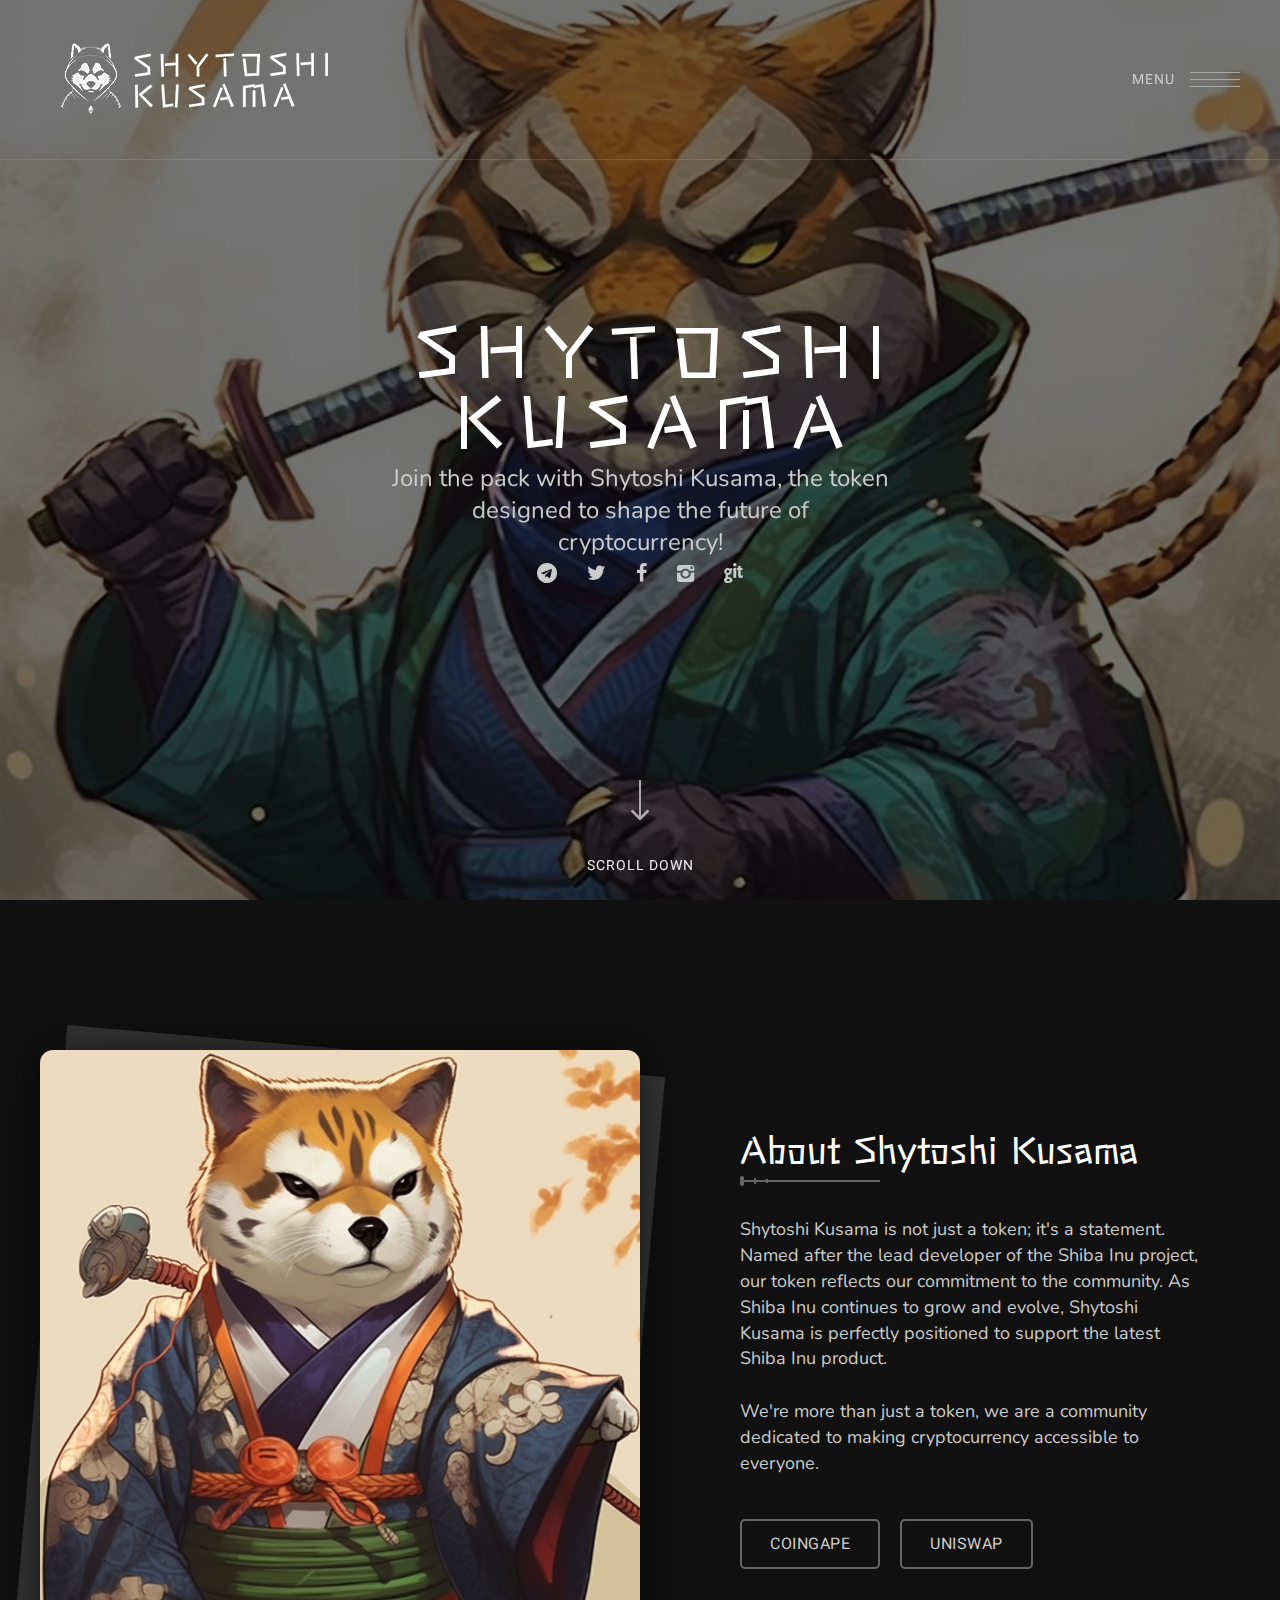
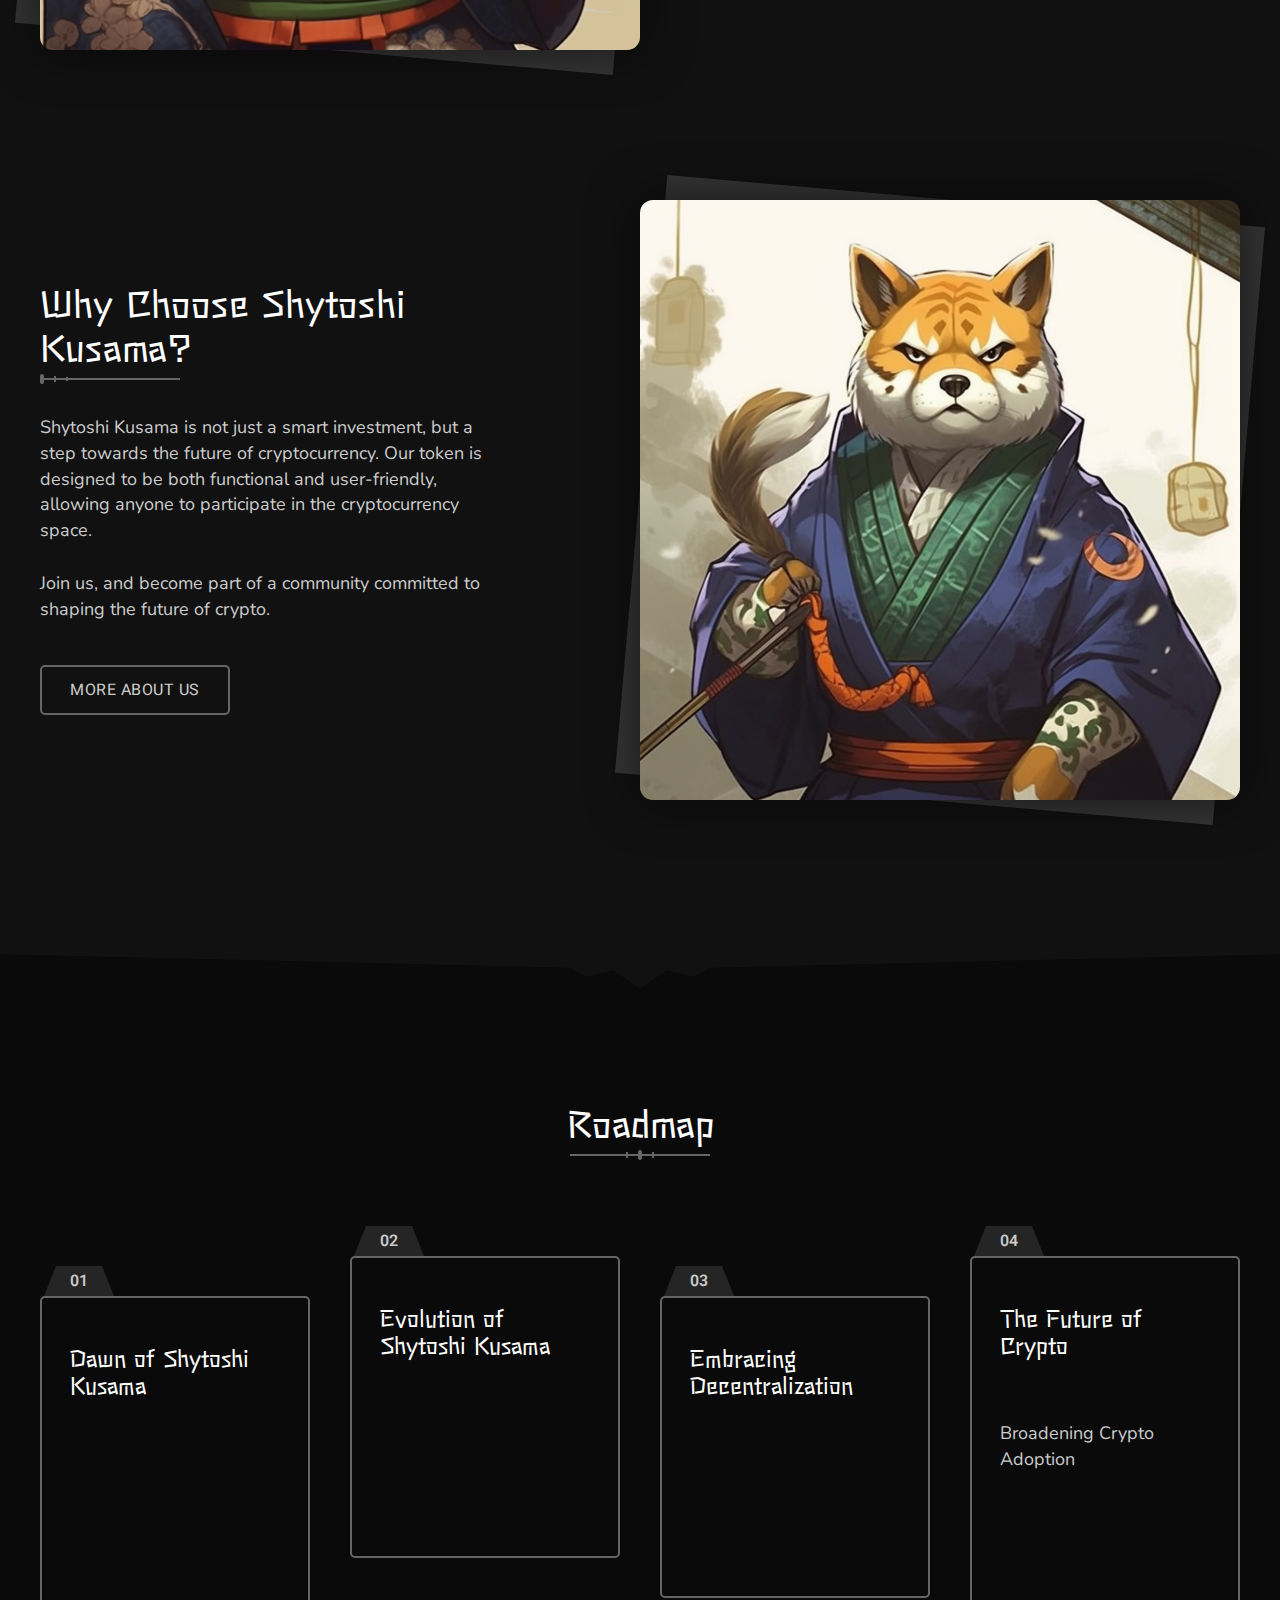
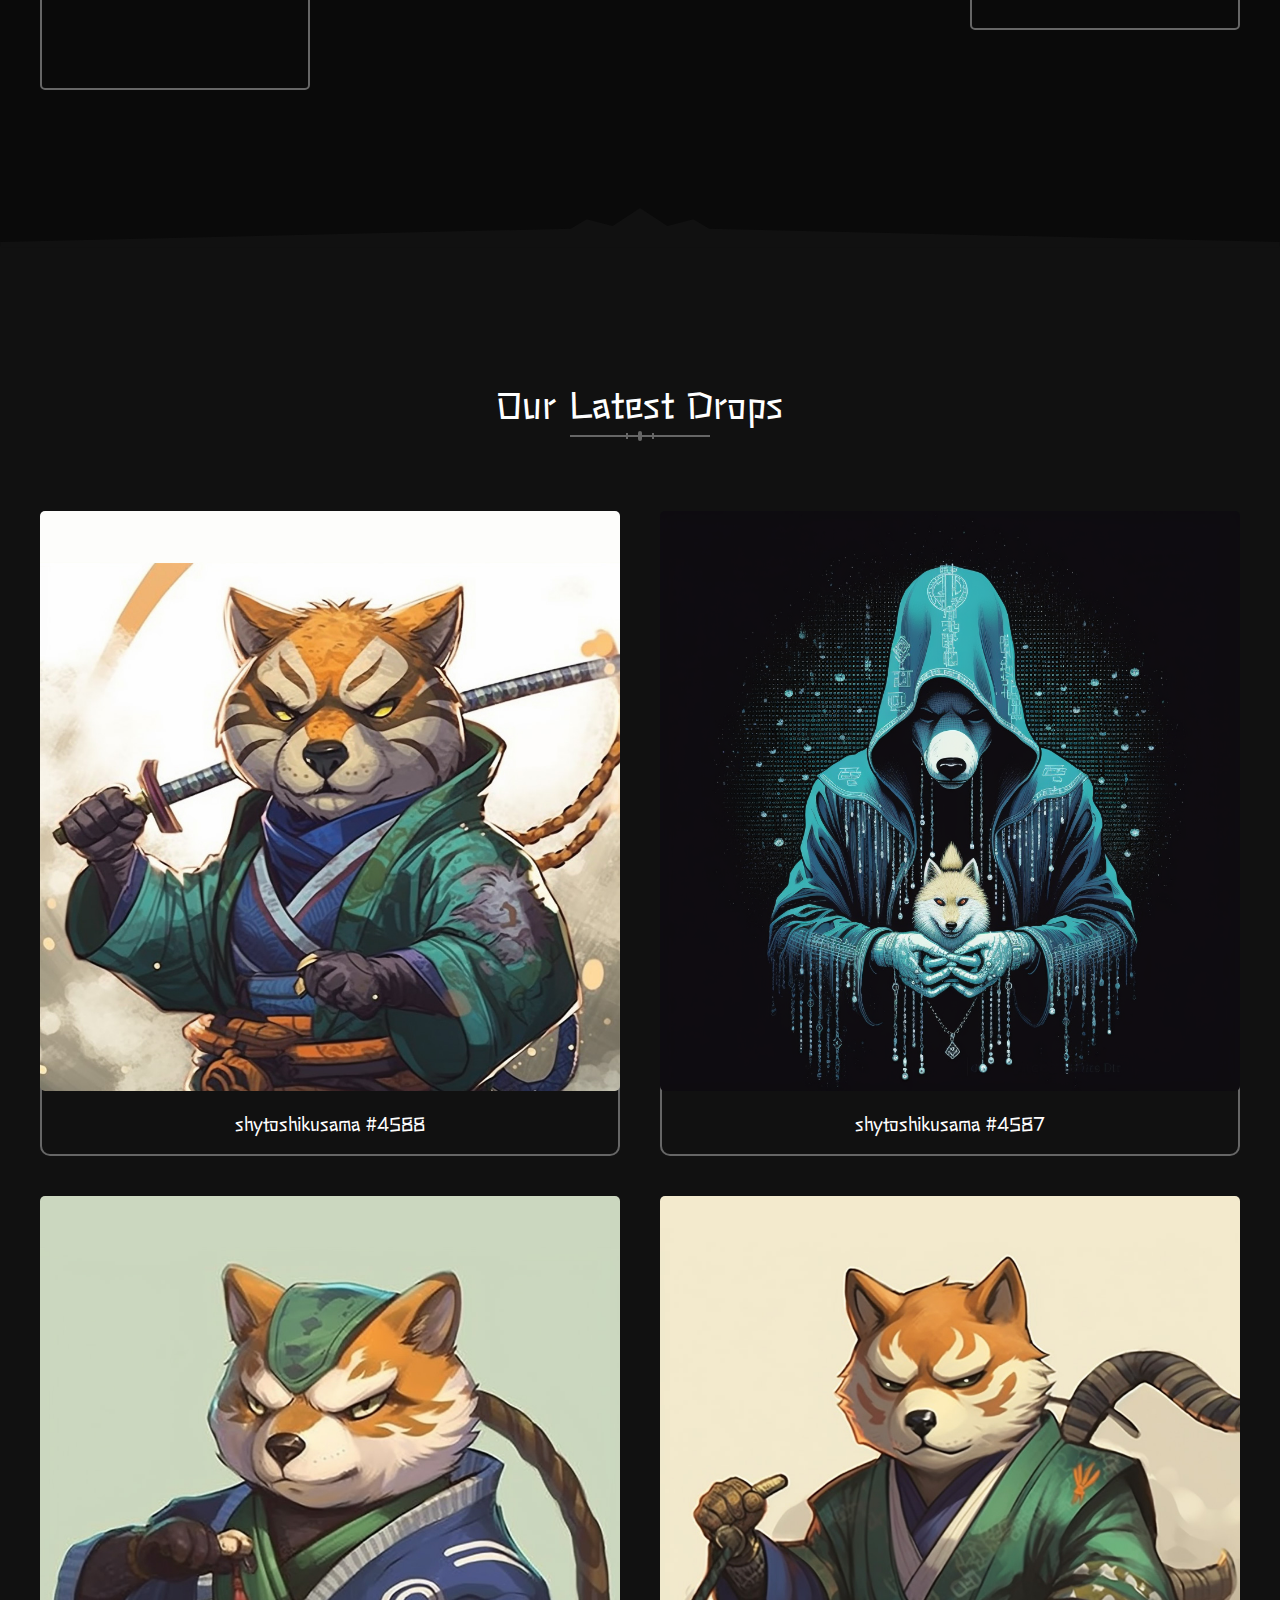
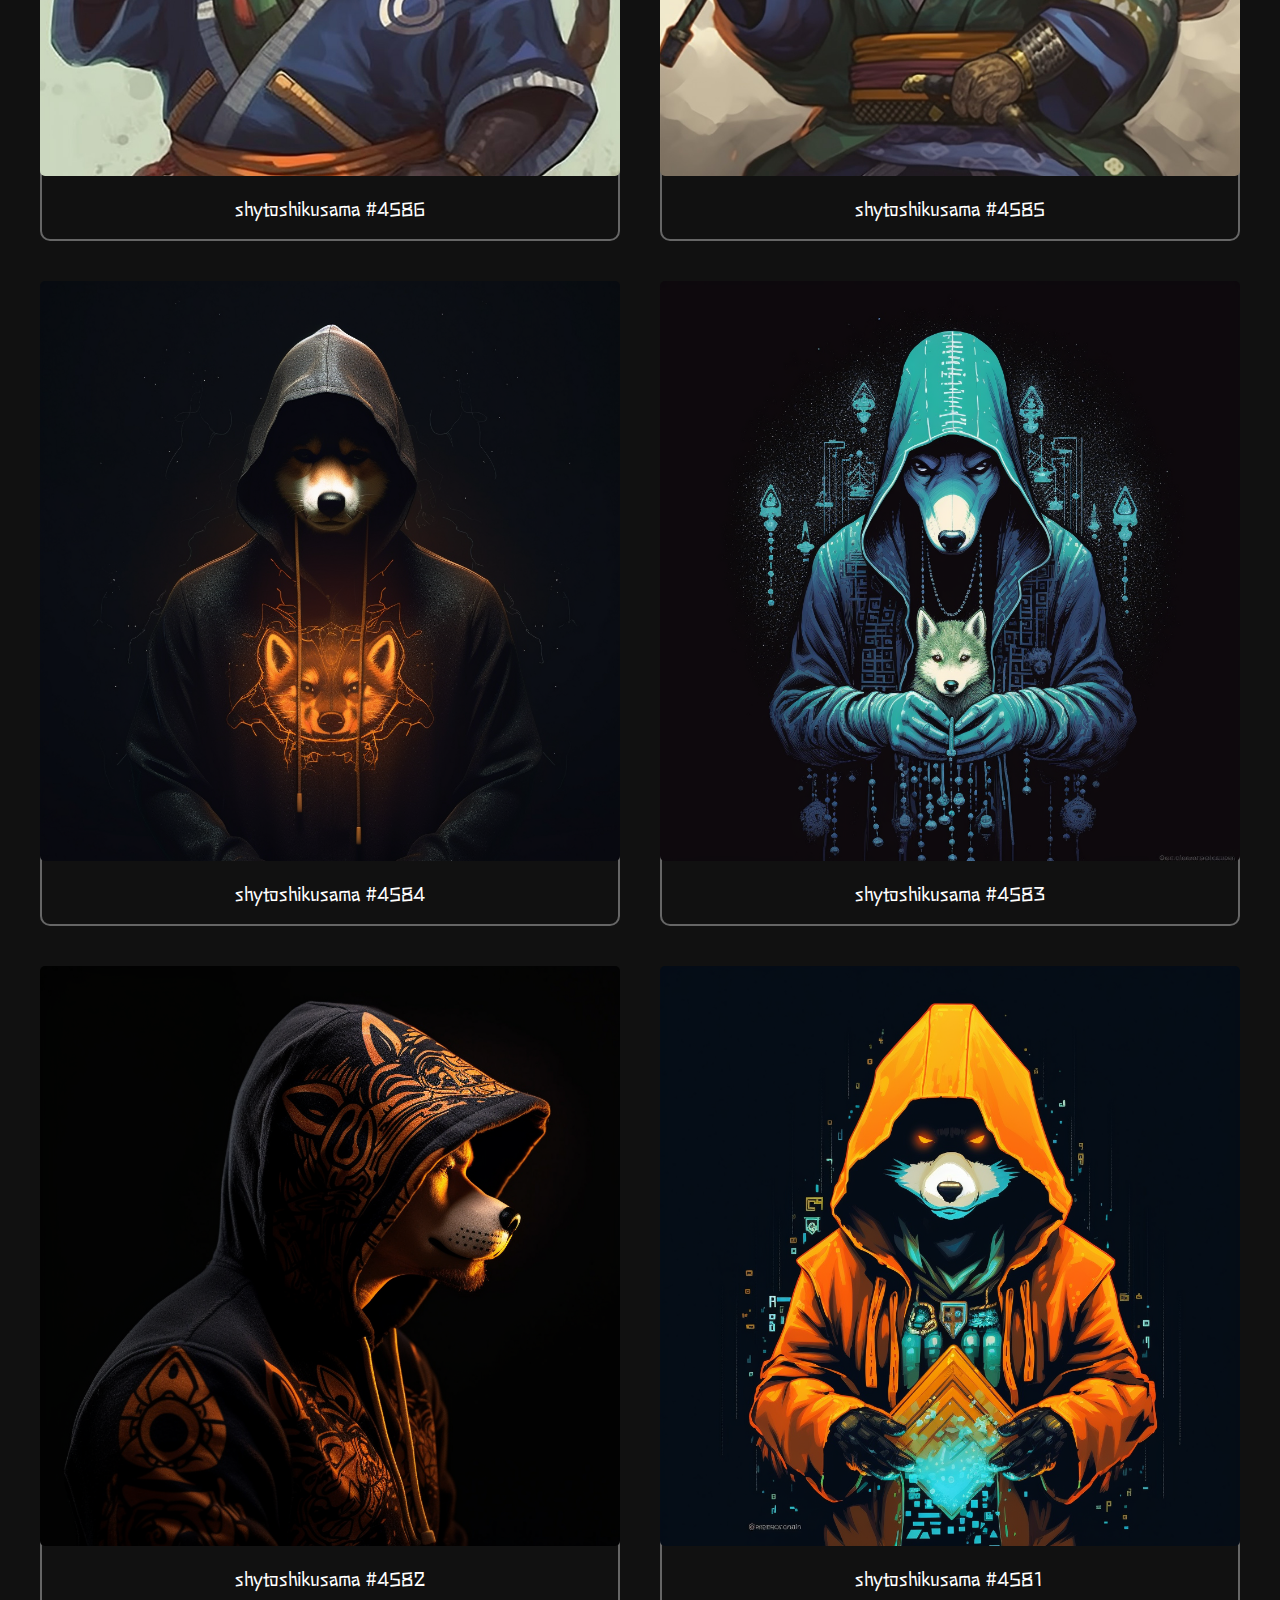
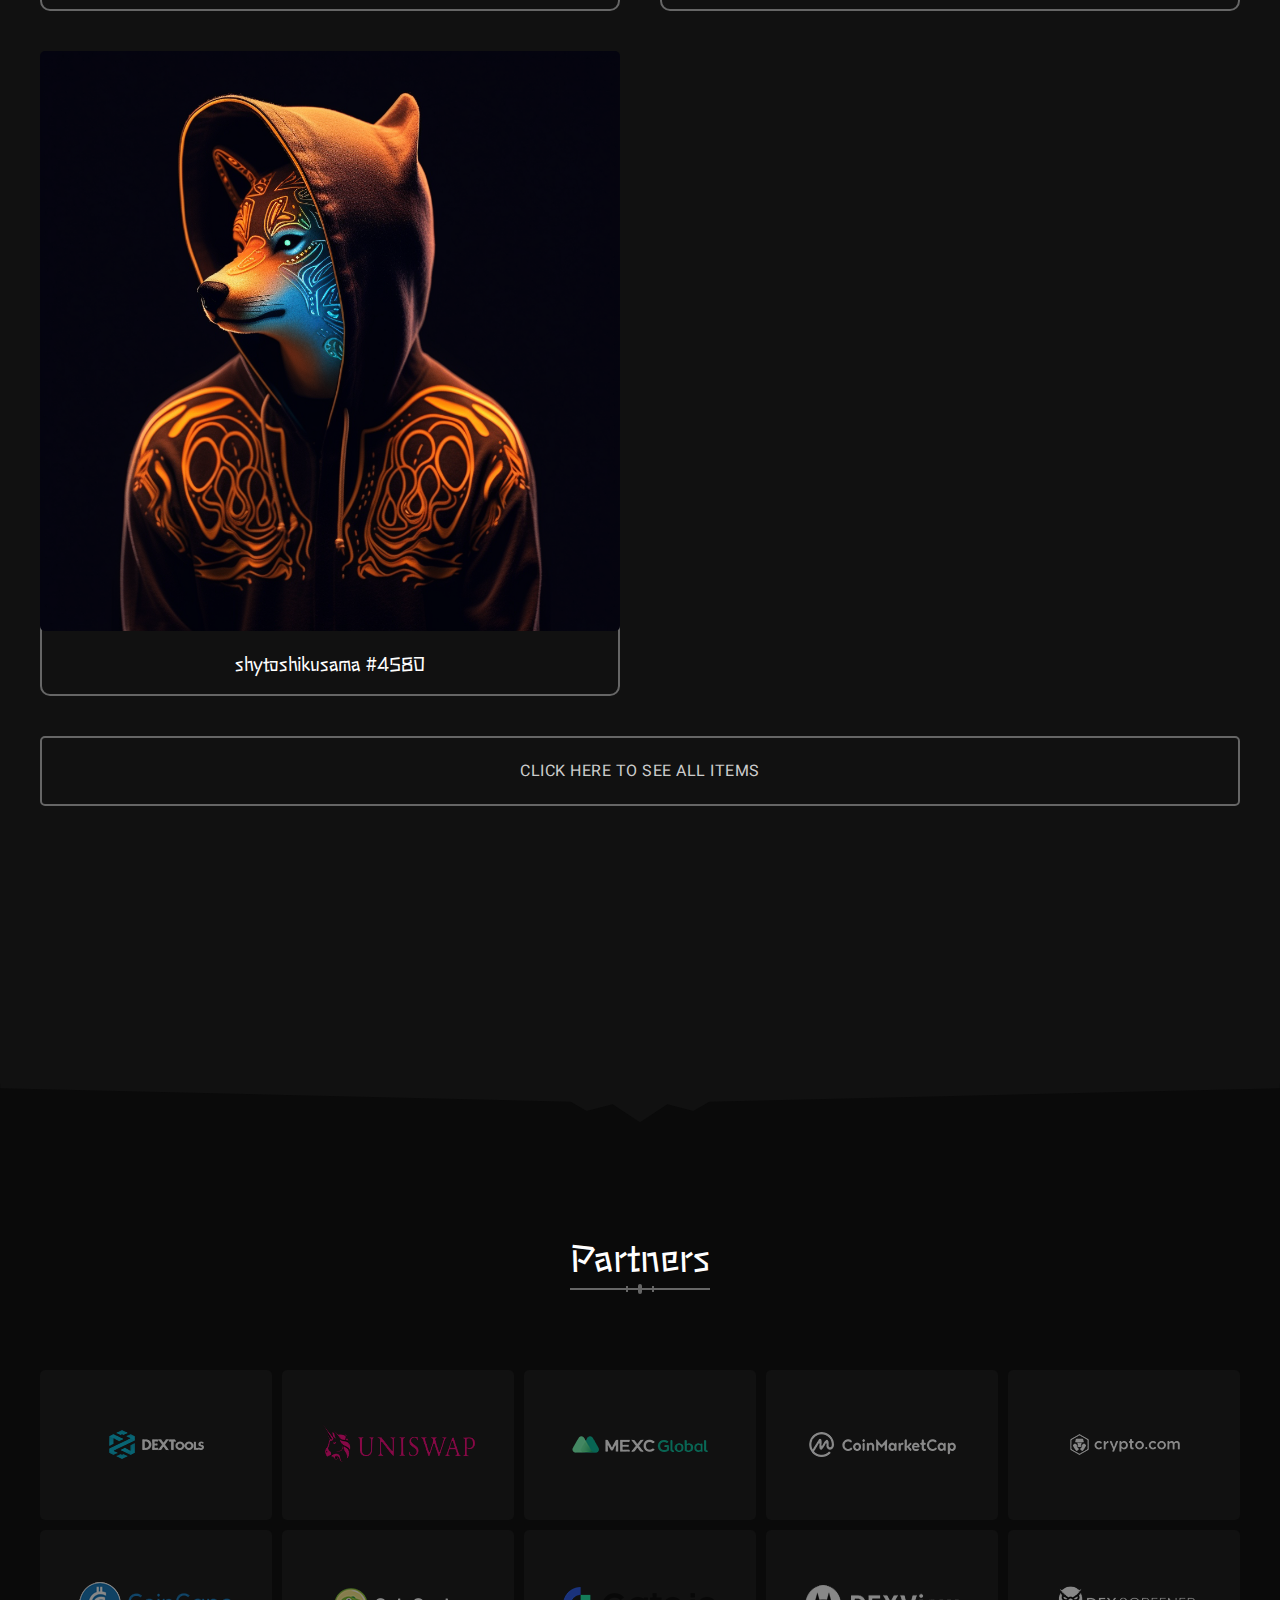
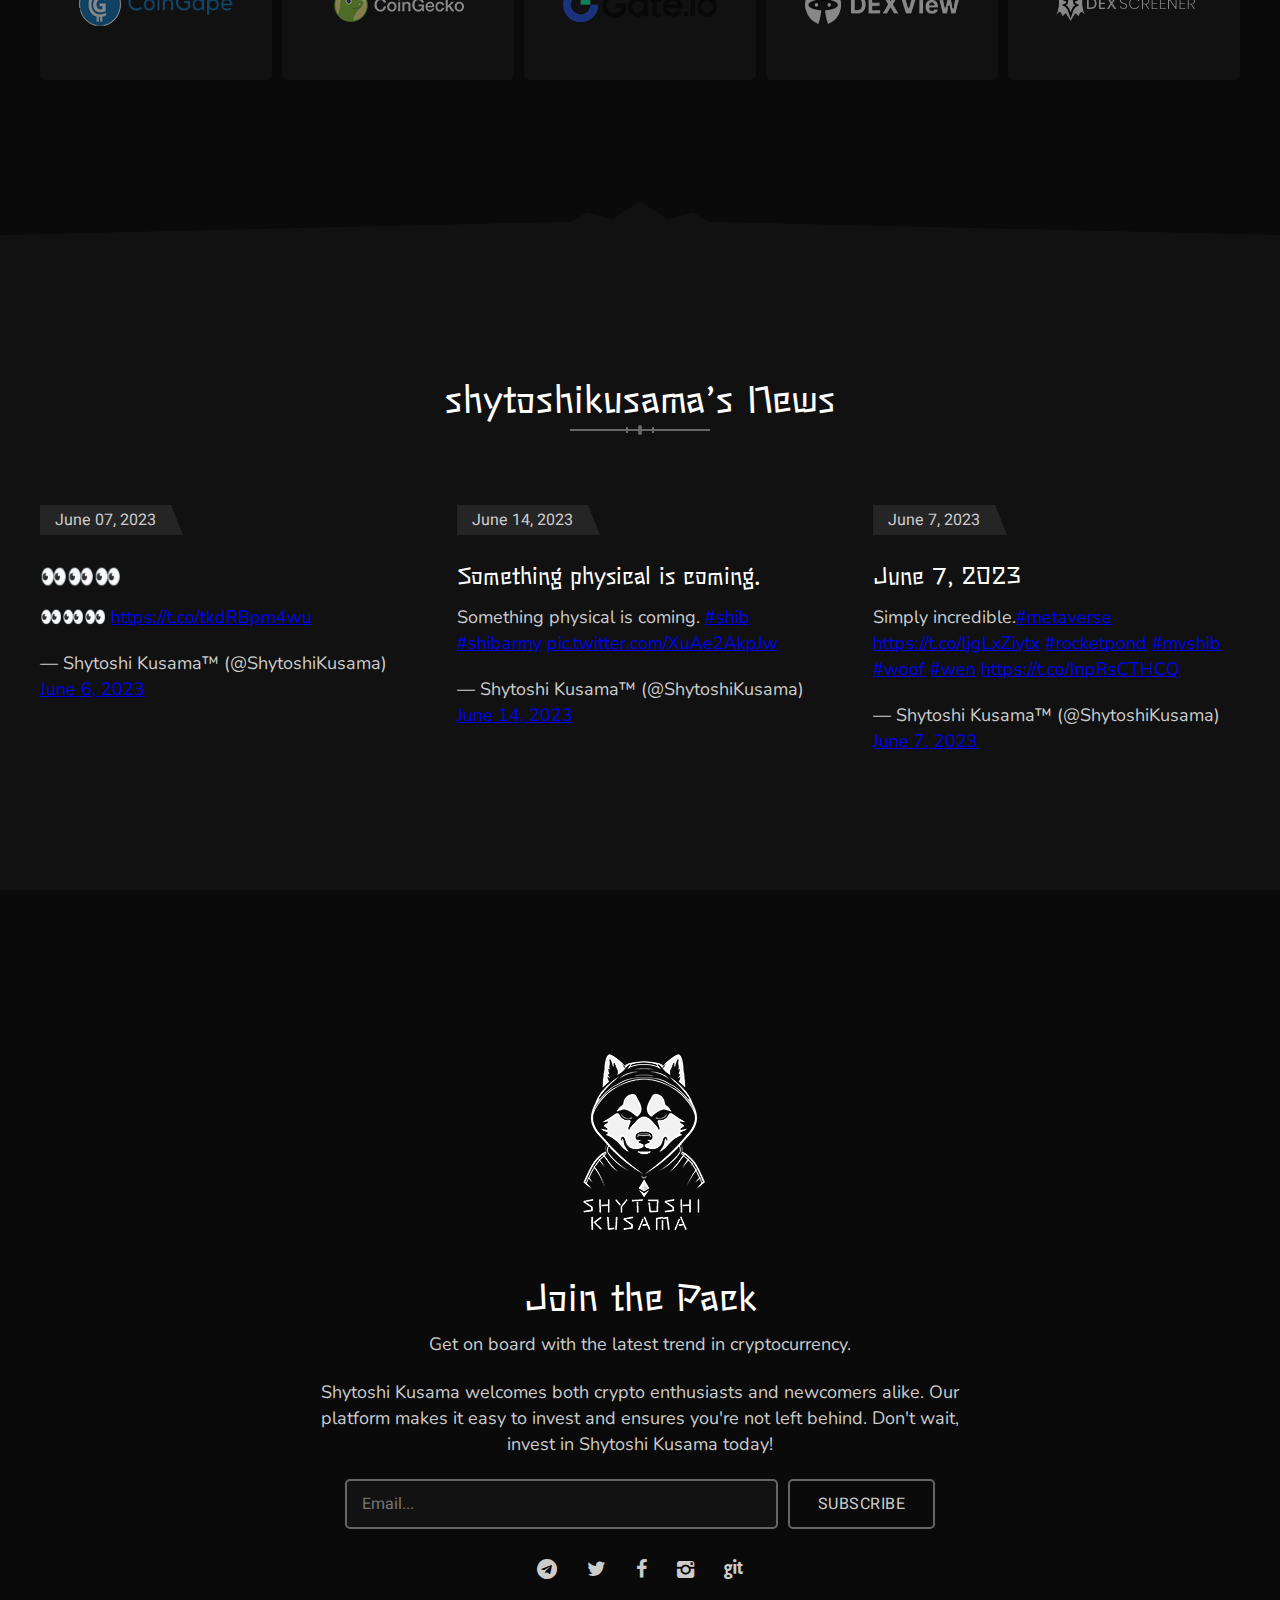
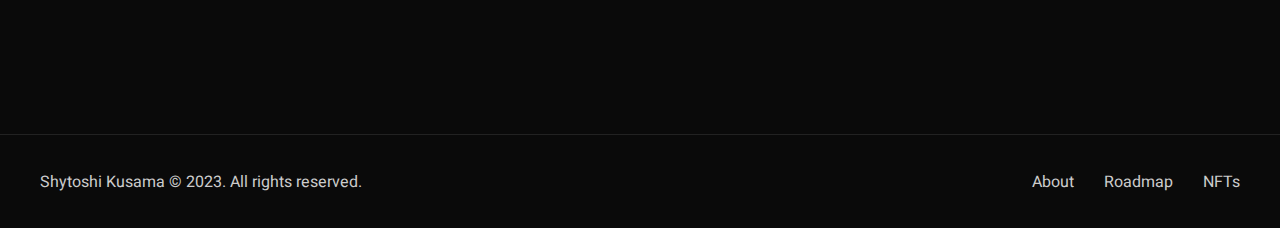
==== commit 43071d2a: "Update index.html" ====
--- a/index.html
+++ b/index.html
@@ -149,7 +149,7 @@
 					<div class="container">
 						<div class="content">
 							<div id="magic"></div>
-							<h2 class="fn_title" title="shytoshikusama">Shytoshi Kusdma</h2>
+							<h2 class="fn_title" title="shytoshikusama">Shytoshi Kusama</h2>
 							<p class="fn_desc fn_animated_text">Join the pack with Shytoshi Kusama, the token designed to shape the future of cryptocurrency!</p>
 						</div>
 					</div>
@@ -934,4 +934,4 @@
 }
 </script>
 	</body>
-	</html>+	</html>
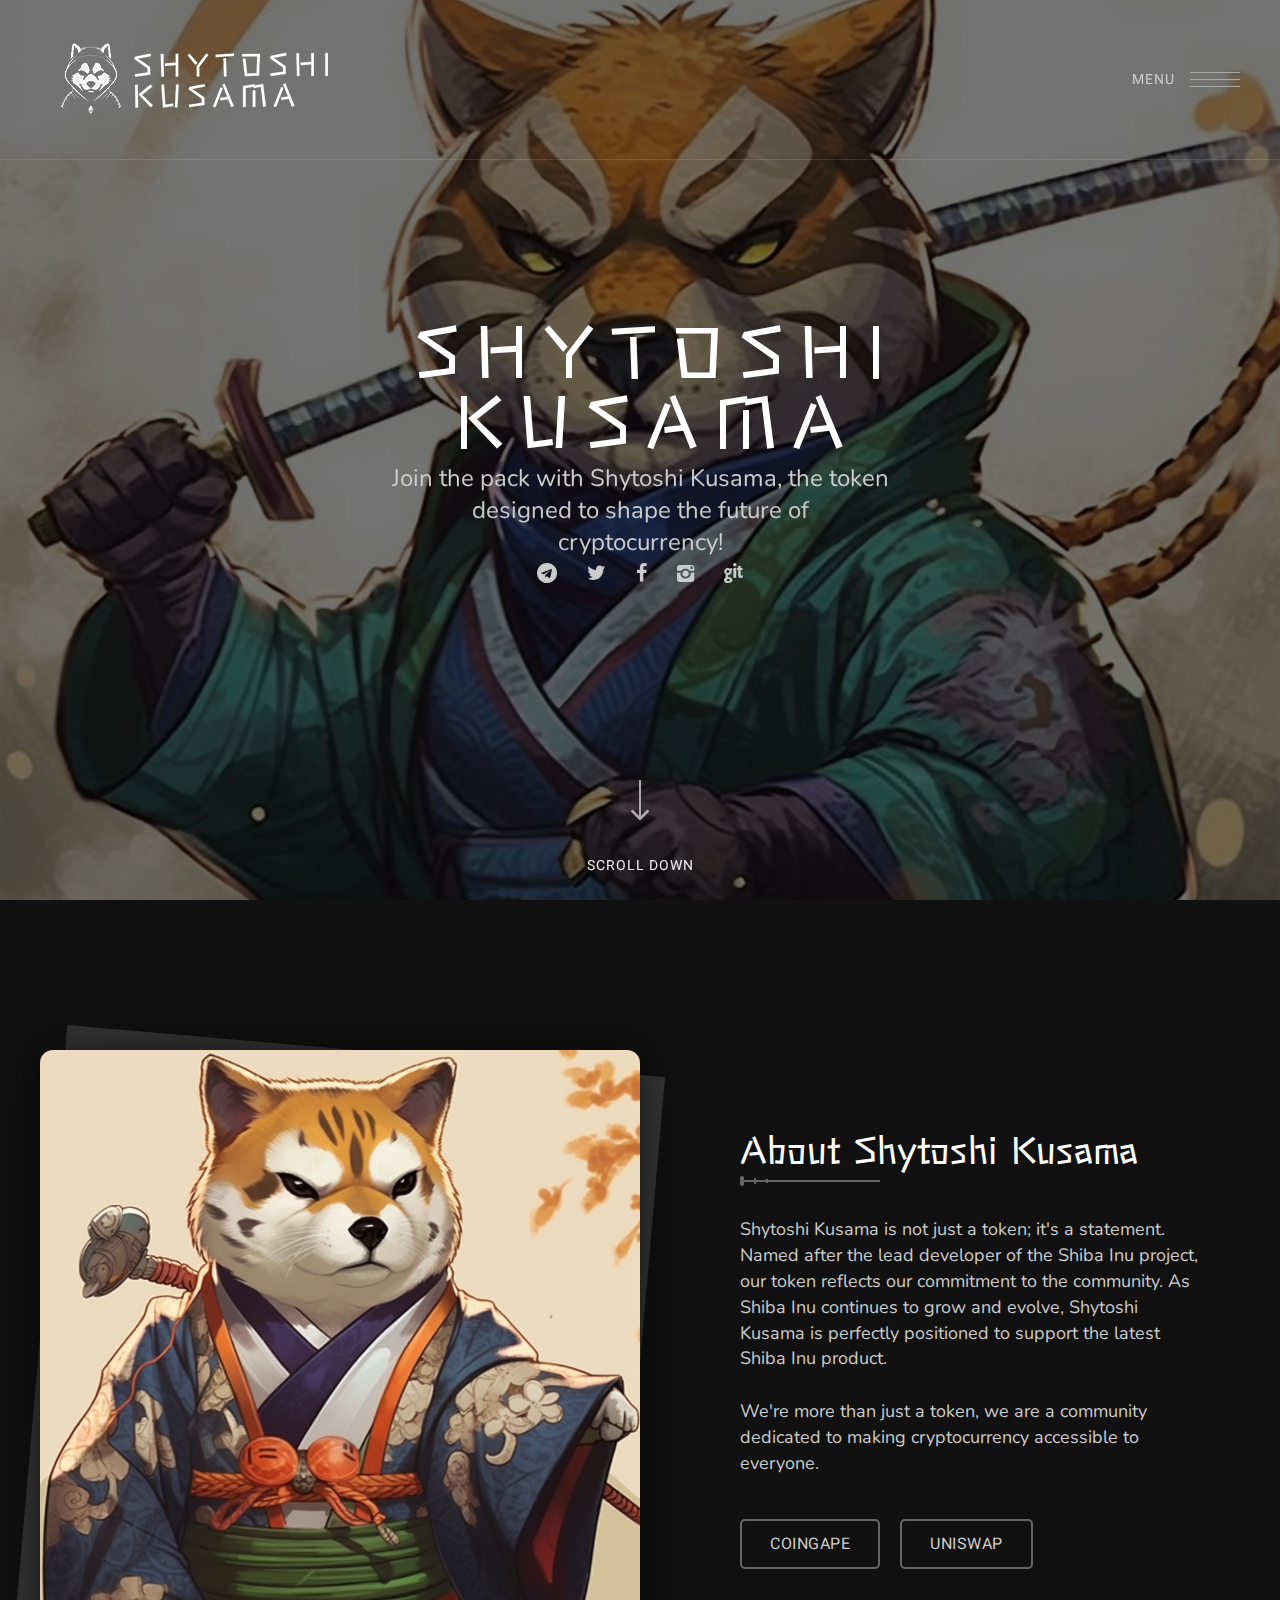
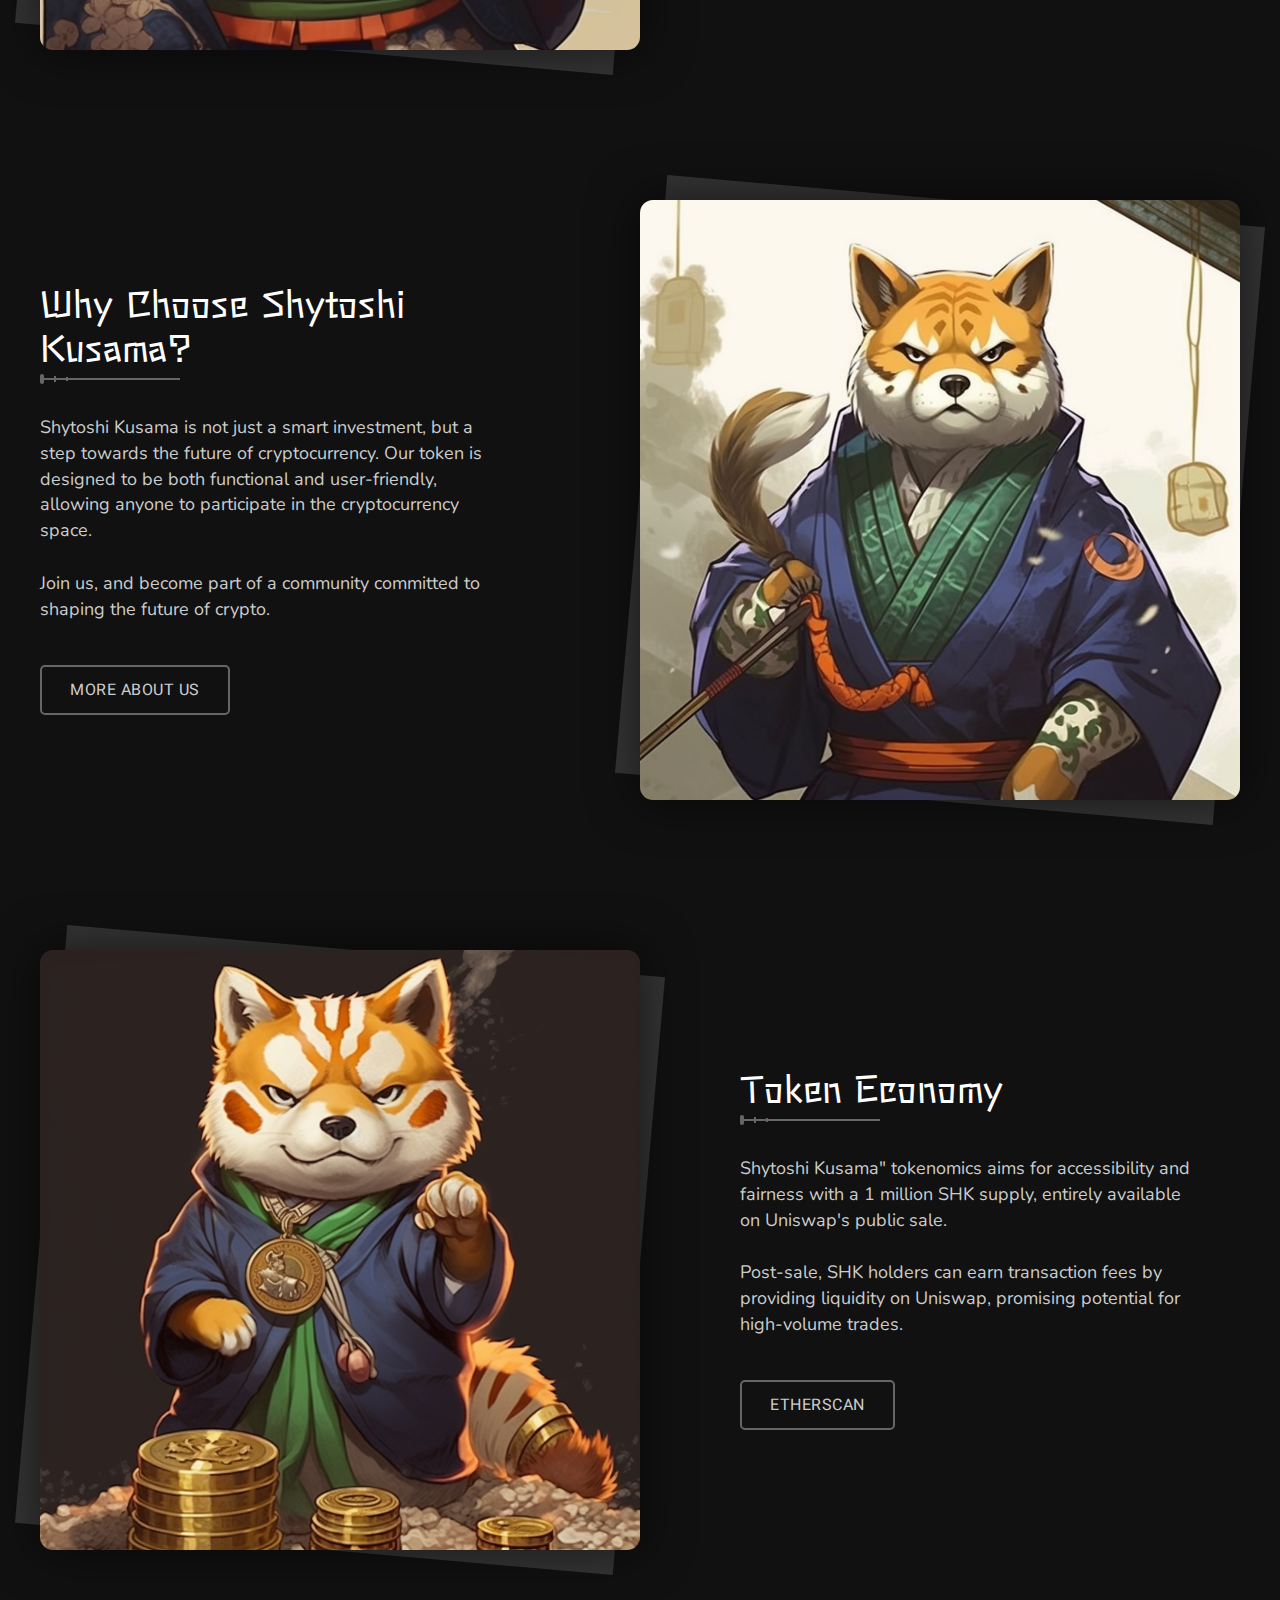
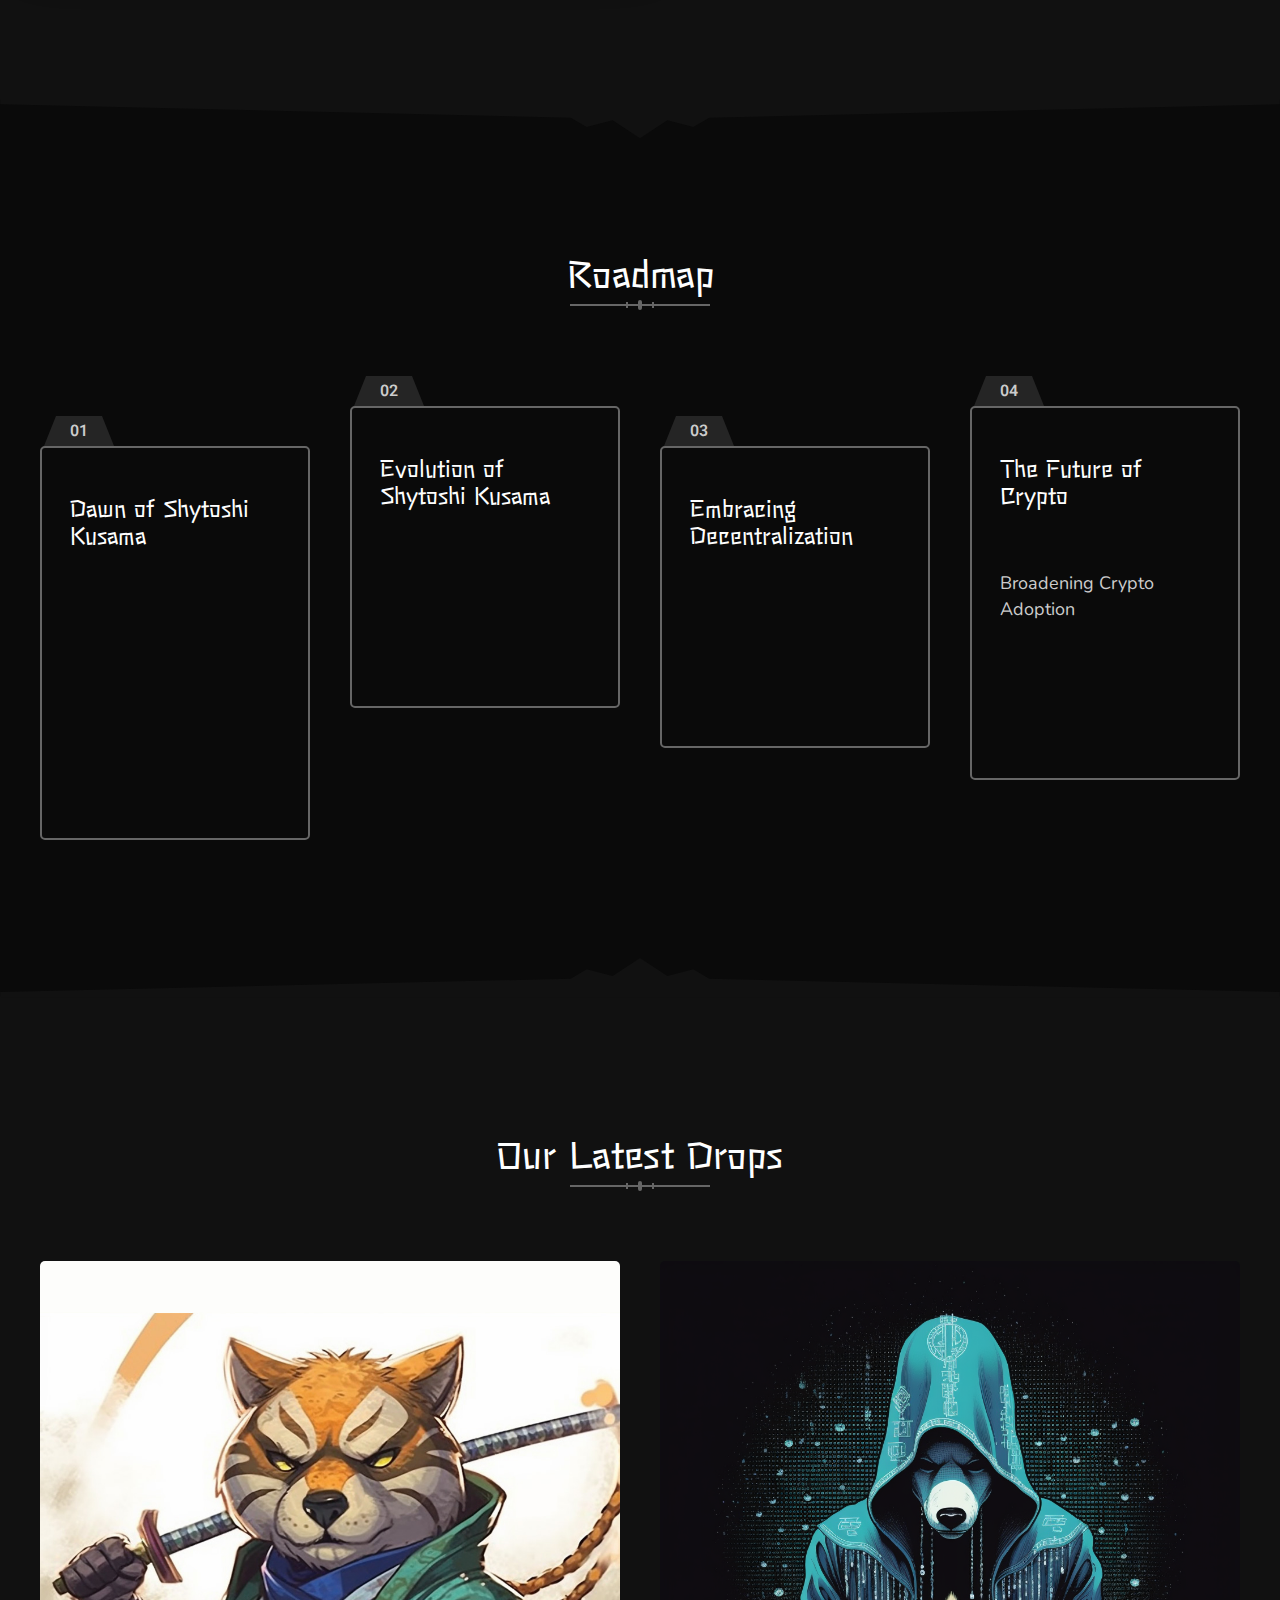
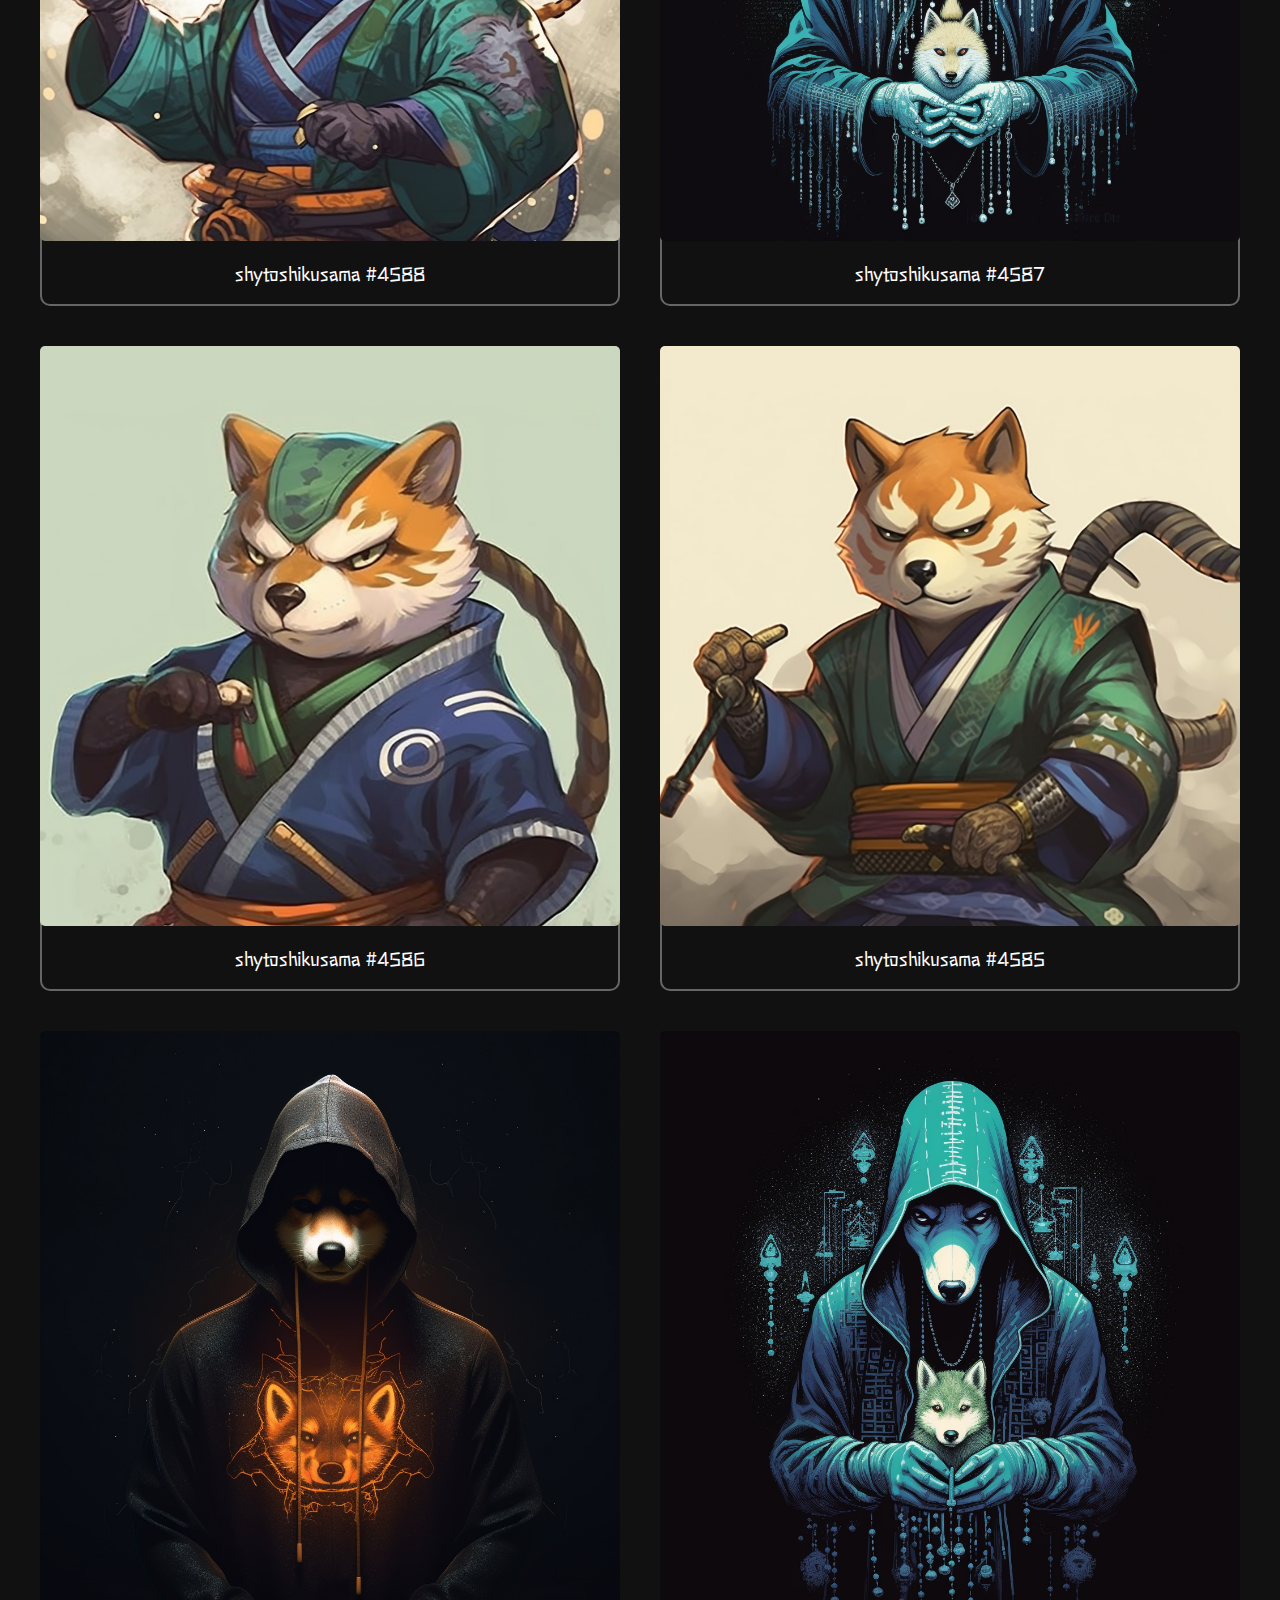
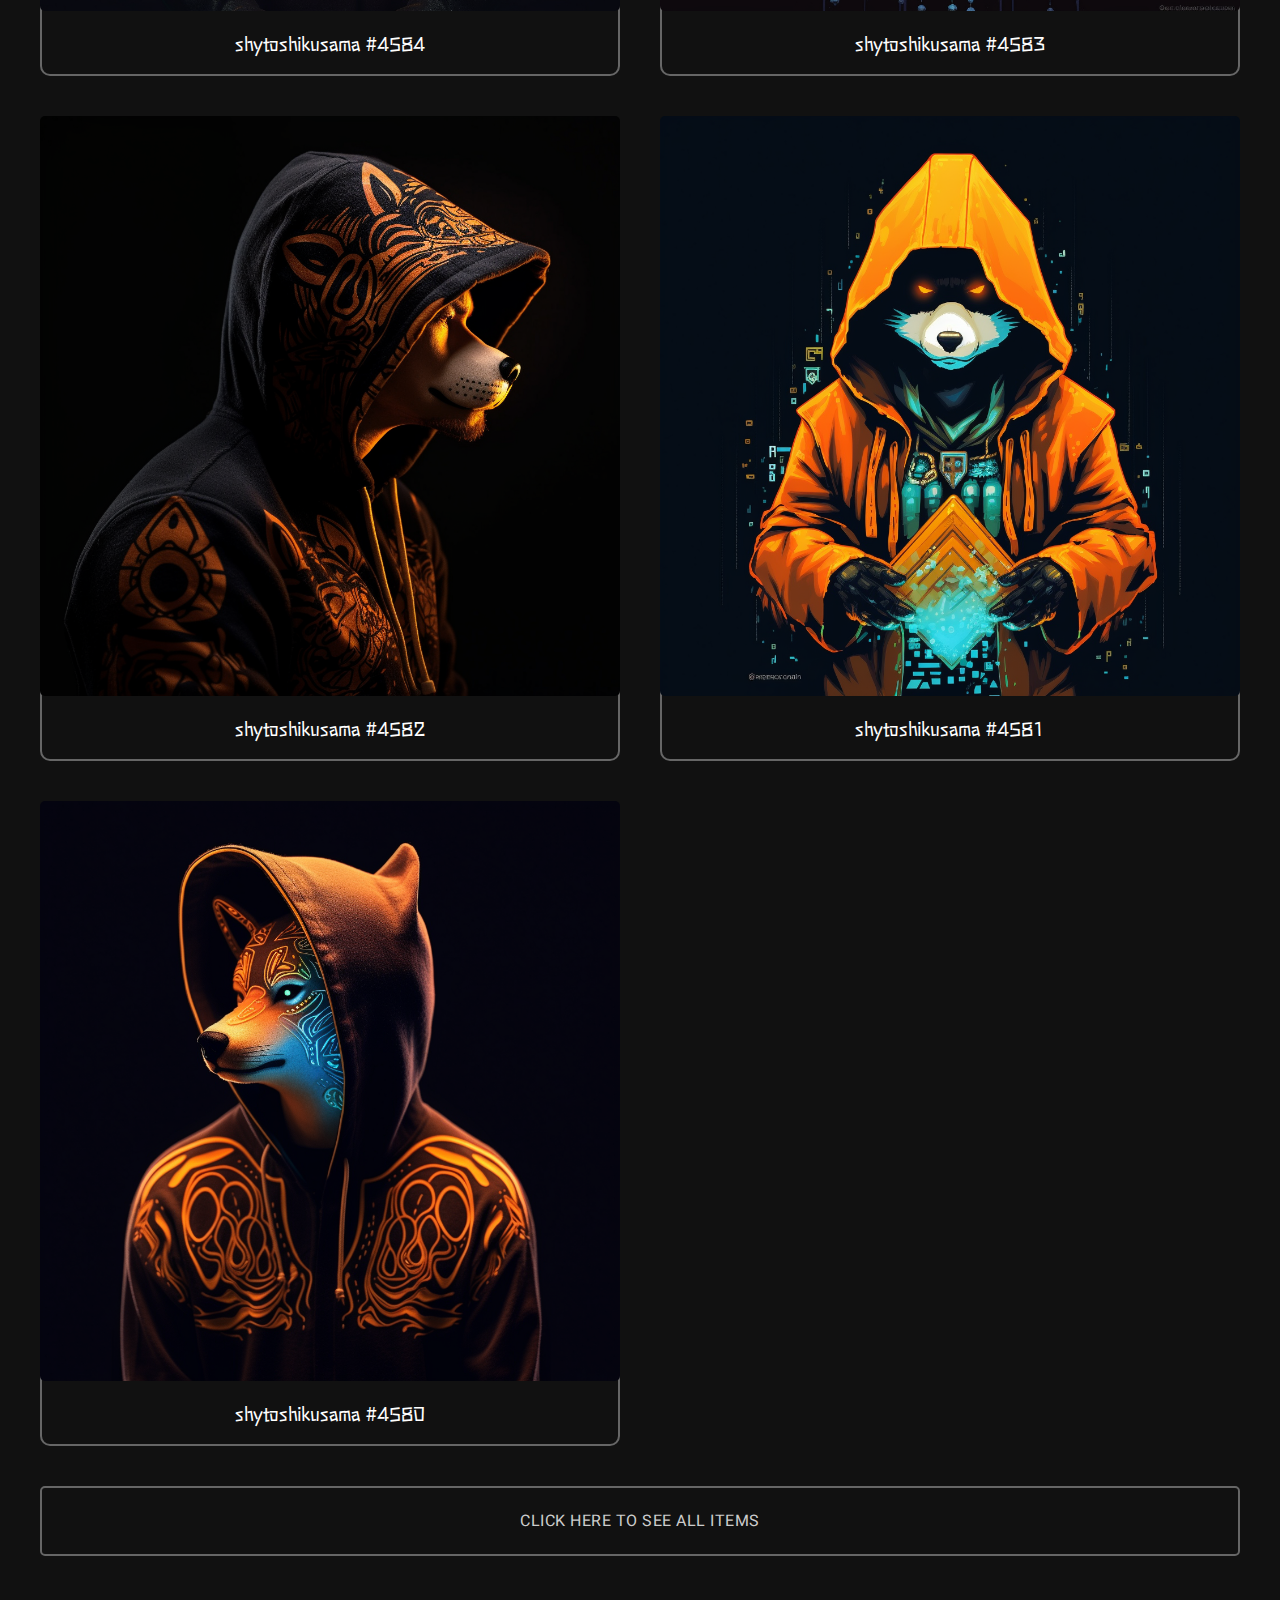
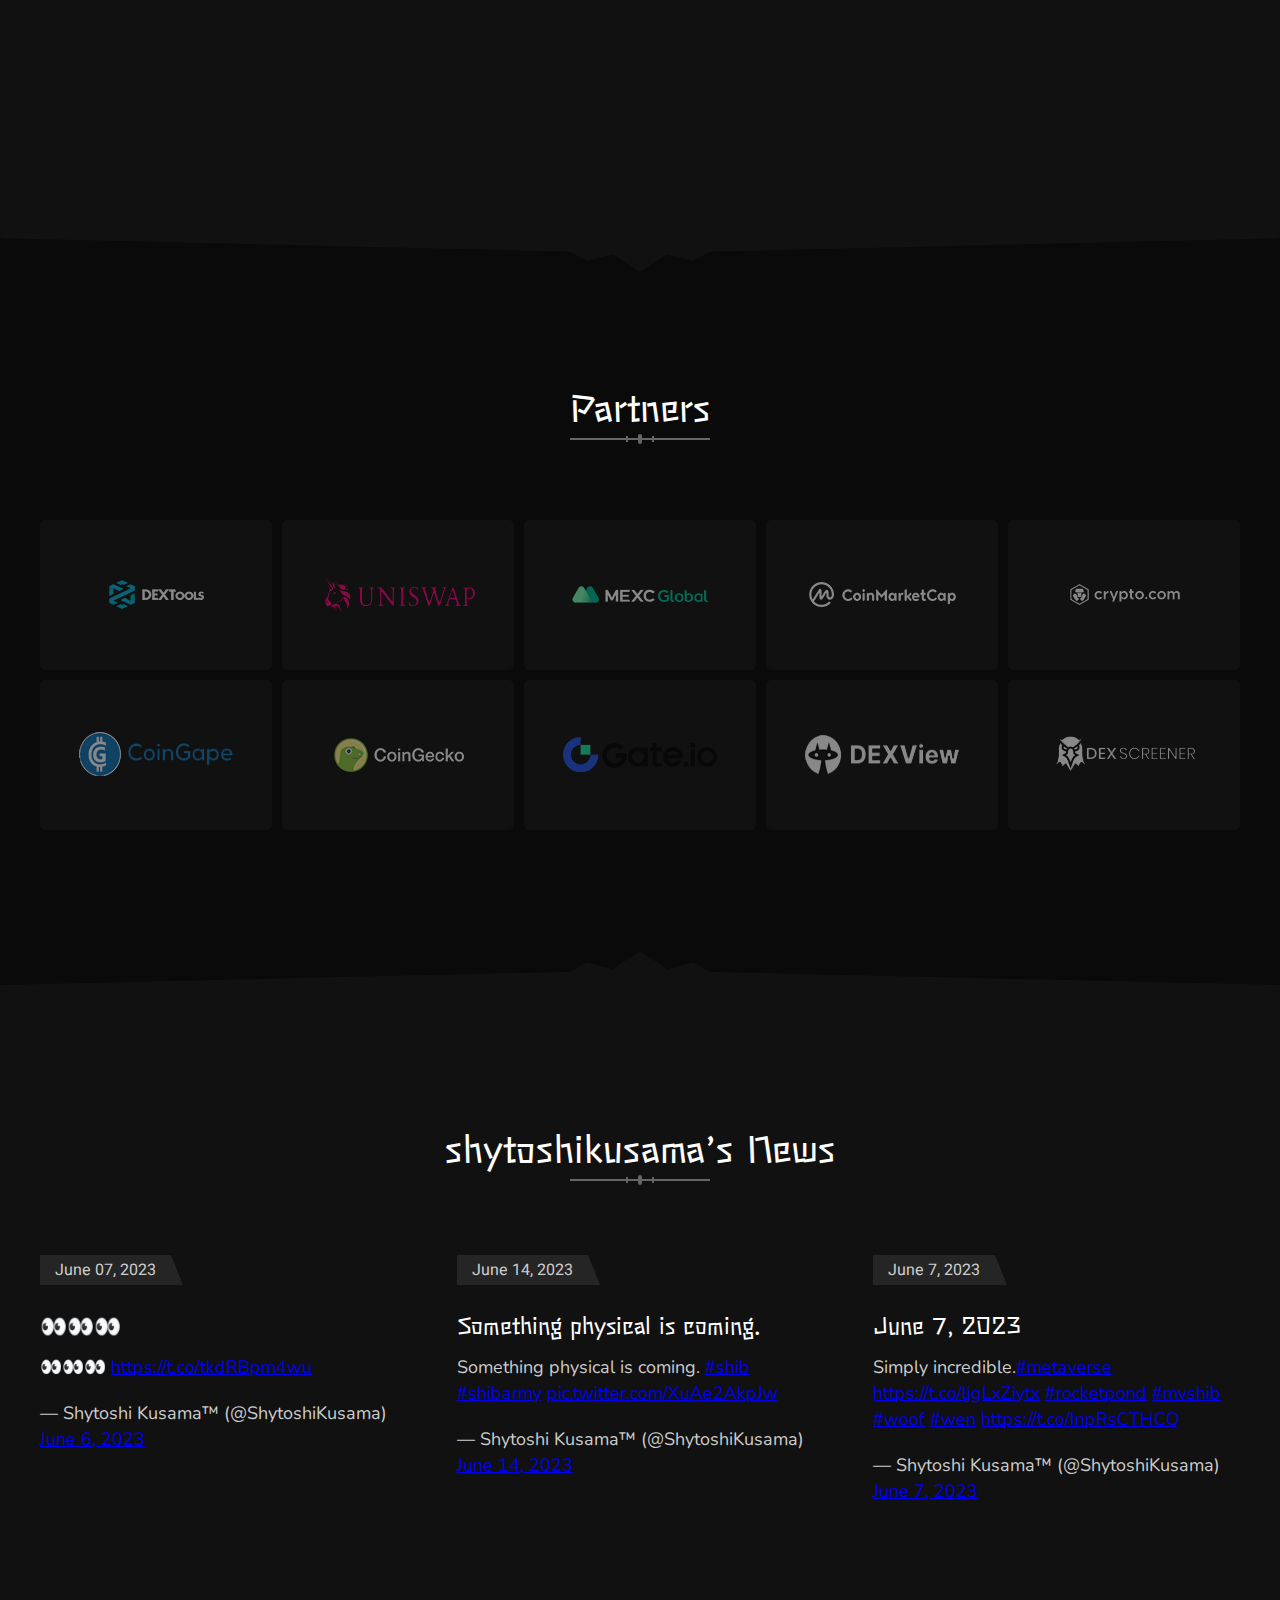
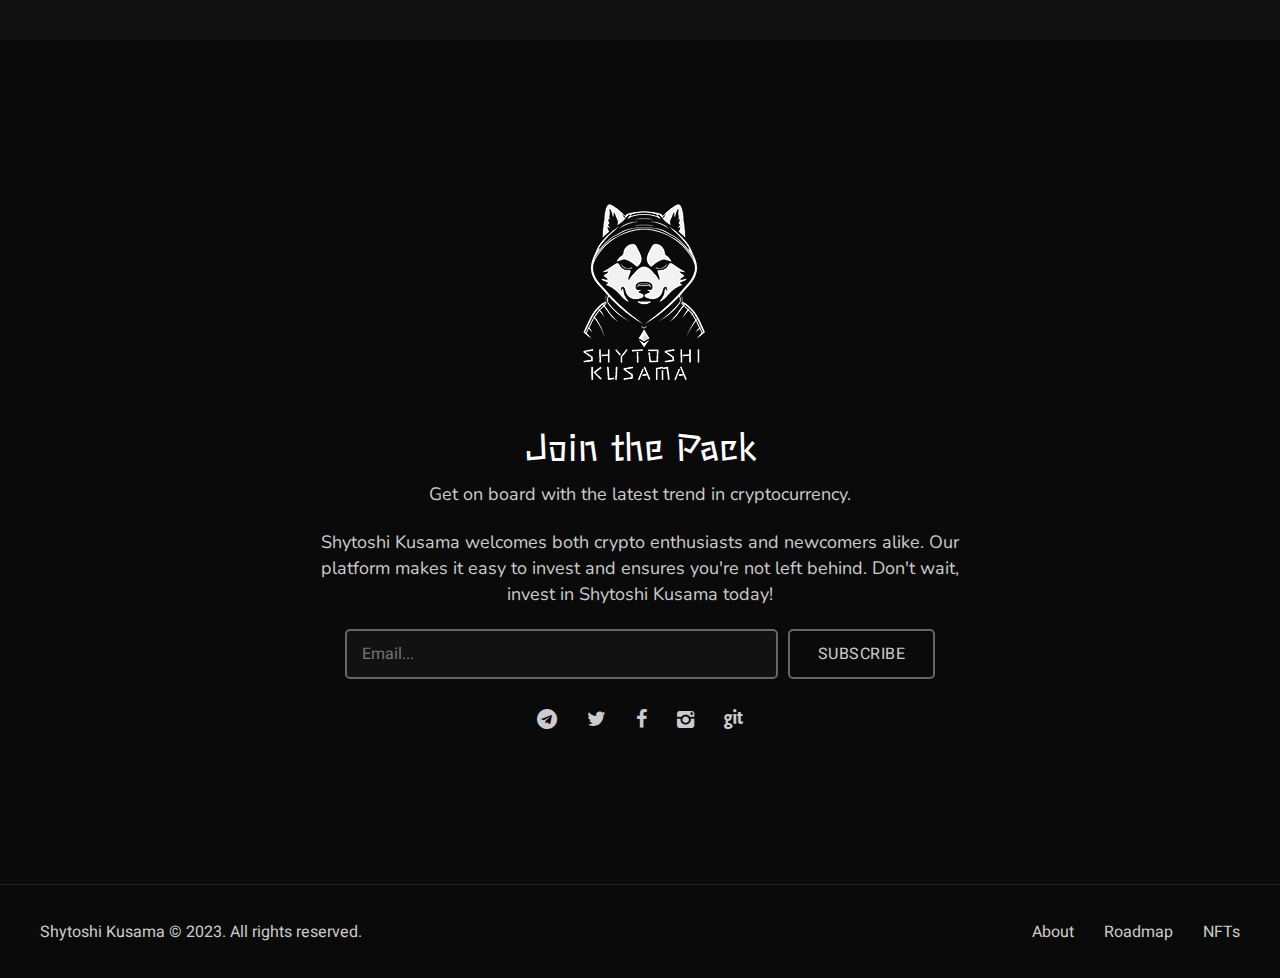
==== commit 30817306: "update" ====
--- a/index.html
+++ b/index.html
@@ -236,6 +236,31 @@
 						</div>
 					</div>
 					<!-- !About Item #2 -->
+
+
+					<div class="shytoshikusama_fn_about_item">
+						<div class="img_item">
+							<img src="img/drops/11.jpg" alt="">
+						</div>
+						<div class="content_item">
+							
+							<div class="shytoshikusama_fn_title" data-align="left">
+								<h3 class="fn_title">Token Economy</h3>
+								<div class="line"><span></span></div>
+							</div>
+							
+							<div class="desc">
+								<p>Shytoshi Kusama" tokenomics aims for accessibility and fairness with a 1 million SHK supply, entirely available on Uniswap's public sale.</p>
+								<p> Post-sale, SHK holders can earn transaction fees by providing liquidity on Uniswap, promising potential for high-volume trades.</p>
+							</div>
+							
+							<div class="buttons">
+								<a href="#" target="_blank" class="shytoshikusama_fn_button only_text">
+									<span class="text">ETHERSCAN</span>
+								</a>
+							</div>
+						</div>
+					</div>
 					
 					
 				</div>
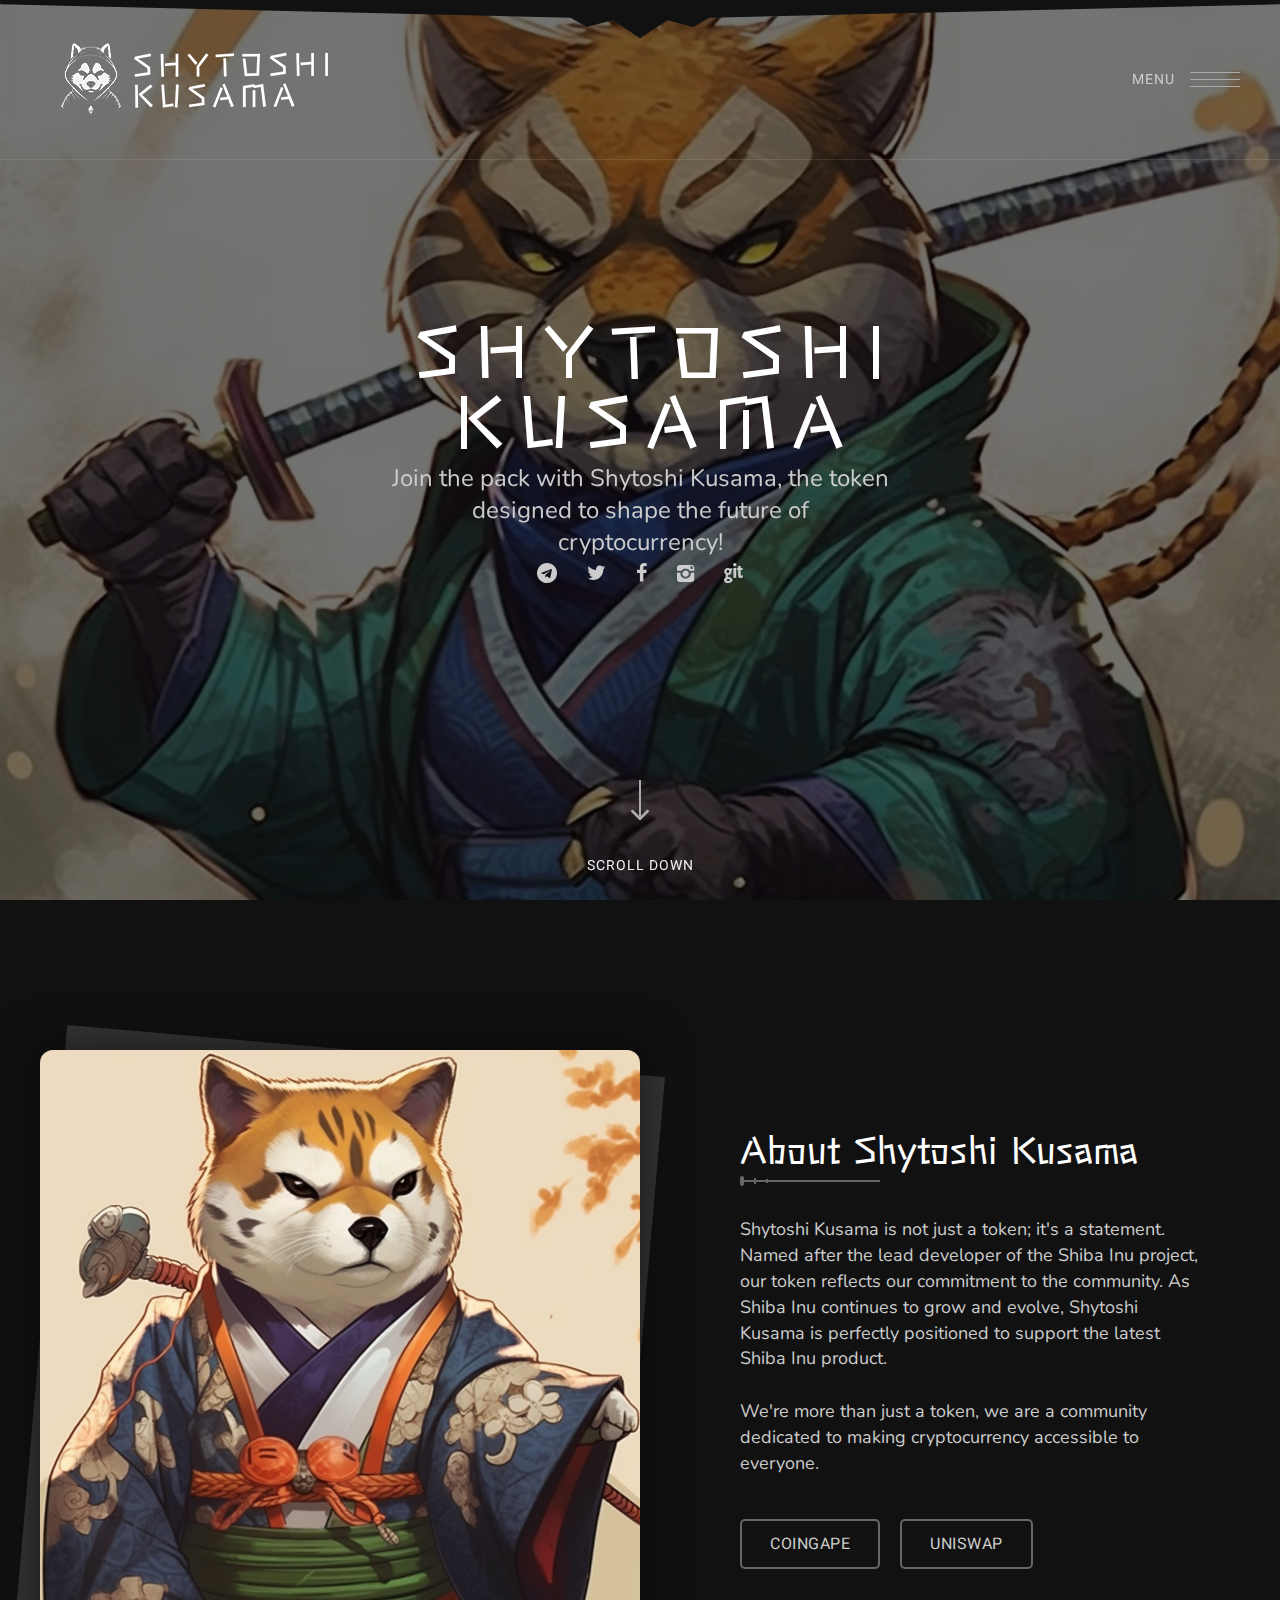
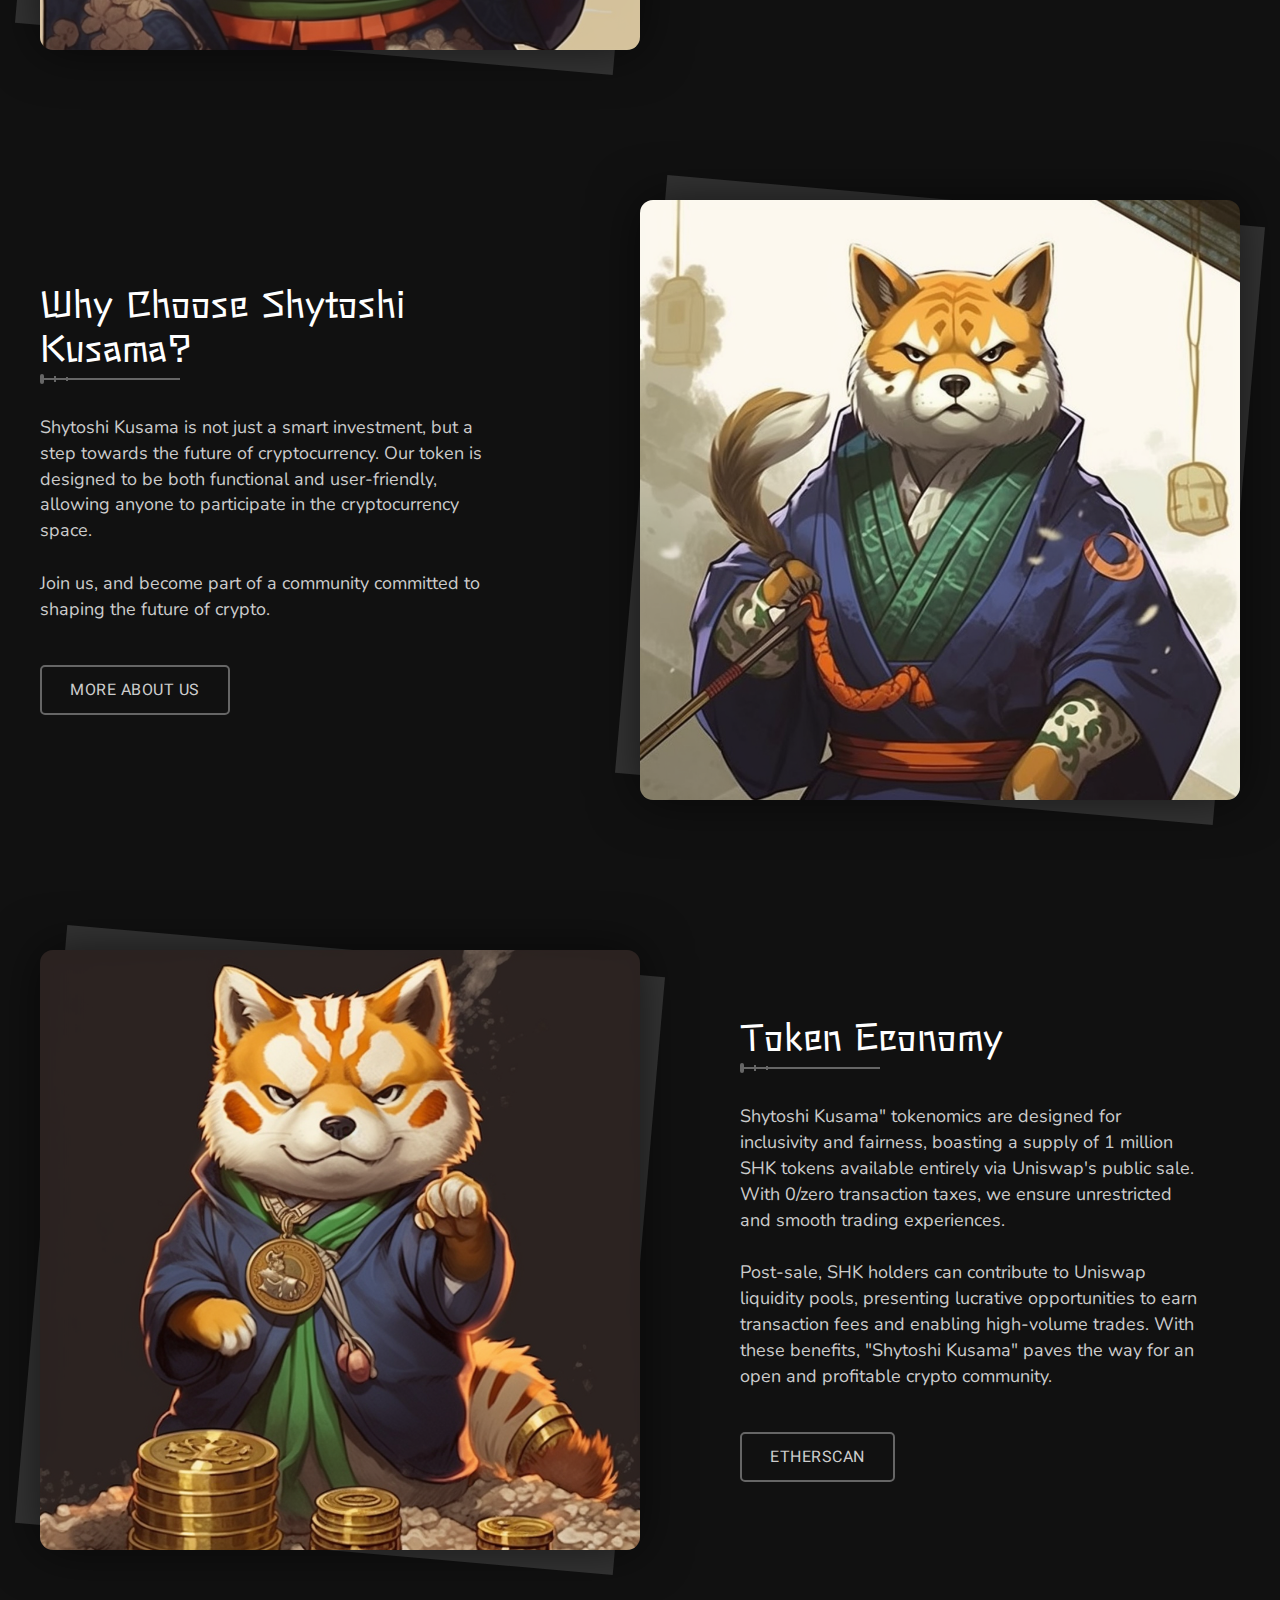
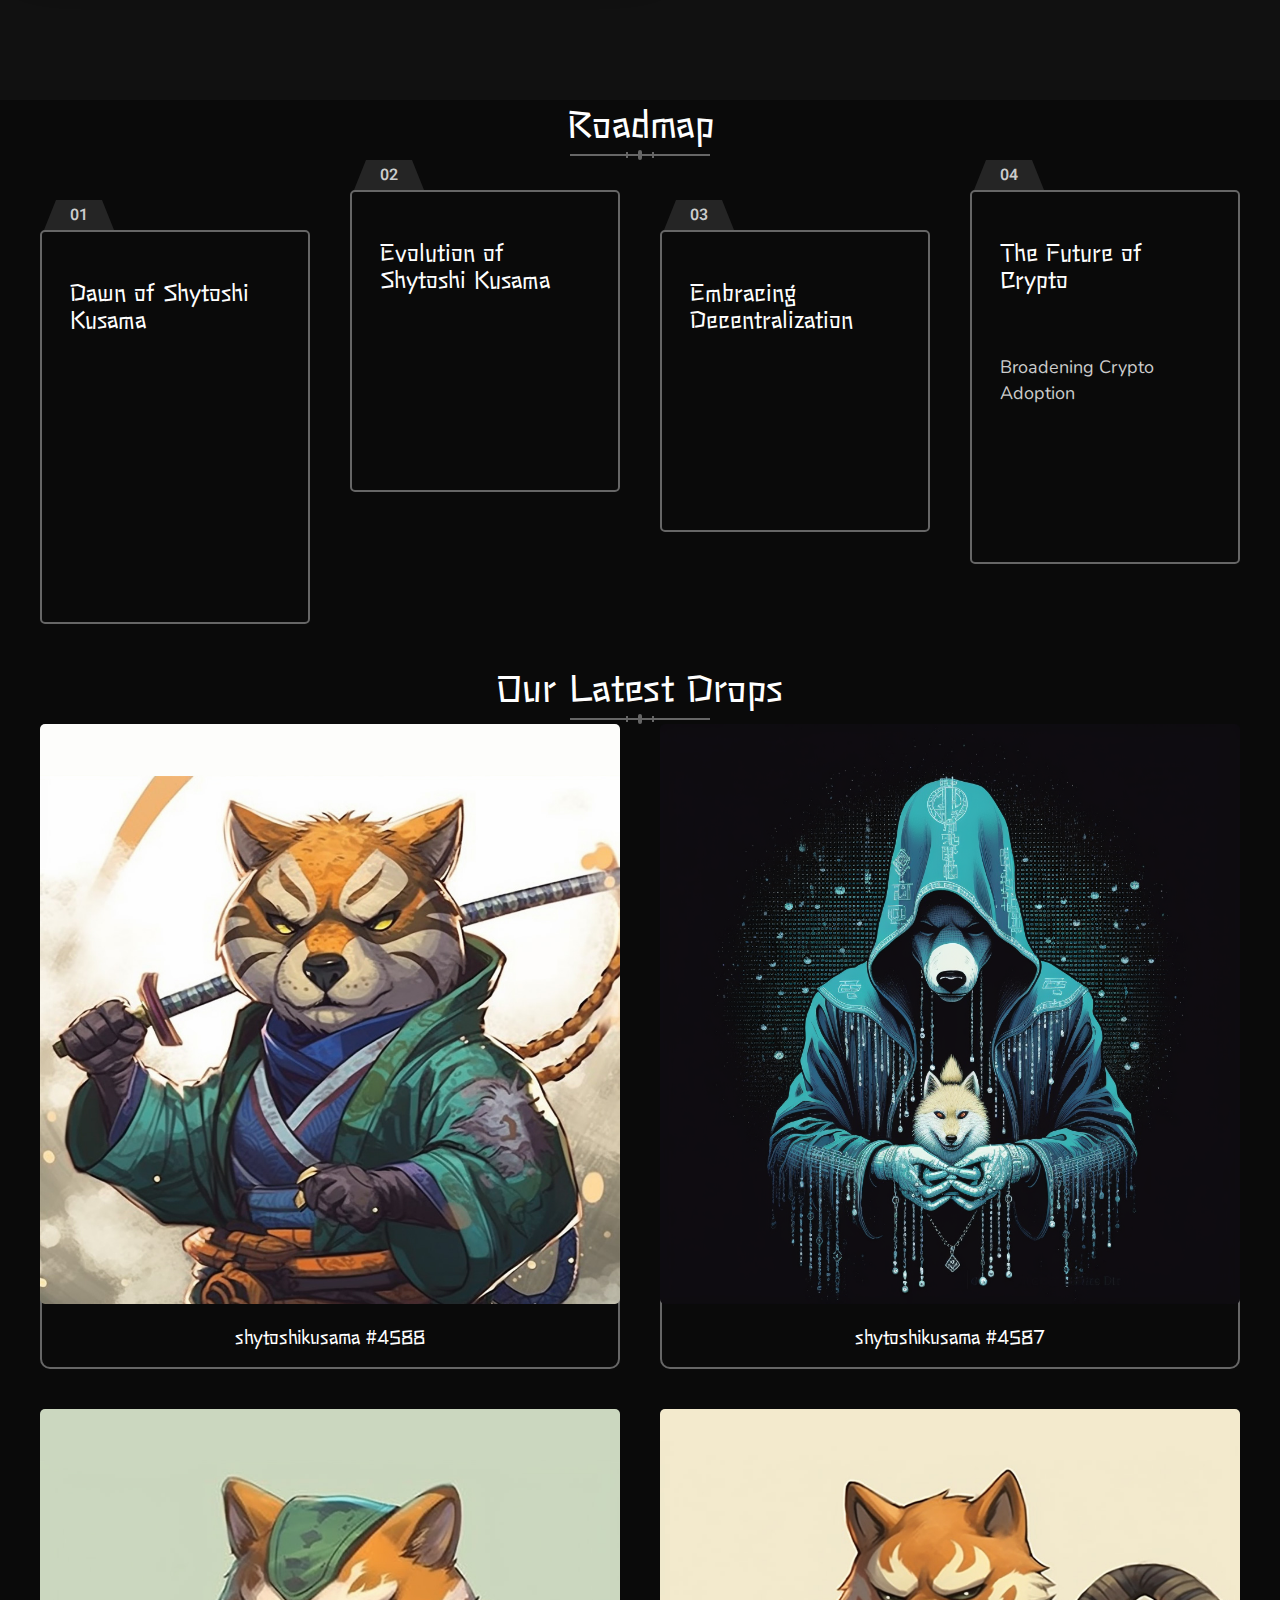
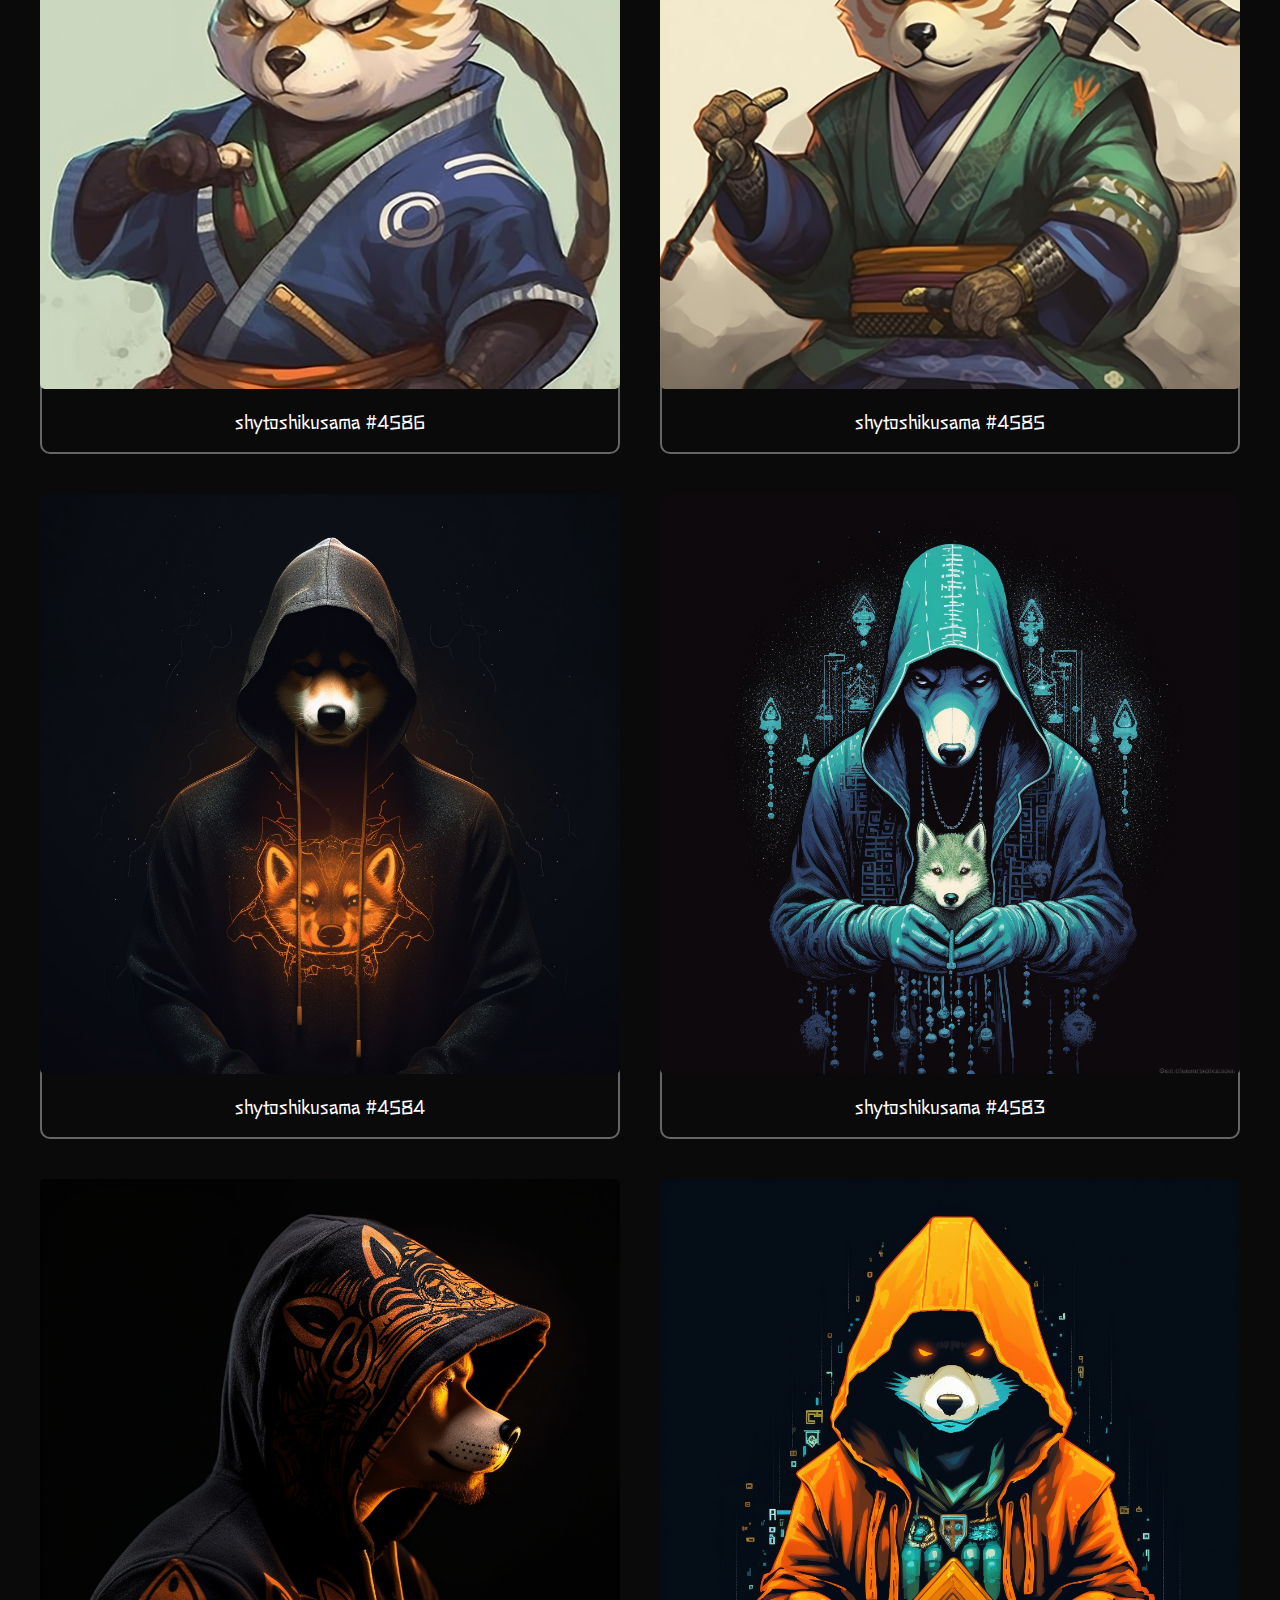
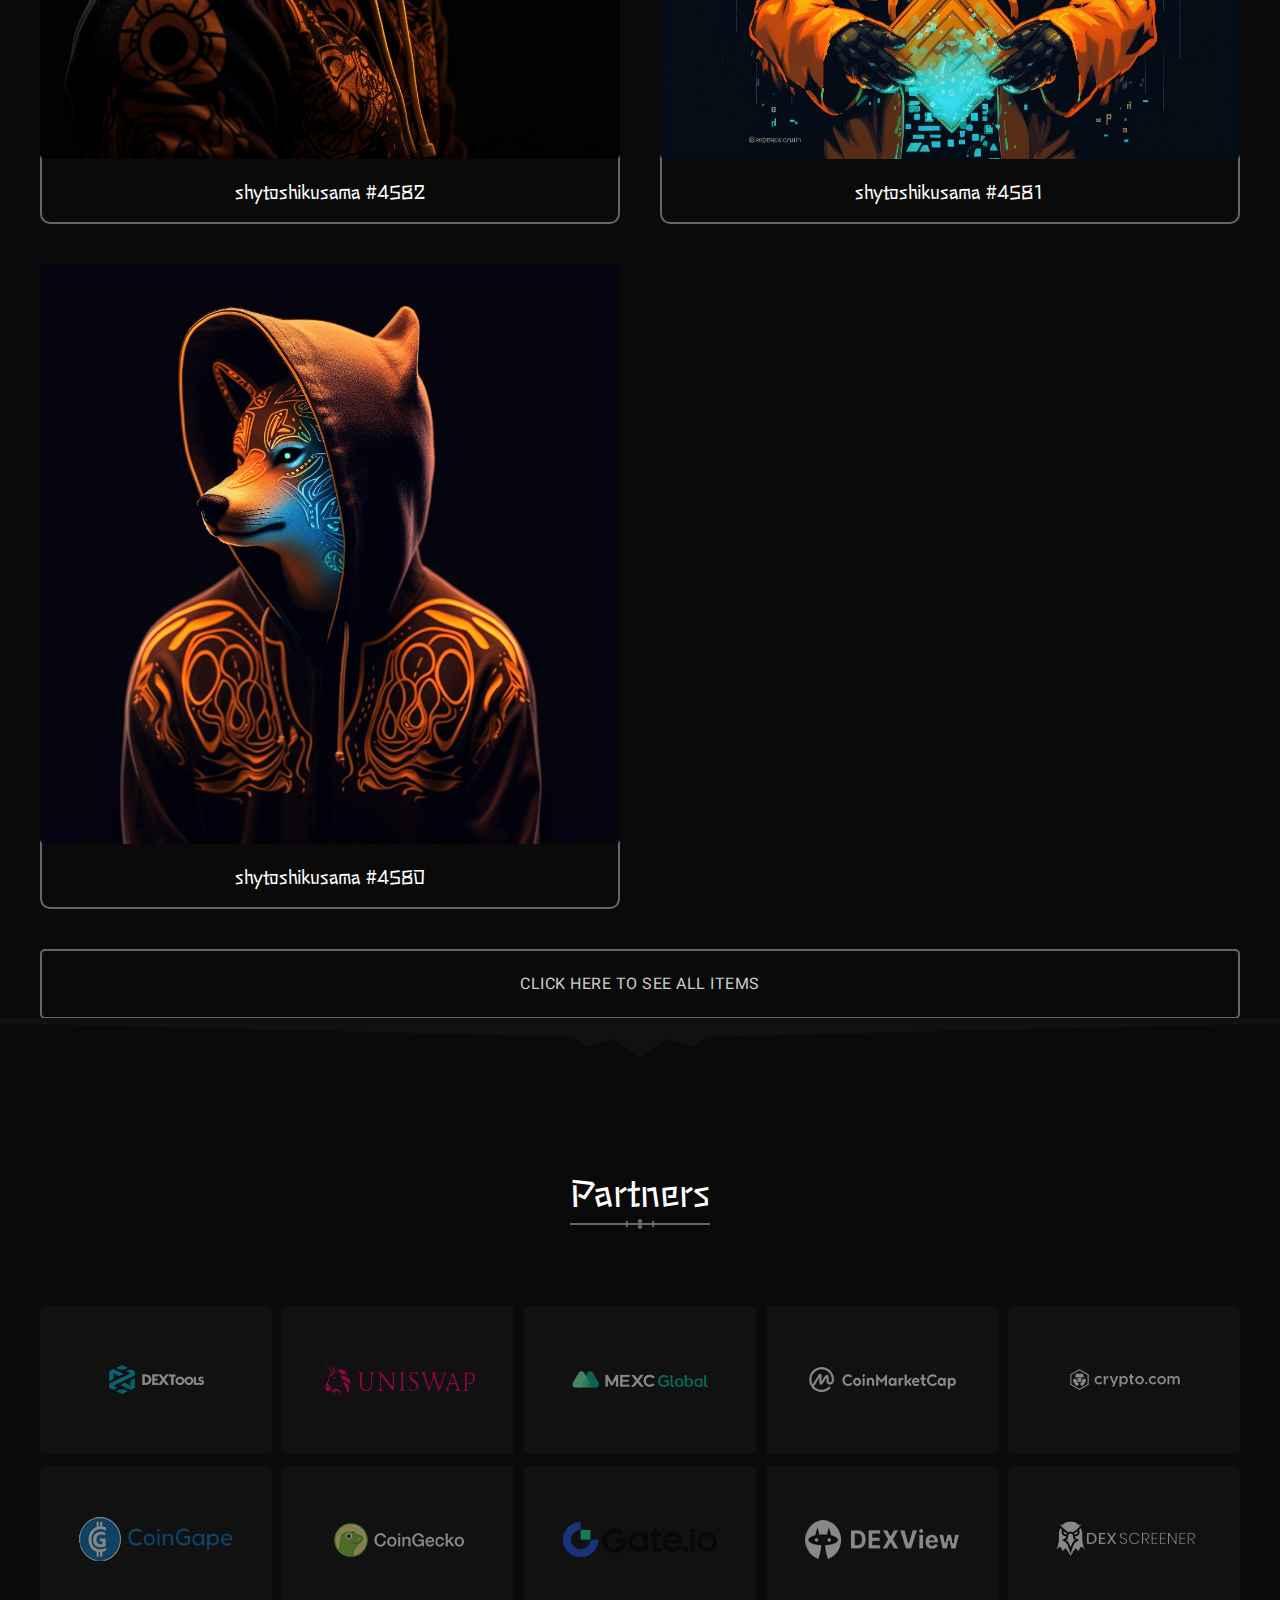
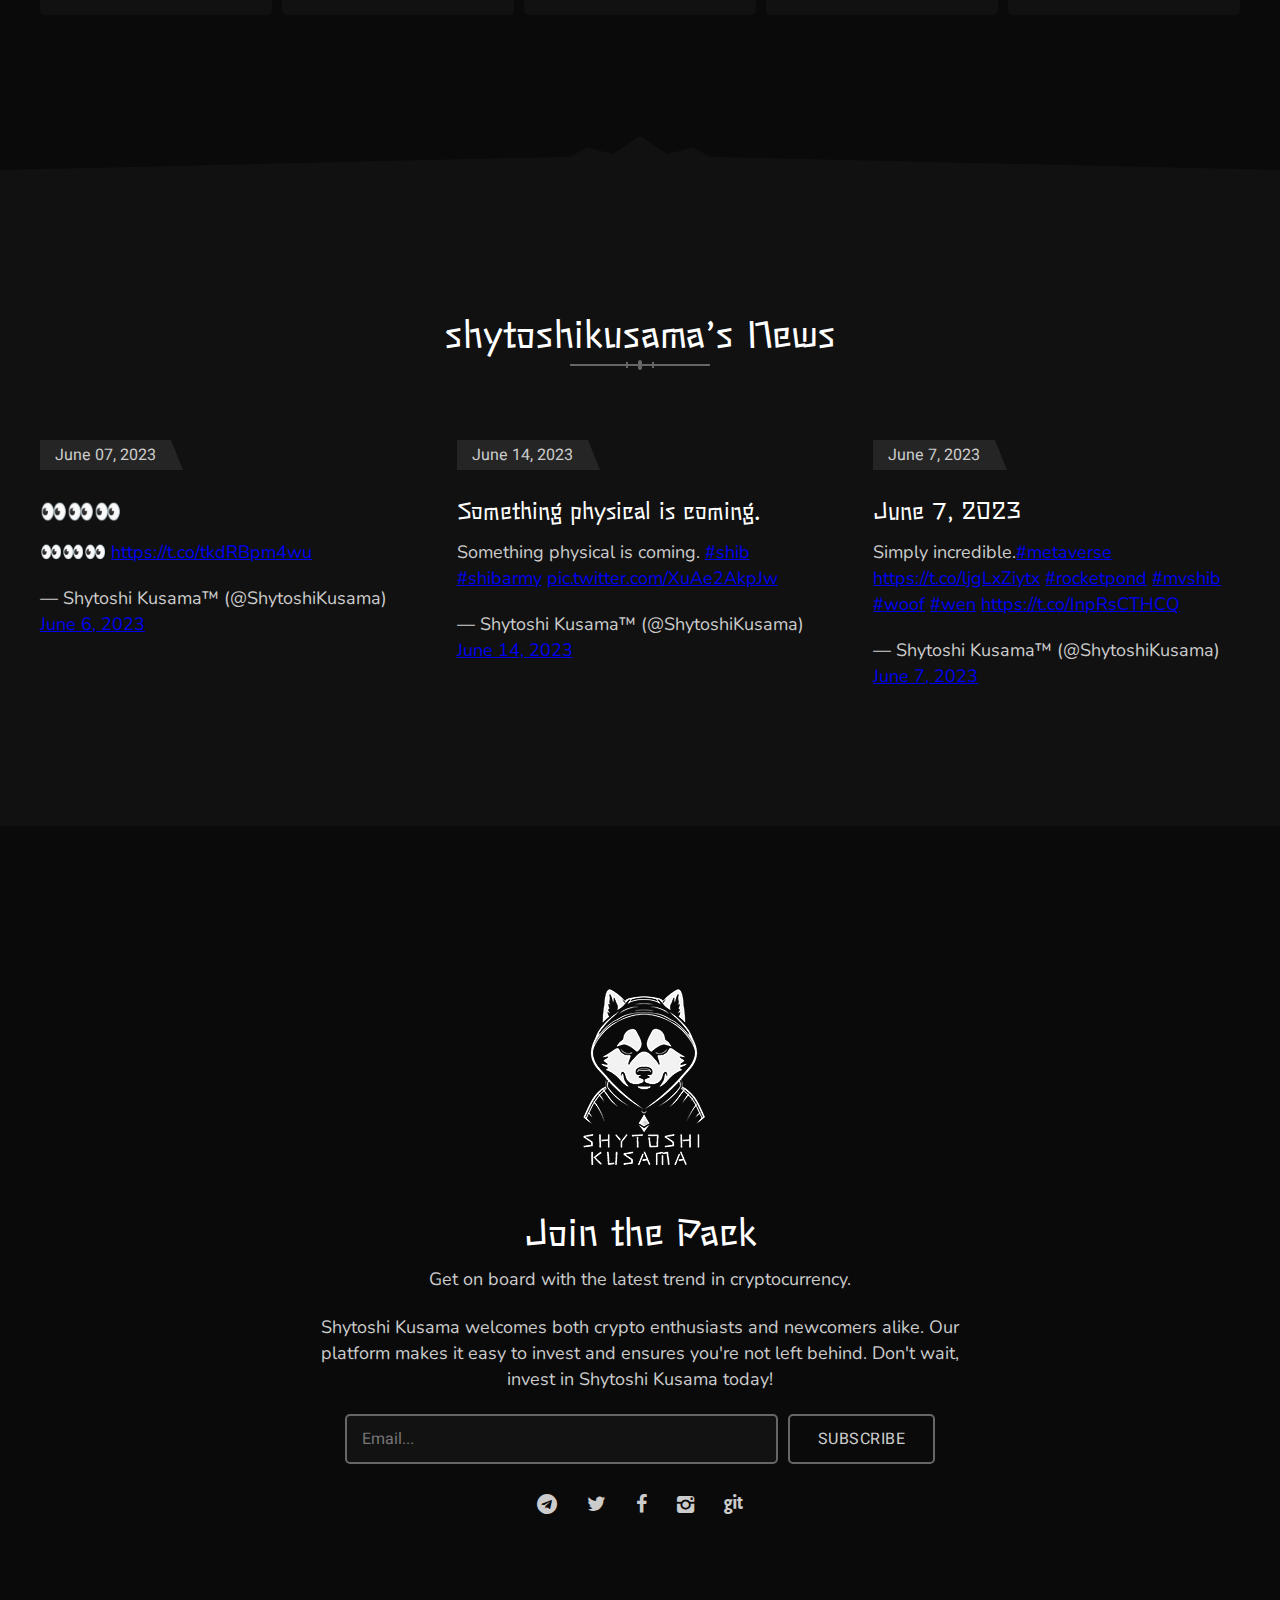
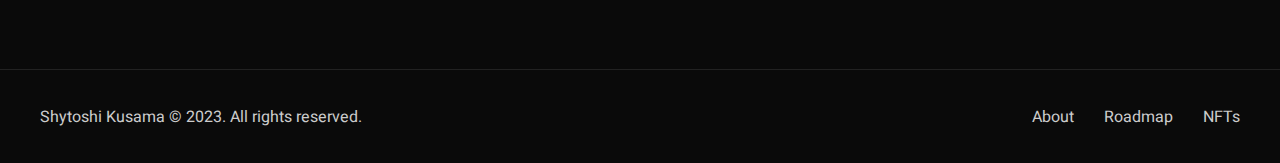
==== commit 904624e9: "update" ====
--- a/index.html
+++ b/index.html
@@ -55,6 +55,7 @@
 							<a href="#">Home</a>
 						</li>
 						<li class="menu-item"><a href="#about">About</a></li>
+						<li class="menu-item"><a href="#tokenomic">Tokenomics</a></li>
 						<li class="menu-item"><a href="#roadmap">Roadmap</a></li>
 						<li class="menu-item"><a href="#nft">NFT</a></li>
 						<li class="menu-item"><a href="whitepaper.pdf">Whitepaper</a></li>
@@ -238,7 +239,7 @@
 					<!-- !About Item #2 -->
 
 
-					<div class="shytoshikusama_fn_about_item">
+					<div class="shytoshikusama_fn_about_item" id="tokenomic">
 						<div class="img_item">
 							<img src="img/drops/11.jpg" alt="">
 						</div>
@@ -250,8 +251,8 @@
 							</div>
 							
 							<div class="desc">
-								<p>Shytoshi Kusama" tokenomics aims for accessibility and fairness with a 1 million SHK supply, entirely available on Uniswap's public sale.</p>
-								<p> Post-sale, SHK holders can earn transaction fees by providing liquidity on Uniswap, promising potential for high-volume trades.</p>
+								<p>Shytoshi Kusama" tokenomics are designed for inclusivity and fairness, boasting a supply of 1 million SHK tokens available entirely via Uniswap's public sale. With 0/zero transaction taxes, we ensure unrestricted and smooth trading experiences. </p>
+								<p>Post-sale, SHK holders can contribute to Uniswap liquidity pools, presenting lucrative opportunities to earn transaction fees and enabling high-volume trades. With these benefits, "Shytoshi Kusama" paves the way for an open and profitable crypto community.</p>
 							</div>
 							
 							<div class="buttons">
@@ -268,7 +269,7 @@
 			<!-- !About Section -->
 			
 			<!-- Services Section -->
-			<section id="services">
+			<section id="roadmap">
 				
 				<!-- Dividers -->
 				<img src="svg/divider.svg" alt="" class="fn__svg fn__divider top_divider">
@@ -350,7 +351,7 @@
 			
 			
 			<!-- Drops Section -->
-			<section id="drop">
+			<section id="nft">
 				<div class="container">
 					
 					<!-- Main Title -->
